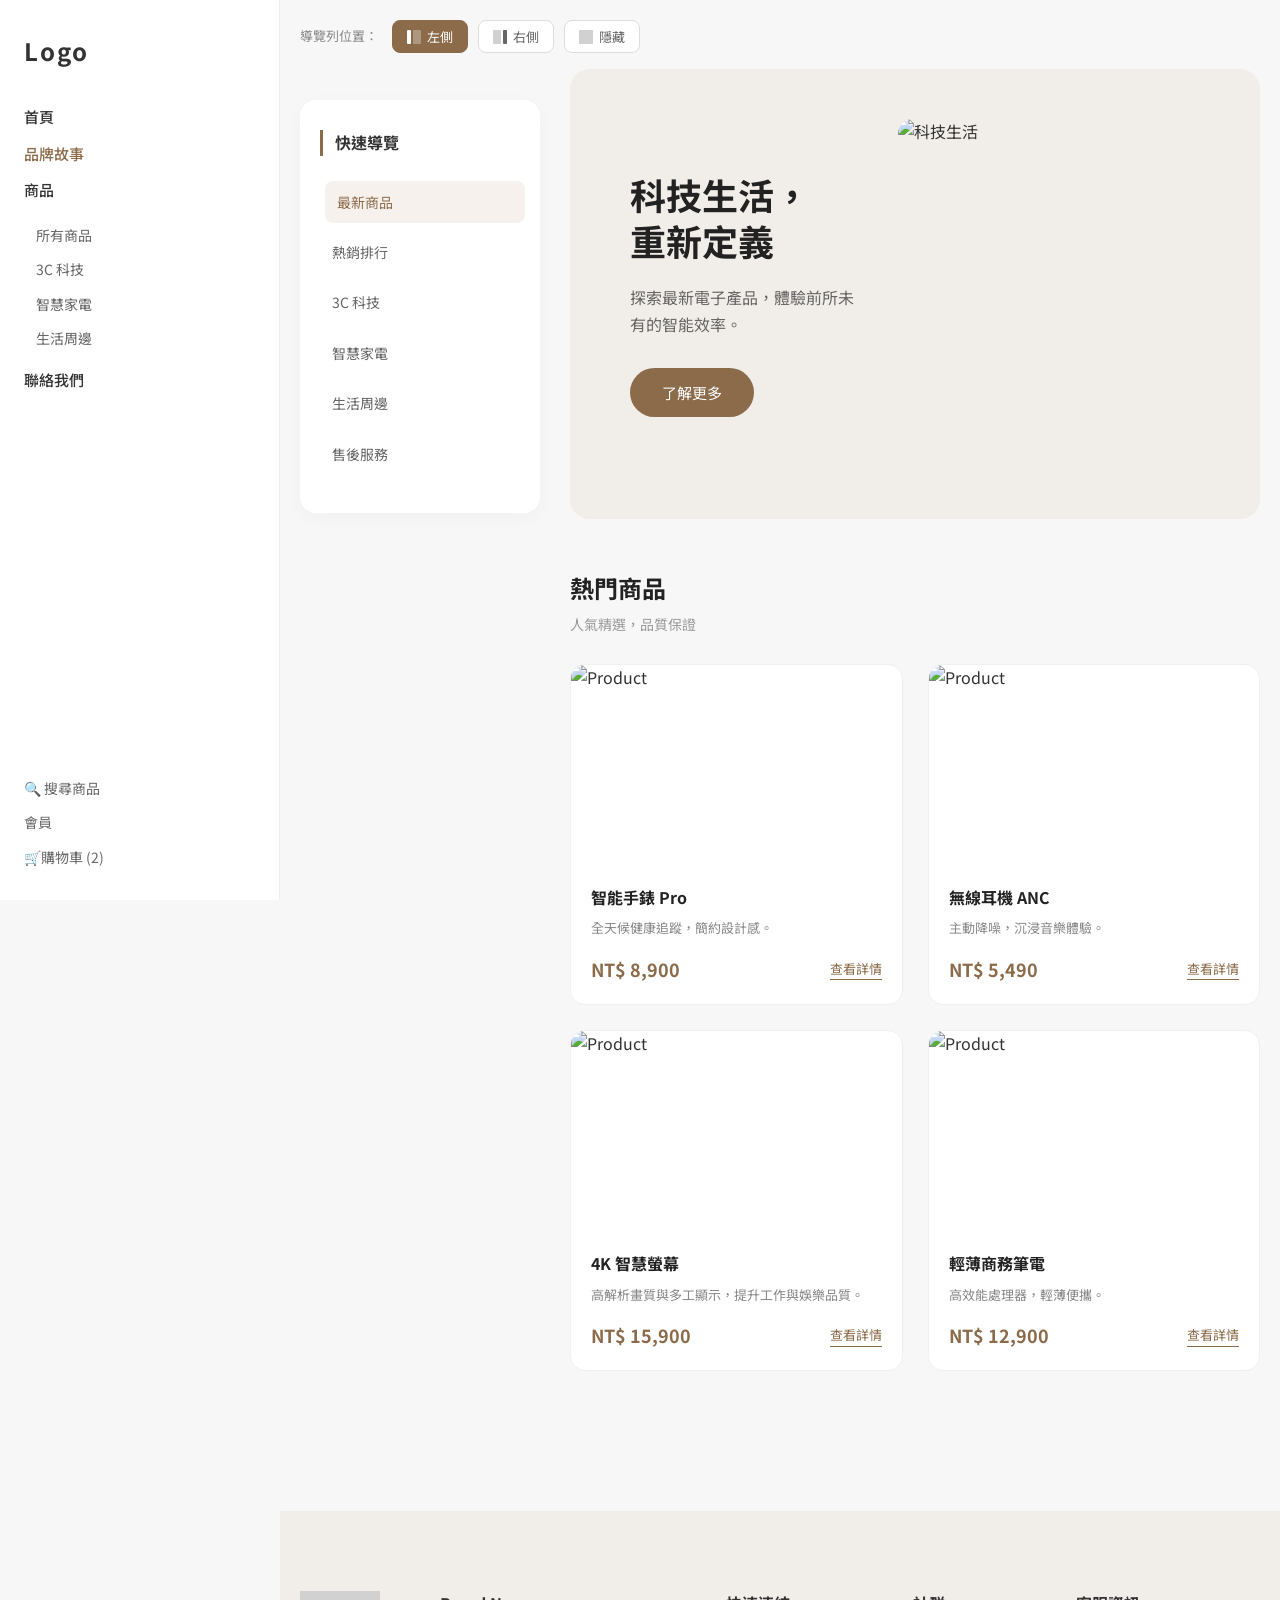
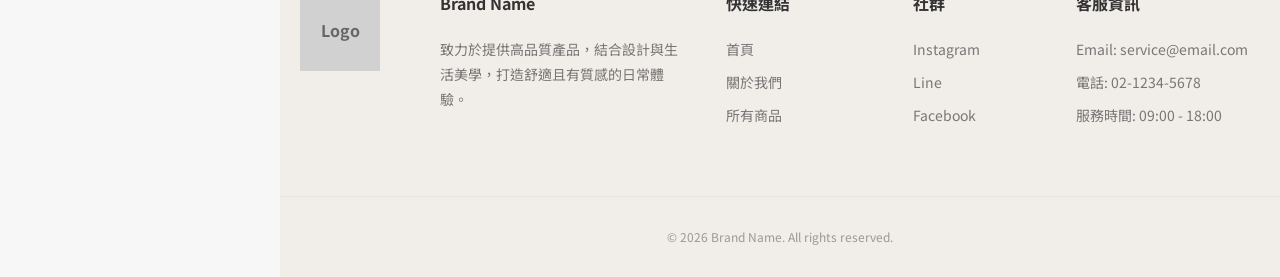
==== index/index.html @ e3b5614e "add full project" ====
<!DOCTYPE html>
<html lang="zh-Hant">
<head>
    <meta charset="UTF-8">
    <meta name="viewport" content="width=device-width, initial-scale=1.0">
    <title>首頁 - 品牌名稱</title>
    <link rel="stylesheet" href="../css/base.css">
    <link rel="stylesheet" href="../css/index.css">
    <link href="https://fonts.googleapis.com/css2?family=Noto+Sans+TC:wght@400;500;700&display=swap" rel="stylesheet">
</head>

<body>

    <header class="header">
        <div class="header-container">
            <div class="logo">Logo</div>

            <button class="menu-toggle" id="menuToggle" aria-label="開啟選單" aria-expanded="false">
                <span></span>
                <span></span>
                <span></span>
            </button>

            <nav class="nav-menu">
                <a href="../index/index.html">首頁</a>
                <a href="../about/about.html" class="active">品牌故事</a>

                <div class="nav-dropdown">
                    <a href="../Product/product.html" class="nav-dropdown-trigger">商品</a>
                    <div class="nav-dropdown-menu">
                        <a href="../Product/product.html?category=all" class="drawer-sublink">所有商品</a>
                        <a href="../Product/product.html?category=3c" class="drawer-sublink">3C 科技</a>
                        <a href="../Product/product.html?category=smart-home" class="drawer-sublink">智慧家電</a>
                        <a href="../Product/product.html?category=lifestyle" class="drawer-sublink">生活周邊</a>
                    </div>
                </div>

                <a href="#footer">聯絡我們</a>
            </nav>

            <div class="nav-icons">
                <a href="#">🔍 搜尋商品</a>
                <a href="#">會員</a>
                <a href="#">🛒購物車 (2)</a>
            </div>
        </div>

        <div class="mobile-drawer" id="mobileDrawer">
            <div class="mobile-drawer-inner">
                <a href="../index/index.html" class="drawer-link">首頁</a>
                <a href="../about/about.html" class="drawer-link active">品牌故事</a>

                <div class="drawer-dropdown">
                    <button class="drawer-dropdown-toggle" id="drawerDropdownToggle" type="button">
                        商品分類
                        <span class="drawer-arrow">⌄</span>
                    </button>

                    <div class="drawer-submenu active" id="drawerSubmenu">
                        <a href="../Product/product.html?category=all" class="drawer-sublink">所有商品</a>
                        <a href="../Product/product.html?category=3c" class="drawer-sublink">3C 科技</a>
                        <a href="../Product/product.html?category=smart-home" class="drawer-sublink">智慧家電</a>
                        <a href="../Product/product.html?category=lifestyle" class="drawer-sublink">生活周邊</a>
                    </div>
                </div>

                <a href="#footer" class="drawer-link">聯絡我們</a>

                <div class="mobile-drawer-icons">
                    <a href="#">🔍 搜尋商品</a>
                    <a href="#">會員</a>
                    <a href="#">🛒購物車 (2)</a>
                </div>
            </div>
        </div>
    </header>

    <!-- 側邊欄位置切換控制列 -->
    <div class="layout-controls">
        <span class="layout-controls-label">導覽列位置：</span>
        <button class="layout-btn active" id="btnSidebarLeft" onclick="setSidebar('left')">
            <svg width="14" height="14" viewBox="0 0 14 14" fill="none">
                <rect x="0" y="0" width="4" height="14" rx="1" fill="currentColor"/>
                <rect x="6" y="0" width="8" height="14" rx="1" fill="currentColor" opacity="0.3"/>
            </svg>
            左側
        </button>
        <button class="layout-btn" id="btnSidebarRight" onclick="setSidebar('right')">
            <svg width="14" height="14" viewBox="0 0 14 14" fill="none">
                <rect x="10" y="0" width="4" height="14" rx="1" fill="currentColor"/>
                <rect x="0" y="0" width="8" height="14" rx="1" fill="currentColor" opacity="0.3"/>
            </svg>
            右側
        </button>
        <button class="layout-btn" id="btnSidebarHide" onclick="setSidebar('hide')">
            <svg width="14" height="14" viewBox="0 0 14 14" fill="none">
                <rect x="0" y="0" width="14" height="14" rx="1" fill="currentColor" opacity="0.3"/>
            </svg>
            隱藏
        </button>
    </div>

    <main class="index-layout index-layout--sidebar-left" id="indexLayout">

        <aside class="index-sidebar" id="indexSidebar">
            <h3 class="sidebar-title">快速導覽</h3>
            <ul class="sidebar-list">
                <li><a href="../Product/product.html?category=all" class="active">最新商品</a></li>
                <li><a href="../Product/product.html?category=all">熱銷排行</a></li>
                <li><a href="../Product/product.html?category=3c">3C 科技</a></li>
                <li><a href="../Product/product.html?category=smart-home">智慧家電</a></li>
                <li><a href="../Product/product.html?category=lifestyle">生活周邊</a></li>
                <li><a href="#footer">售後服務</a></li>
            </ul>
        </aside>

        <div class="index-main">
            
            <section class="hero-section">
                <div class="hero-slider" id="heroSlider">

                    <div class="hero-slide">
                        <div class="hero-container">
                            <div class="hero-content">
                                <h1>科技生活，<br>重新定義</h1>
                                <p>探索最新電子產品，體驗前所未有的智能效率。</p>
                                <button class="hero-btn" onclick="location.href='../Product/product.html'">了解更多</button>
                            </div>
                            <div class="hero-image">
                                <img src="https://images.unsplash.com/photo-1498049794561-7780e7231661?auto=format&fit=crop&q=80" alt="科技生活">
                            </div>
                        </div>
                    </div>

                    <div class="hero-slide">
                        <div class="hero-container">
                            <div class="hero-content">
                                <h1>熱門裝置，<br>一次到位</h1>
                                <p>從耳機、螢幕到筆電，快速找到最適合你的科技選品。</p>
                                <button class="hero-btn" onclick="location.href='../Product/product.html'">立即選購</button>
                            </div>
                            <div class="hero-image">
                                <img src="https://images.unsplash.com/photo-1518770660439-4636190af475?auto=format&fit=crop&q=80" alt="熱門裝置">
                            </div>
                        </div>
                    </div>

                    <div class="hero-slide">
                        <div class="hero-container">
                            <div class="hero-content">
                                <h1>智慧效率，<br>全面升級</h1>
                                <p>以更清楚的分類與更直覺的選購流程，打造理想科技生活。</p>
                                <button class="hero-btn" onclick="location.href='../Product/product.html'">查看商品</button>
                            </div>
                            <div class="hero-image">
                                <img src="https://images.unsplash.com/photo-1519389950473-47ba0277781c?auto=format&fit=crop&q=80" alt="智慧效率">
                            </div>
                        </div>
                    </div>

                </div>
            </section>

            <section class="section-title">
                <h2>熱門商品</h2>
                <p>人氣精選，品質保證</p>
            </section>
            
            <div class="featured-grid">
                <a href="../product-detail/product-detail.html" class="product-card">
                    
                        <div class="card-img-wrapper"><img src="https://images.unsplash.com/photo-1523275335684-37898b6baf30?auto=format&fit=crop&q=80" alt="Product"></div>
                        <div class="card-body">
                            <h3>智能手錶 Pro</h3>
                            <p>全天候健康追蹤，簡約設計感。</p>
                            <div class="card-footer">
                                <span class="price">NT$ 8,900</span>
                                <span class="view-link">查看詳情</span>
                            </div>
                        </div>
                    
                </a>
                <a href="../product-detail/product-detail.html" class="product-card">
                    
                        <div class="card-img-wrapper"><img src="https://images.unsplash.com/photo-1585771724684-38269d6639fd?auto=format&fit=crop&q=80" alt="Product"></div>
                        <div class="card-body">
                            <h3>無線耳機 ANC</h3>
                            <p>主動降噪，沉浸音樂體驗。</p>
                            <div class="card-footer">
                                <span class="price">NT$ 5,490</span>
                                <span class="view-link">查看詳情</span>
                            </div>
                        </div>
                    
                    
                </a>
                <a href="../product-detail/product-detail.html" class="product-card">   
                        <div class="card-img-wrapper"><img src="https://3c.yipee.cc/wp-content/uploads/2025/04/1-ASUS-ProArt-Display-OLED-PA32UCDM.jpg" alt="Product"></div>
                        <div class="card-body">
                            <h3>4K 智慧螢幕</h3>
                            <p>高解析畫質與多工顯示，提升工作與娛樂品質。</p>
                            <div class="card-footer">
                                <span class="price">NT$ 15,900</span>
                                <span class="view-link">查看詳情</span>
                            </div>
                        </div>
                    
                </a>
                <a href="../product-detail/product-detail.html" class="product-card">
                        <div class="card-img-wrapper"><img src="https://laptop-bidianzhi.com/wp-content/uploads/2025/04/%E8%8F%AF%E7%A2%A9%E5%95%86%E7%94%A8%E7%AD%86%E9%9B%BB%E9%81%B8%E8%B3%BC%E6%8C%87%E5%8D%97_%E9%AB%98%E6%95%88%E8%83%BD_%E8%BB%8D%E8%A6%8F%E8%80%90%E7%94%A8_%E8%B3%87%E5%AE%89%E5%8D%87%E7%B4%9A_%E6%BB%BF%E8%B6%B3%E4%BD%A03%E5%A4%A7%E5%95%86%E5%8B%99%E9%9C%80%E6%B1%82_cleaned.png" alt="Product"></div>
                        <div class="card-body">
                            <h3>輕薄商務筆電</h3>
                            <p>高效能處理器，輕薄便攜。</p>
                            <div class="card-footer">
                                <span class="price">NT$ 12,900</span>
                                <span class="view-link">查看詳情</span>
                            </div>
                        </div>
                </a>
            </div>
        </div>
    </main>

    <footer id="footer" class="footer-main">
        <div class="footer-top-container">
            <div class="footer-logo-box">
                <div class="footer-logo-square">Logo</div>
            </div>

            <div class="footer-links-grid">
                <div class="footer-column">
                    <h4>Brand Name</h4>
                    <p>致力於提供高品質產品，結合設計與生活美學，打造舒適且有質感的日常體驗。</p>
                </div>
                <div class="footer-column">
                    <h4>快速連結</h4>
                    <ul>
                        <li><a href="../index/index.html">首頁</a></li>
                        <li><a href="../about/about.html">關於我們</a></li>
                        <li><a href="../Product/product.html">所有商品</a></li>
                    </ul>
                </div>
                <div class="footer-column">
                    <h4>社群</h4>
                    <ul>
                        <li><a href="#">Instagram</a></li>
                        <li><a href="#">Line</a></li>
                        <li><a href="#">Facebook</a></li>
                    </ul>
                </div>
                <div class="footer-column">
                    <h4>客服資訊</h4>
                    <p>Email: service@email.com</p>
                    <p>電話: 02-1234-5678</p>
                    <p>服務時間: 09:00 - 18:00</p>
                </div>
            </div>
        </div>
        <div class="footer-bottom">
            © 2026 Brand Name. All rights reserved.
        </div>
    </footer>
    


    <script>
        // ── 漢堡選單 ──
        const menuToggle = document.getElementById('menuToggle');
        const mobileDrawer = document.getElementById('mobileDrawer');
        menuToggle.addEventListener('click', () => {
            menuToggle.classList.toggle('active');
            mobileDrawer.classList.toggle('active');
        });

        // ── 抽屜子選單 ──
        const drawerDropdownToggle = document.getElementById('drawerDropdownToggle');
        const drawerSubmenu = document.getElementById('drawerSubmenu');
        if (drawerDropdownToggle) {
            drawerDropdownToggle.addEventListener('click', () => {
                drawerDropdownToggle.classList.toggle('active');
                drawerSubmenu.classList.toggle('active');
            });
        }

        // ── Sidebar 左/右/隱藏 切換 ──
        function setSidebar(position) {
            const layout = document.getElementById('indexLayout');
            const sidebar = document.getElementById('indexSidebar');
            const btnLeft = document.getElementById('btnSidebarLeft');
            const btnRight = document.getElementById('btnSidebarRight');
            const btnHide = document.getElementById('btnSidebarHide');

            layout.classList.remove('index-layout--sidebar-left', 'index-layout--sidebar-right');
            btnLeft.classList.remove('active');
            btnRight.classList.remove('active');
            btnHide.classList.remove('active');

            if (position === 'left') {
                layout.classList.add('index-layout--sidebar-left');
                sidebar.style.display = '';
                btnLeft.classList.add('active');
            } else if (position === 'right') {
                layout.classList.add('index-layout--sidebar-right');
                sidebar.style.display = '';
                btnRight.classList.add('active');
            } else {
                sidebar.style.display = 'none';
                btnHide.classList.add('active');
            }

            try { localStorage.setItem('sidebarPosition', position); } catch(e) {}
        }

        // 讀取上次設定
        try {
            const saved = localStorage.getItem('sidebarPosition') || 'left';
            setSidebar(saved);
        } catch(e) {
            setSidebar('left');
        }
    </script>

    <script>
    const heroSlider = document.getElementById('heroSlider');
    const heroSlides = document.querySelectorAll('.hero-slide');
    let heroIndex = 0;
    const heroTotal = heroSlides.length;

    function updateHeroSlider() {
        heroSlider.style.transform = `translateX(-${heroIndex * 100}%)`;
    }

    function nextHeroSlide() {
        heroIndex = (heroIndex + 1) % heroTotal;
        updateHeroSlider();
    }

    setInterval(nextHeroSlide, 4000);
</script>
</body>
</html>
---- css/base.css ----
/* ==========================================================================
   Base / Reset
   ========================================================================== */
* {
    box-sizing: border-box;
    margin: 0;
    padding: 0;
}

html {
    scroll-behavior: smooth;
}

body {
    font-family: 'Noto Sans TC', sans-serif;
    background-color: #f7f7f7;
    color: #333;
    line-height: 1.6;
}

a {
    text-decoration: none;
    color: inherit;
    transition: opacity 0.2s, color 0.3s;
}

a:hover {
    opacity: 0.75;
}

img {
    display: block;
    max-width: 100%;
}

/* ==========================================================================
   Navbar
   ========================================================================== */
.header {
    background-color: #fff;
    border-bottom: 1px solid #eee;
    padding: 20px 0;
    position: sticky;
    top: 0;
    z-index: 1000;
    width: 100%;
}

.header-container {
    max-width: 1200px;
    margin: 0 auto;
    display: flex;
    justify-content: space-between;
    align-items: center;
    padding: 0 20px;
    position: relative;
}

.logo {
    font-size: 24px;
    font-weight: 700;
    letter-spacing: 2px;
}

.nav-menu {
    display: flex;
    align-items: center;
    gap: 0;
}

.nav-menu > a,
.nav-dropdown-trigger {
    color: #333;
    margin: 0 20px;
    font-size: 15px;
    font-weight: 500;
    transition: color 0.3s;
}

.nav-menu > a:hover,
.nav-menu > a.active,
.nav-dropdown-trigger:hover,
.nav-dropdown-trigger.active {
    color: #8B6B4A;
}

.nav-dropdown {
    position: relative;
    display: flex;
    align-items: center;
}

.nav-dropdown-menu {
    position: absolute;
    top: calc(100% + 18px);
    left: 0;
    min-width: 180px;
    padding: 10px 0;
    background-color: #fff;
    border: 1px solid #eee;
    border-radius: 14px;
    box-shadow: 0 16px 34px rgba(0, 0, 0, 0.08);
    opacity: 0;
    visibility: hidden;
    transform: translateY(10px);
    transition: all 0.25s ease;
    z-index: 1200;
}

.nav-dropdown:hover .nav-dropdown-menu {
    opacity: 1;
    visibility: visible;
    transform: translateY(0);
}

.nav-dropdown-menu a {
    display: block;
    padding: 10px 18px;
    font-size: 14px;
    color: #666;
    transition: background-color 0.25s ease, color 0.25s ease;
}

.nav-dropdown-menu a:hover {
    background-color: #f6f1ec;
    color: #8B6B4A;
    opacity: 1;
}

.nav-icons {
    display: flex;
    gap: 20px;
    font-size: 14px;
}

.nav-icons a {
    color: #666;
}

.menu-toggle {
    display: none;
    width: 42px;
    height: 42px;
    border: none;
    background: transparent;
    cursor: pointer;
    padding: 0;
    flex-direction: column;
    justify-content: center;
    gap: 6px;
}

.menu-toggle span {
    display: block;
    width: 22px;
    height: 2px;
    background-color: #333;
    margin: 0 auto;
    transition: all 0.3s ease;
}

.menu-toggle.active span:nth-child(1) {
    transform: translateY(8px) rotate(45deg);
}

.menu-toggle.active span:nth-child(2) {
    opacity: 0;
}

.menu-toggle.active span:nth-child(3) {
    transform: translateY(-8px) rotate(-45deg);
}

.mobile-drawer {
    display: none;
}

/* ==========================================================================
   Footer
   ========================================================================== */



.footer-main {
    background-color: #f1ede8;
    padding: 80px 0 30px;
    margin-top: 100px;
}

.footer-top-container {
    max-width: 1200px;
    margin: 0 auto;
    display: flex;
    gap: 60px;
    padding: 0 20px;
}

.footer-logo-box {
    flex-shrink: 0;
}

.footer-logo-square {
    width: 80px;
    height: 80px;
    background-color: #d1d1d1;
    display: flex;
    align-items: center;
    justify-content: center;
    font-weight: bold;
    color: #666;
}

.footer-links-grid {
    flex: 1;
    display: grid;
    grid-template-columns: 2fr 1.2fr 1fr 1.5fr;
    gap: 40px;
}

.footer-column h4 {
    font-size: 16px;
    margin-bottom: 20px;
    color: #333;
}

.footer-column p,
.footer-column li {
    font-size: 14px;
    color: #777;
    line-height: 1.8;
    list-style: none;
    margin-bottom: 8px;
}

.footer-column ul {
    list-style: none;
    padding: 0;
}

.footer-column a {
    color: #777;
    transition: color 0.3s;
}

.footer-column a:hover {
    color: #8B6B4A;
}

.footer-bottom {
    max-width: 1200px;
    margin: 60px auto 0;
    padding-top: 30px;
    border-top: 1px solid #e5e5e5;
    text-align: center;
    font-size: 12px;
    color: #999;
}

/* ==========================================================================
   Tablet
   ========================================================================== */
@media (min-width: 769px) and (max-width: 1024px) {
    .header {
        padding: 16px 0;
    }

    .header-container {
        padding: 0 16px;
        gap: 20px;
        justify-content: space-between;
    }

    .logo {
        font-size: 22px;
    }

    .menu-toggle {
        display: flex;
        flex: 0 0 auto;
    }

    .nav-menu,
    .nav-icons {
        display: none;
    }

    .mobile-drawer {
        display: block;
        position: absolute;
        top: 100%;
        left: 0;
        width: 100%;
        background-color: #fff;
        border-top: 1px solid #eee;
        border-bottom: 1px solid #eee;
        box-shadow: 0 18px 30px rgba(0, 0, 0, 0.06);
        opacity: 0;
        visibility: hidden;
        transform: translateY(-8px);
        transition: all 0.28s ease;
        z-index: 999;
    }

    .mobile-drawer.active {
        opacity: 1;
        visibility: visible;
        transform: translateY(0);
    }

    .mobile-drawer-inner {
        padding: 14px 16px 18px;
    }

    .drawer-link,
    .drawer-dropdown-toggle {
        display: flex;
        align-items: center;
        justify-content: space-between;
        width: 100%;
        padding: 14px 0;
        font-size: 15px;
        color: #333;
        border: none;
        background: none;
        text-align: left;
        border-bottom: 1px solid #f1f1f1;
    }

    .drawer-link.active,
    .drawer-dropdown-toggle.active {
        color: #8B6B4A;
    }

    .drawer-arrow {
        font-size: 14px;
        transition: transform 0.25s ease;
    }

    .drawer-dropdown-toggle.active .drawer-arrow {
        transform: rotate(180deg);
    }

    .drawer-submenu {
        display: none;
        padding: 6px 0 6px 10px;
    }

    .drawer-submenu.active {
        display: block;
    }

    .drawer-sublink {
        display: block;
        padding: 10px 0;
        font-size: 14px;
        color: #666;
    }

    .drawer-sublink.active,
    .drawer-sublink:hover {
        color: #8B6B4A;
        opacity: 1;
    }

    .mobile-drawer-icons {
        display: flex;
        flex-direction: column;
        gap: 10px;
        padding-top: 16px;
    }

    .mobile-drawer-icons a {
        font-size: 14px;
        color: #666;
    }

    .footer-main {
        padding: 56px 0 24px;
        margin-top: 80px;
    }

    .footer-top-container {
        padding: 0 16px;
        gap: 28px;
    }

    .footer-logo-square {
        width: 72px;
        height: 72px;
        font-size: 18px;
    }

    .footer-links-grid {
        grid-template-columns: 1.4fr 1fr 1fr 1.4fr;
        gap: 18px;
    }

    .footer-column h4 {
        font-size: 14px;
        margin-bottom: 10px;
    }

    .footer-column p,
    .footer-column li {
        font-size: 12px;
        line-height: 1.7;
    }

    .footer-bottom {
        margin: 40px 16px 0;
        padding-top: 20px;
    }
}

/* ==========================================================================
   Mobile
   ========================================================================== */
@media (max-width: 768px) {
    .header {
        padding: 12px 0;
    }

    .header-container {
        padding: 0 16px;
        display: flex;
        flex-wrap: wrap;
        align-items: center;
        justify-content: space-between;
        gap: 12px;
        position: relative;
    }

    .logo {
        flex: 0 0 auto;
        font-size: 24px;
        line-height: 1.2;
    }

    .menu-toggle {
        display: flex;
        flex: 0 0 auto;
        order: 2;
    }

    .nav-menu,
    .nav-icons {
        display: none;
    }

    .mobile-drawer {
        display: block;
        position: absolute;
        top: 100%;
        left: 0;
        width: 100%;
        background-color: #fff;
        border-top: 1px solid #eee;
        border-bottom: 1px solid #eee;
        box-shadow: 0 18px 30px rgba(0, 0, 0, 0.06);
        opacity: 0;
        visibility: hidden;
        transform: translateY(-8px);
        transition: all 0.28s ease;
        z-index: 999;
    }

    .mobile-drawer.active {
        opacity: 1;
        visibility: visible;
        transform: translateY(0);
    }

    .mobile-drawer-inner {
        padding: 14px 16px 18px;
    }

    .drawer-link,
    .drawer-dropdown-toggle {
        display: flex;
        align-items: center;
        justify-content: space-between;
        width: 100%;
        padding: 14px 0;
        font-size: 15px;
        color: #333;
        border: none;
        background: none;
        text-align: left;
        border-bottom: 1px solid #f1f1f1;
    }

    .drawer-link.active,
    .drawer-dropdown-toggle.active {
        color: #8B6B4A;
    }

    .drawer-arrow {
        font-size: 14px;
        transition: transform 0.25s ease;
    }

    .drawer-dropdown-toggle.active .drawer-arrow {
        transform: rotate(180deg);
    }

    .drawer-submenu {
        display: none;
        padding: 6px 0 6px 10px;
    }

    .drawer-submenu.active {
        display: block;
    }

    .drawer-sublink {
        display: block;
        padding: 10px 0;
        font-size: 14px;
        color: #666;
    }

    .drawer-sublink.active,
    .drawer-sublink:hover {
        color: #8B6B4A;
        opacity: 1;
    }

    .mobile-drawer-icons {
        display: flex;
        flex-direction: column;
        gap: 10px;
        padding-top: 16px;
    }

    .mobile-drawer-icons a {
        font-size: 14px;
        color: #666;
    }

    .footer-main {
        margin-top: 72px;
        padding: 56px 0 24px;
    }

    .footer-top-container {
        flex-direction: column;
        gap: 28px;
        padding: 0 20px;
        align-items: center;
        text-align: center;
    }

    .footer-logo-box {
        display: flex;
        justify-content: center;
        width: 100%;
    }

    .footer-logo-square {
        width: 84px;
        height: 84px;
        font-size: 20px;
    }

    .footer-links-grid {
        width: 100%;
        grid-template-columns: 1fr;
        gap: 24px;
    }

    .footer-column h4 {
        margin-bottom: 12px;
        font-size: 15px;
    }

    .footer-column p,
    .footer-column li {
        font-size: 13px;
        margin-bottom: 6px;
        line-height: 1.7;
    }

    .footer-bottom {
        margin: 36px 16px 0;
        padding-top: 20px;
        font-size: 12px;
        line-height: 1.6;
    }
}

@media (max-width: 480px) {
    .header-container {
        padding: 0 12px;
    }

    .logo {
        font-size: 22px;
    }

    .footer-top-container {
        padding: 0 16px;
        gap: 24px;
    }

    .footer-links-grid {
        gap: 20px;
    }

    .footer-column h4 {
        font-size: 14px;
    }

    .footer-column p,
    .footer-column li {
        font-size: 12px;
    }
}
/* ==========================================================================
   Desktop Sidebar Navbar
   ========================================================================== */
@media (min-width: 1025px) {
    body {
        padding-left: 280px;
    }

    .header {
        position: fixed;
        top: 0;
        left: 0;
        width: 280px;
        height: 100vh;
        padding: 32px 24px;
        border-right: 1px solid #eee;
        border-bottom: none;
        background-color: #fff;
        z-index: 1100;
        display: flex;
        flex-direction: column;
    }

    .header-container {
        max-width: none;
        width: 100%;
        height: 100%;
        margin: 0;
        padding: 0;
        display: flex;
        flex-direction: column;
        align-items: flex-start;
        justify-content: flex-start;
    }

    .logo {
        font-size: 24px;
        font-weight: 700;
        letter-spacing: 2px;
        margin-bottom: 36px;
    }

    .menu-toggle {
        display: none !important;
    }

    .nav-menu {
        display: flex;
        flex-direction: column;
        align-items: flex-start;
        gap: 14px;
        width: 100%;
    }

    .nav-menu > a,
    .nav-dropdown-trigger {
        margin: 0;
        font-size: 15px;
        line-height: 1.5;
    }

    .nav-dropdown {
        width: 100%;
        display: flex;
        flex-direction: column;
        align-items: flex-start;
    }

    .nav-dropdown-menu {
        position: static;
        opacity: 1;
        visibility: visible;
        transform: none;
        min-width: 100%;
        margin-top: 8px;
        padding: 8px 0 0 12px;
        border: none;
        border-radius: 0;
        box-shadow: none;
        background: transparent;
    }

    .nav-dropdown-menu a {
        padding: 6px 0;
        font-size: 14px;
        color: #666;
    }

    .nav-dropdown-menu a:hover {
        background: transparent;
        color: #8B6B4A;
    }

    .nav-icons {
        display: flex;
        flex-direction: column;
        align-items: flex-start;
        gap: 12px;
        margin-top: auto;
        padding-top: 28px;
        width: 100%;
        font-size: 14px;
    }

    .nav-icons a {
        color: #666;
    }

    .mobile-drawer {
        display: none !important;
    }

    .footer-main {
        margin-top: 100px;
    }
}
---- css/index.css ----
/* ==========================================================================
   佈局架構控制
   ========================================================================== */
.index-layout {
    display: flex;
    max-width: 1400px;
    margin: 0 auto 40px;
    gap: 30px;
    padding: 0 20px 40px;
    transition: all 0.3s ease;
}

/* 側邊欄左右切換邏輯 */
.index-layout--sidebar-left { flex-direction: row; }
.index-layout--sidebar-right { flex-direction: row-reverse; }

/* ==========================================================================
   Sidebar 位置切換控制列
   ========================================================================== */
.layout-controls {
    max-width: 1400px;
    margin: 20px auto 16px;
    padding: 0 20px;
    display: flex;
    align-items: center;
    gap: 10px;
}

.layout-controls-label {
    font-size: 13px;
    color: #888;
    margin-right: 4px;
    flex-shrink: 0;
}

.layout-btn {
    display: inline-flex;
    align-items: center;
    gap: 6px;
    padding: 6px 14px;
    font-size: 13px;
    font-family: 'Noto Sans TC', sans-serif;
    color: #666;
    background: #fff;
    border: 1px solid #ddd;
    border-radius: 8px;
    cursor: pointer;
    transition: all 0.2s ease;
}

.layout-btn:hover {
    border-color: #8B6B4A;
    color: #8B6B4A;
}

.layout-btn.active {
    background: #8B6B4A;
    border-color: #8B6B4A;
    color: #fff;
}

/* ==========================================================================
   側邊導覽樣式
   ========================================================================== */
.index-sidebar {
    width: 240px;
    flex-shrink: 0;
    background: #fff;
    border-radius: 16px;
    padding: 30px 20px;
    height: fit-content;
    position: sticky;
    top: 100px;
    box-shadow: 0 4px 20px rgba(0, 0, 0, 0.03);
}

.sidebar-title {
    font-size: 16px;
    font-weight: 700;
    margin-bottom: 25px;
    color: #333;
    border-left: 3px solid #8B6B4A;
    padding-left: 12px;
}

.sidebar-list {
    list-style: none;
    padding: 0;
}

.sidebar-list li {
    margin-bottom: 8px;
}

.sidebar-list a {
    color: #666;
    font-size: 14px;
    display: block;
    padding: 10px 12px;
    border-radius: 8px;
    transition: all 0.2s ease;
}

.sidebar-list a:hover,
.sidebar-list a.active {
    background-color: #f6f1ec;
    color: #8B6B4A;
    transform: translateX(5px);
    opacity: 1;
}

/* ==========================================================================
   內容區域
   ========================================================================== */
.index-main {
    flex: 1;
    min-width: 0;
}

/* ==========================================================================
   Hero
   ========================================================================== */
.hero-section {
    width: 100%;
    background: #f1ede8;
    border-radius: 20px;
    overflow: hidden;
    margin-bottom: 50px;
}

.hero-slider {
    display: flex;
    transition: transform 0.8s ease;
}

.hero-slide {
    flex: 0 0 100%;
    width: 100%;
}

.hero-container {
    display: flex;
    align-items: center;
    justify-content: space-between;
    padding: 50px 60px;
    height: 450px;
    gap: 40px;
}

.hero-content {
    flex: 0 0 40%;
}

.hero-content h1 {
    font-size: 36px;
    margin-bottom: 20px;
    line-height: 1.3;
    color: #222;
}

.hero-content p {
    font-size: 16px;
    color: #666;
    margin-bottom: 30px;
    line-height: 1.7;
}

.hero-btn {
    display: inline-block;
    padding: 14px 32px;
    background: #8B6B4A;
    color: #fff;
    border: none;
    border-radius: 30px;
    font-size: 15px;
    font-family: 'Noto Sans TC', sans-serif;
    cursor: pointer;
    transition: background 0.25s, transform 0.2s;
}

.hero-btn:hover {
    background: #7a5c3d;
    transform: translateY(-2px);
}

.hero-image {
    flex: 0 0 60%;
    height: 100%;
}

.hero-image img {
    width: 100%;
    height: 100%;
    border-radius: 15px;
    object-fit: cover;
    display: block;
}

/* Hero 視覺差異 */
.hero-slide:nth-child(1) {
    background: #f1ede8;
}

.hero-slide:nth-child(2) {
    background: linear-gradient(135deg, #eef2f6 0%, #e3e8ed 100%);
}

.hero-slide:nth-child(3) {
    background: linear-gradient(135deg, #f5f2ed 0%, #ece7df 100%);
}

/* Hero 2：桌機特殊排版 */
.hero-slide:nth-child(2) .hero-container {
    flex-direction: row-reverse;
}

.hero-slide:nth-child(2) .hero-content {
    text-align: left;
    padding-left: 20px;
}

.hero-slide:nth-child(2) .hero-content h1 {
    margin-bottom: 16px;
    color: #2f3a4a;
}

.hero-slide:nth-child(2) .hero-content p {
    max-width: 420px;
}

.hero-slide:nth-child(2) .hero-btn {
    background: #2f3a4a;
}

.hero-slide:nth-child(2) .hero-btn:hover {
    background: #24303f;
}

/* Hero 3：桌機特殊排版 */
.hero-slide:nth-child(3) .hero-content {
    flex: 0 0 35%;
}

.hero-slide:nth-child(3) .hero-image {
    flex: 0 0 65%;
}

.hero-slide:nth-child(3) .hero-content h1 {
    color: #3c3c3c;
}

.hero-slide:nth-child(3) .hero-btn {
    background: #a17b52;
}

.hero-slide:nth-child(3) .hero-btn:hover {
    background: #8d6944;
}

/* ==========================================================================
   區塊標題
   ========================================================================== */
.section-title {
    margin-bottom: 28px;
}

.section-title h2 {
    font-size: 24px;
    font-weight: 700;
    color: #222;
    margin-bottom: 6px;
}

.section-title p {
    font-size: 14px;
    color: #999;
}

/* ==========================================================================
   商品卡片
   ========================================================================== */
.featured-grid {
    display: grid;
    grid-template-columns: repeat(2, 1fr);
    gap: 25px;
}

.product-card {
    background: #fff;
    border-radius: 15px;
    overflow: hidden;
    transition: 0.3s;
    border: 1px solid #f0f0f0;
}

.product-card:hover {
    transform: translateY(-8px);
    box-shadow: 0 12px 30px rgba(0, 0, 0, 0.08);
}

.card-img-wrapper {
    overflow: hidden;
    height: 200px;
}

.card-img-wrapper img {
    width: 100%;
    height: 100%;
    object-fit: cover;
    transition: transform 0.4s ease;
}

.product-card:hover .card-img-wrapper img {
    transform: scale(1.05);
}

.card-body {
    padding: 20px;
}

.card-body h3 {
    font-size: 16px;
    font-weight: 700;
    margin-bottom: 8px;
    color: #222;
}

.card-body p {
    font-size: 13px;
    color: #888;
    margin-bottom: 16px;
    line-height: 1.6;
}

.card-footer {
    display: flex;
    justify-content: space-between;
    align-items: center;
}

.price {
    font-size: 18px;
    font-weight: 700;
    color: #8B6B4A;
}

.view-link {
    font-size: 13px;
    color: #8B6B4A;
    cursor: pointer;
    border-bottom: 1px solid #8B6B4A;
    transition: opacity 0.2s;
}

.view-link:hover {
    opacity: 0.7;
}

/* ==========================================================================
   Tablet (769px ~ 1024px)
   ========================================================================== */
@media (min-width: 769px) and (max-width: 1024px) {
    .index-layout {
        flex-direction: column;
        margin: 0 auto 20px;
        padding: 0 16px 20px;
    }

    .index-sidebar {
        width: 100%;
        position: static;
        box-shadow: none;
        border: 1px solid #eee;
        padding: 20px;
    }

    .sidebar-list {
        display: flex;
        overflow-x: auto;
        gap: 10px;
        padding-bottom: 5px;
    }

    .sidebar-list li {
        margin-bottom: 0;
        flex-shrink: 0;
    }

    .sidebar-list a {
        white-space: nowrap;
    }

    .sidebar-list a:hover,
    .sidebar-list a.active {
        transform: none;
    }

    .layout-controls {
        padding: 0 16px;
        margin: 16px auto 12px;
    }

    .hero-container {
        flex-direction: column;
        height: auto;
        text-align: center;
        padding: 40px 20px;
        gap: 24px;
    }

    .hero-content {
        flex: 0 0 auto;
        width: 100%;
        text-align: center;
    }

    .hero-image {
        flex: 0 0 auto;
        width: 100%;
        height: auto;
    }

    .hero-image img {
        height: auto;
        max-height: 260px;
    }

    /* Hero 2 平板版改成跟 H1、H3 一樣 */
    .hero-slide:nth-child(2) .hero-container {
        flex-direction: column;
    }

    .hero-slide:nth-child(2) .hero-content {
        flex: 0 0 auto;
        width: 100%;
        text-align: center;
        padding-left: 0;
    }

    .hero-slide:nth-child(2) .hero-content p {
        max-width: none;
    }

    .hero-slide:nth-child(2) .hero-image {
        flex: 0 0 auto;
        width: 100%;
    }

    /* Hero 3 平板版也收回統一 */
    .hero-slide:nth-child(3) .hero-content,
    .hero-slide:nth-child(3) .hero-image {
        flex: 0 0 auto;
        width: 100%;
    }

    .featured-grid {
        grid-template-columns: repeat(2, 1fr);
        gap: 16px;
    }
}

/* ==========================================================================
   Mobile (max 768px)
   ========================================================================== */
@media (max-width: 768px) {
    .index-layout {
        flex-direction: column;
        margin: 0 auto 20px;
        padding: 0 16px 20px;
        gap: 20px;
    }

    .index-sidebar {
        width: 100%;
        position: static;
        box-shadow: none;
        border: 1px solid #eee;
        padding: 16px;
    }

    .sidebar-title {
        font-size: 14px;
        margin-bottom: 14px;
    }

    .sidebar-list {
        display: flex;
        overflow-x: auto;
        gap: 8px;
        padding-bottom: 4px;
    }

    .sidebar-list li {
        margin-bottom: 0;
        flex-shrink: 0;
    }

    .sidebar-list a {
        white-space: nowrap;
        padding: 8px 12px;
        font-size: 13px;
    }

    .sidebar-list a:hover,
    .sidebar-list a.active {
        transform: none;
    }

    .layout-controls {
        padding: 0 16px;
        margin: 12px auto 8px;
        flex-wrap: wrap;
        gap: 8px;
    }

    .hero-container {
        flex-direction: column;
        height: auto;
        padding: 30px 20px;
        text-align: center;
        gap: 20px;
    }

    .hero-content {
        flex: 0 0 auto;
        width: 100%;
        text-align: center;
    }

    .hero-content h1 {
        font-size: 26px;
    }

    .hero-image {
        flex: 0 0 auto;
        width: 100%;
        height: auto;
    }

    .hero-image img {
        height: auto;
        max-height: 220px;
    }

    /* Hero 2 手機版改成跟 H1、H3 一樣 */
    .hero-slide:nth-child(2) .hero-container {
        flex-direction: column;
    }

    .hero-slide:nth-child(2) .hero-content {
        flex: 0 0 auto;
        width: 100%;
        text-align: center;
        padding-left: 0;
    }

    .hero-slide:nth-child(2) .hero-content p {
        max-width: none;
    }

    .hero-slide:nth-child(2) .hero-image {
        flex: 0 0 auto;
        width: 100%;
    }

    /* Hero 3 手機版也收回統一 */
    .hero-slide:nth-child(3) .hero-content,
    .hero-slide:nth-child(3) .hero-image {
        flex: 0 0 auto;
        width: 100%;
    }

    .featured-grid {
        grid-template-columns: 1fr;
        gap: 16px;
    }

    .card-img-wrapper {
        height: 180px;
    }
}

@media (max-width: 480px) {
    .layout-controls {
        padding: 0 12px;
    }

    .layout-btn {
        font-size: 12px;
        padding: 5px 10px;
    }

    .hero-content h1 {
        font-size: 22px;
    }
}
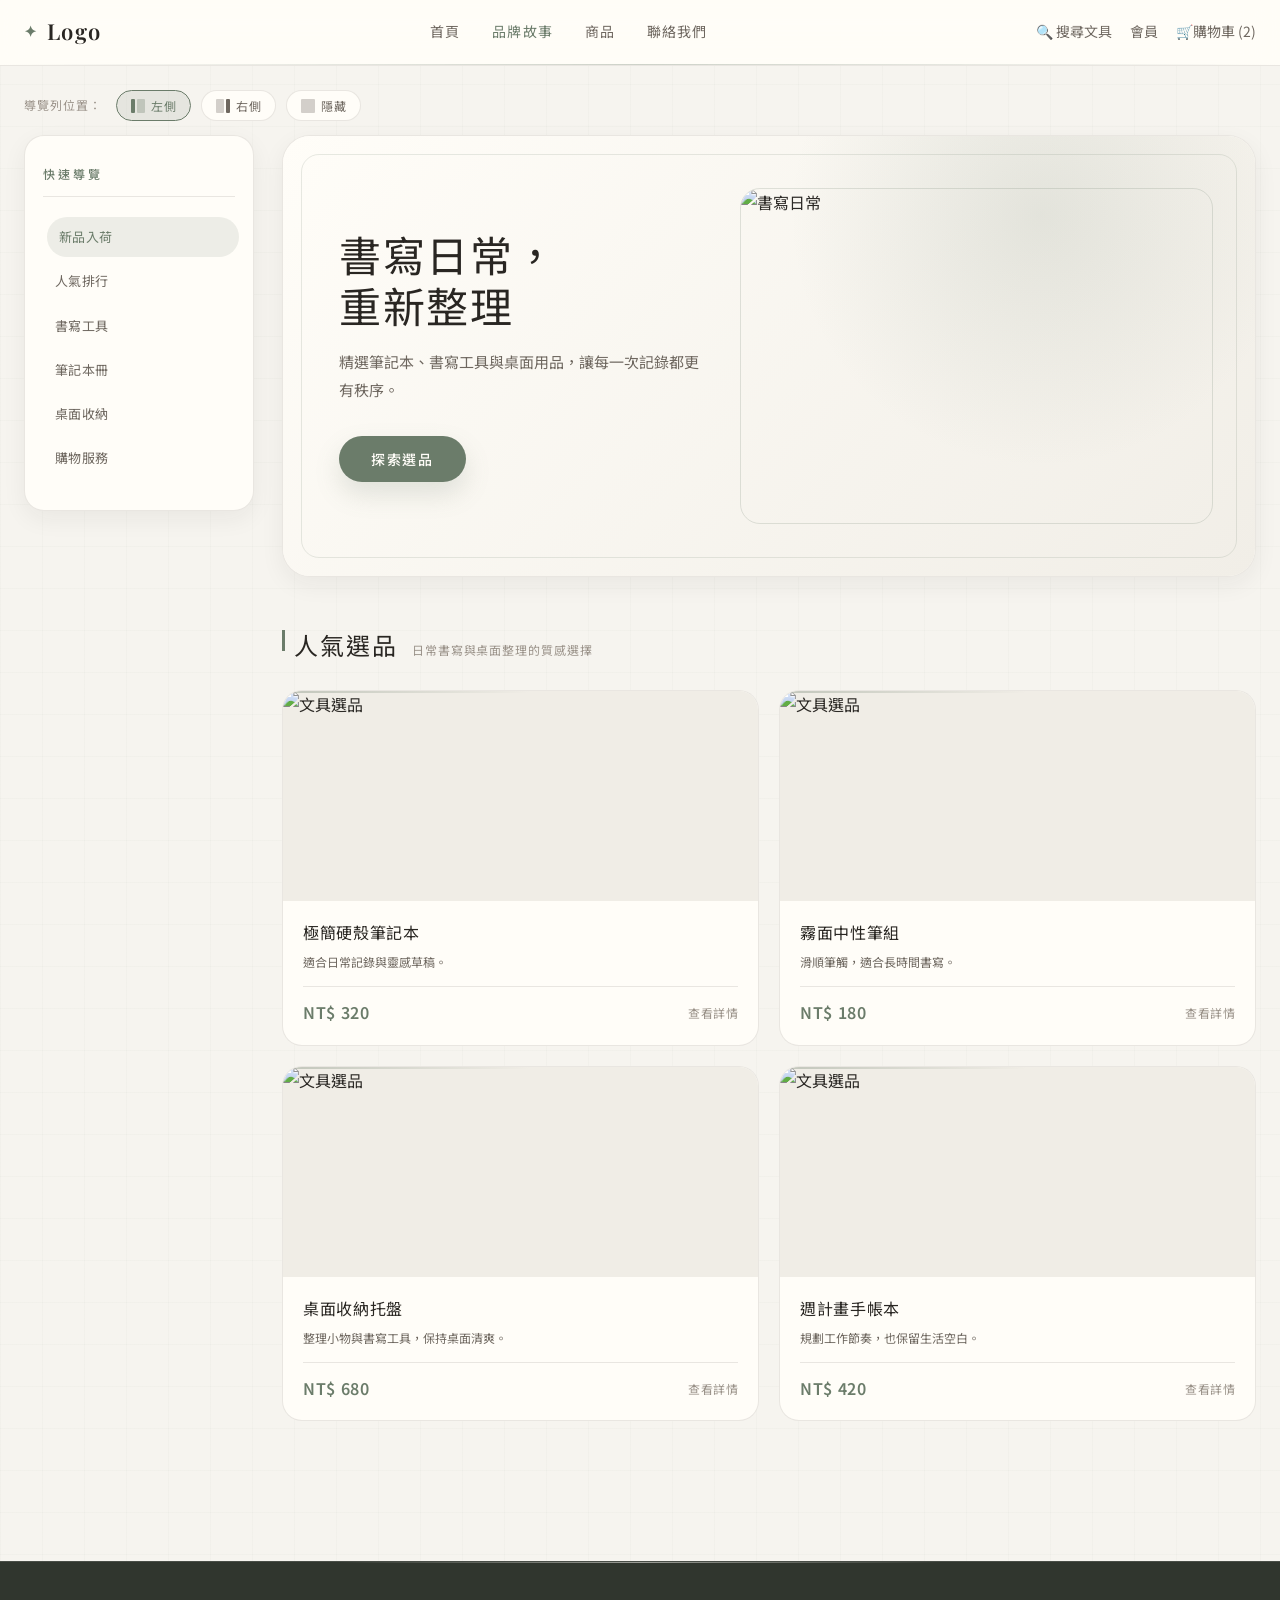
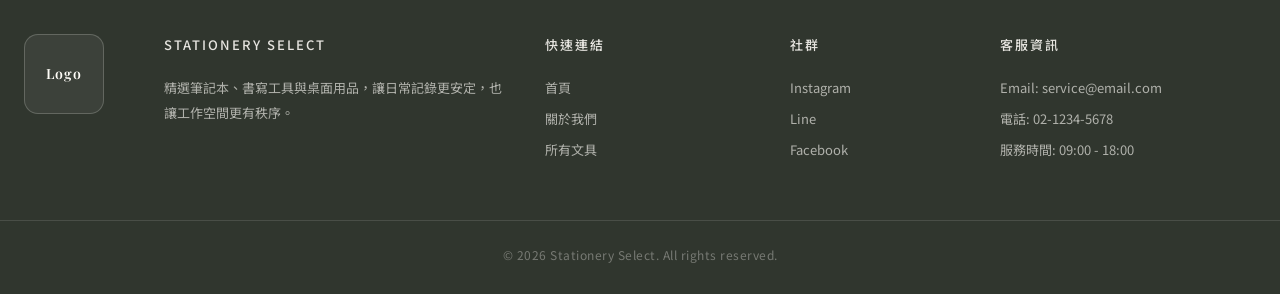
==== commit a08c0be8: "stationery version update" ====
--- a/index/index.html
+++ b/index/index.html
@@ -3,7 +3,7 @@
 <head>
     <meta charset="UTF-8">
     <meta name="viewport" content="width=device-width, initial-scale=1.0">
-    <title>首頁 - 品牌名稱</title>
+    <title>首頁 - Stationery Select</title>
     <link rel="stylesheet" href="../css/base.css">
     <link rel="stylesheet" href="../css/index.css">
     <link href="https://fonts.googleapis.com/css2?family=Noto+Sans+TC:wght@400;500;700&display=swap" rel="stylesheet">
@@ -28,10 +28,10 @@
                 <div class="nav-dropdown">
                     <a href="../Product/product.html" class="nav-dropdown-trigger">商品</a>
                     <div class="nav-dropdown-menu">
-                        <a href="../Product/product.html?category=all" class="drawer-sublink">所有商品</a>
-                        <a href="../Product/product.html?category=3c" class="drawer-sublink">3C 科技</a>
-                        <a href="../Product/product.html?category=smart-home" class="drawer-sublink">智慧家電</a>
-                        <a href="../Product/product.html?category=lifestyle" class="drawer-sublink">生活周邊</a>
+                        <a href="../Product/product.html?category=all" class="drawer-sublink">所有文具</a>
+                        <a href="../Product/product.html?category=3c" class="drawer-sublink">書寫工具</a>
+                        <a href="../Product/product.html?category=smart-home" class="drawer-sublink">筆記本冊</a>
+                        <a href="../Product/product.html?category=lifestyle" class="drawer-sublink">桌面收納</a>
                     </div>
                 </div>
 
@@ -39,7 +39,7 @@
             </nav>
 
             <div class="nav-icons">
-                <a href="#">🔍 搜尋商品</a>
+                <a href="#">🔍 搜尋文具</a>
                 <a href="#">會員</a>
                 <a href="#">🛒購物車 (2)</a>
             </div>
@@ -57,17 +57,17 @@
                     </button>
 
                     <div class="drawer-submenu active" id="drawerSubmenu">
-                        <a href="../Product/product.html?category=all" class="drawer-sublink">所有商品</a>
-                        <a href="../Product/product.html?category=3c" class="drawer-sublink">3C 科技</a>
-                        <a href="../Product/product.html?category=smart-home" class="drawer-sublink">智慧家電</a>
-                        <a href="../Product/product.html?category=lifestyle" class="drawer-sublink">生活周邊</a>
+                        <a href="../Product/product.html?category=all" class="drawer-sublink">所有文具</a>
+                        <a href="../Product/product.html?category=3c" class="drawer-sublink">書寫工具</a>
+                        <a href="../Product/product.html?category=smart-home" class="drawer-sublink">筆記本冊</a>
+                        <a href="../Product/product.html?category=lifestyle" class="drawer-sublink">桌面收納</a>
                     </div>
                 </div>
 
                 <a href="#footer" class="drawer-link">聯絡我們</a>
 
                 <div class="mobile-drawer-icons">
-                    <a href="#">🔍 搜尋商品</a>
+                    <a href="#">🔍 搜尋文具</a>
                     <a href="#">會員</a>
                     <a href="#">🛒購物車 (2)</a>
                 </div>
@@ -105,12 +105,12 @@
         <aside class="index-sidebar" id="indexSidebar">
             <h3 class="sidebar-title">快速導覽</h3>
             <ul class="sidebar-list">
-                <li><a href="../Product/product.html?category=all" class="active">最新商品</a></li>
-                <li><a href="../Product/product.html?category=all">熱銷排行</a></li>
-                <li><a href="../Product/product.html?category=3c">3C 科技</a></li>
-                <li><a href="../Product/product.html?category=smart-home">智慧家電</a></li>
-                <li><a href="../Product/product.html?category=lifestyle">生活周邊</a></li>
-                <li><a href="#footer">售後服務</a></li>
+                <li><a href="../Product/product.html?category=all" class="active">新品入荷</a></li>
+                <li><a href="../Product/product.html?category=all">人氣排行</a></li>
+                <li><a href="../Product/product.html?category=3c">書寫工具</a></li>
+                <li><a href="../Product/product.html?category=smart-home">筆記本冊</a></li>
+                <li><a href="../Product/product.html?category=lifestyle">桌面收納</a></li>
+                <li><a href="#footer">購物服務</a></li>
             </ul>
         </aside>
 
@@ -122,12 +122,12 @@
                     <div class="hero-slide">
                         <div class="hero-container">
                             <div class="hero-content">
-                                <h1>科技生活，<br>重新定義</h1>
-                                <p>探索最新電子產品，體驗前所未有的智能效率。</p>
-                                <button class="hero-btn" onclick="location.href='../Product/product.html'">了解更多</button>
+                                <h1>書寫日常，<br>重新整理</h1>
+                                <p>精選筆記本、書寫工具與桌面用品，讓每一次記錄都更有秩序。</p>
+                                <button class="hero-btn" onclick="location.href='../Product/product.html?category=3c'">探索選品</button>
                             </div>
                             <div class="hero-image">
-                                <img src="https://images.unsplash.com/photo-1498049794561-7780e7231661?auto=format&fit=crop&q=80" alt="科技生活">
+                                <img src="https://images.unsplash.com/photo-1517842645767-c639042777db?auto=format&fit=crop&q=80" alt="書寫日常">
                             </div>
                         </div>
                     </div>
@@ -135,12 +135,12 @@
                     <div class="hero-slide">
                         <div class="hero-container">
                             <div class="hero-content">
-                                <h1>熱門裝置，<br>一次到位</h1>
-                                <p>從耳機、螢幕到筆電，快速找到最適合你的科技選品。</p>
-                                <button class="hero-btn" onclick="location.href='../Product/product.html'">立即選購</button>
+                                <h1>質感文具，<br>從容入手</h1>
+                                <p>從書寫到收納，挑選適合工作、學習與生活的日常工具。</p>
+                                <button class="hero-btn" onclick="location.href='../Product/product.html'">開始選購</button>
                             </div>
                             <div class="hero-image">
-                                <img src="https://images.unsplash.com/photo-1518770660439-4636190af475?auto=format&fit=crop&q=80" alt="熱門裝置">
+                                <img src="https://images.unsplash.com/photo-1455390582262-044cdead277a?auto=format&fit=crop&q=80" alt="質感文具">
                             </div>
                         </div>
                     </div>
@@ -148,12 +148,12 @@
                     <div class="hero-slide">
                         <div class="hero-container">
                             <div class="hero-content">
-                                <h1>智慧效率，<br>全面升級</h1>
-                                <p>以更清楚的分類與更直覺的選購流程，打造理想科技生活。</p>
-                                <button class="hero-btn" onclick="location.href='../Product/product.html'">查看商品</button>
+                                <h1>桌面秩序，<br>由細節開始</h1>
+                                <p>以清楚分類與穩定品質，讓選購文具變得簡單而有品味。</p>
+                                <button class="hero-btn" onclick="location.href='../Product/product.html?category=lifestyle'">查看系列</button>
                             </div>
                             <div class="hero-image">
-                                <img src="https://images.unsplash.com/photo-1519389950473-47ba0277781c?auto=format&fit=crop&q=80" alt="智慧效率">
+                                <img src="https://images.unsplash.com/photo-1516321318423-f06f85e504b3?auto=format&fit=crop&q=80" alt="桌面秩序">
                             </div>
                         </div>
                     </div>
@@ -162,19 +162,19 @@
             </section>
 
             <section class="section-title">
-                <h2>熱門商品</h2>
-                <p>人氣精選，品質保證</p>
+                <h2>人氣選品</h2>
+                <p>日常書寫與桌面整理的質感選擇</p>
             </section>
             
             <div class="featured-grid">
                 <a href="../product-detail/product-detail.html" class="product-card">
                     
-                        <div class="card-img-wrapper"><img src="https://images.unsplash.com/photo-1523275335684-37898b6baf30?auto=format&fit=crop&q=80" alt="Product"></div>
+                        <div class="card-img-wrapper"><img src="https://images.unsplash.com/photo-1531346878377-a5be20888e57?auto=format&fit=crop&q=80" alt="文具選品"></div>
                         <div class="card-body">
-                            <h3>智能手錶 Pro</h3>
-                            <p>全天候健康追蹤，簡約設計感。</p>
+                            <h3>極簡硬殼筆記本</h3>
+                            <p>適合日常記錄與靈感草稿。</p>
                             <div class="card-footer">
-                                <span class="price">NT$ 8,900</span>
+                                <span class="price">NT$ 320</span>
                                 <span class="view-link">查看詳情</span>
                             </div>
                         </div>
@@ -182,12 +182,12 @@
                 </a>
                 <a href="../product-detail/product-detail.html" class="product-card">
                     
-                        <div class="card-img-wrapper"><img src="https://images.unsplash.com/photo-1585771724684-38269d6639fd?auto=format&fit=crop&q=80" alt="Product"></div>
+                        <div class="card-img-wrapper"><img src="https://images.unsplash.com/photo-1456735190827-d1262f71b8a3?auto=format&fit=crop&q=80" alt="文具選品"></div>
                         <div class="card-body">
-                            <h3>無線耳機 ANC</h3>
-                            <p>主動降噪，沉浸音樂體驗。</p>
+                            <h3>霧面中性筆組</h3>
+                            <p>滑順筆觸，適合長時間書寫。</p>
                             <div class="card-footer">
-                                <span class="price">NT$ 5,490</span>
+                                <span class="price">NT$ 180</span>
                                 <span class="view-link">查看詳情</span>
                             </div>
                         </div>
@@ -195,24 +195,24 @@
                     
                 </a>
                 <a href="../product-detail/product-detail.html" class="product-card">   
-                        <div class="card-img-wrapper"><img src="https://3c.yipee.cc/wp-content/uploads/2025/04/1-ASUS-ProArt-Display-OLED-PA32UCDM.jpg" alt="Product"></div>
+                        <div class="card-img-wrapper"><img src="https://images.unsplash.com/photo-1518455027359-f3f8164ba6bd?auto=format&fit=crop&q=80" alt="文具選品"></div>
                         <div class="card-body">
-                            <h3>4K 智慧螢幕</h3>
-                            <p>高解析畫質與多工顯示，提升工作與娛樂品質。</p>
+                            <h3>桌面收納托盤</h3>
+                            <p>整理小物與書寫工具，保持桌面清爽。</p>
                             <div class="card-footer">
-                                <span class="price">NT$ 15,900</span>
+                                <span class="price">NT$ 680</span>
                                 <span class="view-link">查看詳情</span>
                             </div>
                         </div>
                     
                 </a>
                 <a href="../product-detail/product-detail.html" class="product-card">
-                        <div class="card-img-wrapper"><img src="https://laptop-bidianzhi.com/wp-content/uploads/2025/04/%E8%8F%AF%E7%A2%A9%E5%95%86%E7%94%A8%E7%AD%86%E9%9B%BB%E9%81%B8%E8%B3%BC%E6%8C%87%E5%8D%97_%E9%AB%98%E6%95%88%E8%83%BD_%E8%BB%8D%E8%A6%8F%E8%80%90%E7%94%A8_%E8%B3%87%E5%AE%89%E5%8D%87%E7%B4%9A_%E6%BB%BF%E8%B6%B3%E4%BD%A03%E5%A4%A7%E5%95%86%E5%8B%99%E9%9C%80%E6%B1%82_cleaned.png" alt="Product"></div>
+                        <div class="card-img-wrapper"><img src="https://images.unsplash.com/photo-1484480974693-6ca0a78fb36b?auto=format&fit=crop&q=80" alt="文具選品"></div>
                         <div class="card-body">
-                            <h3>輕薄商務筆電</h3>
-                            <p>高效能處理器，輕薄便攜。</p>
+                            <h3>週計畫手帳本</h3>
+                            <p>規劃工作節奏，也保留生活空白。</p>
                             <div class="card-footer">
-                                <span class="price">NT$ 12,900</span>
+                                <span class="price">NT$ 420</span>
                                 <span class="view-link">查看詳情</span>
                             </div>
                         </div>
@@ -229,15 +229,15 @@
 
             <div class="footer-links-grid">
                 <div class="footer-column">
-                    <h4>Brand Name</h4>
-                    <p>致力於提供高品質產品，結合設計與生活美學，打造舒適且有質感的日常體驗。</p>
+                    <h4>Stationery Select</h4>
+                    <p>精選筆記本、書寫工具與桌面用品，讓日常記錄更安定，也讓工作空間更有秩序。</p>
                 </div>
                 <div class="footer-column">
                     <h4>快速連結</h4>
                     <ul>
                         <li><a href="../index/index.html">首頁</a></li>
                         <li><a href="../about/about.html">關於我們</a></li>
-                        <li><a href="../Product/product.html">所有商品</a></li>
+                        <li><a href="../Product/product.html">所有文具</a></li>
                     </ul>
                 </div>
                 <div class="footer-column">
@@ -257,7 +257,7 @@
             </div>
         </div>
         <div class="footer-bottom">
-            © 2026 Brand Name. All rights reserved.
+            © 2026 Stationery Select. All rights reserved.
         </div>
     </footer>
     
--- a/css/base.css
+++ b/css/base.css
@@ -1,141 +1,154 @@
-/* ==========================================================================
-   Base / Reset
-   ========================================================================== */
-* {
-    box-sizing: border-box;
-    margin: 0;
-    padding: 0;
-}
-
-html {
-    scroll-behavior: smooth;
-}
+/* ========================================================================
+   Stationery Select — Base / Reset
+   Based on proven 3C responsive structure, restyled as premium stationery.
+   ======================================================================== */
+
+@import url('https://fonts.googleapis.com/css2?family=Playfair+Display:wght@400;600&family=Noto+Sans+TC:wght@300;400;500;700&display=swap');
+
+:root {
+    --bg-deep:       #f6f4ef;
+    --bg-panel:      #fffdf8;
+    --bg-card:       #fffdf8;
+    --bg-card-hover: #f1eee7;
+    --bg-input:      #f0ede6;
+
+    --border:        rgba(76, 68, 58, 0.12);
+    --border-light:  rgba(76, 68, 58, 0.18);
+    --border-blue:   rgba(107, 124, 106, 0.28);
+
+    --blue:          #6b7c6a; /* sage */
+    --blue-dim:      rgba(107, 124, 106, 0.12);
+    --blue-glow:     0 14px 34px rgba(72, 82, 68, 0.12);
+    --coral:         #b08a62; /* wood brown */
+    --coral-dim:     rgba(176, 138, 98, 0.12);
+    --green:         #7e8b78;
+
+    --text-primary:  #292622;
+    --text-secondary:#6e675f;
+    --text-muted:    #9a9289;
+    --text-accent:   #6b7c6a;
+
+    --warm:          #b08a62;
+
+    --r-sm:   8px;
+    --r-md:   14px;
+    --r-lg:   20px;
+    --r-xl:   28px;
+
+    --shadow-card:   0 8px 24px rgba(41, 38, 34, 0.06);
+    --shadow-glow:   0 14px 36px rgba(41, 38, 34, 0.08);
+}
+
+*, *::before, *::after { box-sizing: border-box; margin: 0; padding: 0; }
+html { scroll-behavior: smooth; }
 
 body {
     font-family: 'Noto Sans TC', sans-serif;
-    background-color: #f7f7f7;
-    color: #333;
-    line-height: 1.6;
-}
-
-a {
-    text-decoration: none;
-    color: inherit;
-    transition: opacity 0.2s, color 0.3s;
-}
-
-a:hover {
-    opacity: 0.75;
-}
-
-img {
-    display: block;
-    max-width: 100%;
-}
-
-/* ==========================================================================
+    background-color: var(--bg-deep);
+    color: var(--text-primary);
+    line-height: 1.7;
+    -webkit-font-smoothing: antialiased;
+    background-image:
+        linear-gradient(rgba(107, 124, 106, 0.026) 1px, transparent 1px),
+        linear-gradient(90deg, rgba(107, 124, 106, 0.026) 1px, transparent 1px);
+    background-size: 42px 42px;
+}
+
+a { text-decoration: none; color: inherit; transition: opacity 0.2s, color 0.3s; }
+a:hover { opacity: 0.86; }
+img { display: block; max-width: 100%; filter: saturate(0.9) contrast(0.97) brightness(1.02); }
+ul { list-style: none; }
+button { font-family: inherit; }
+
+/* ========================================================================
    Navbar
-   ========================================================================== */
+   ======================================================================== */
 .header {
-    background-color: #fff;
-    border-bottom: 1px solid #eee;
-    padding: 20px 0;
+    background-color: rgba(255, 253, 248, 0.94);
+    backdrop-filter: blur(18px);
+    -webkit-backdrop-filter: blur(18px);
+    border-bottom: 1px solid var(--border);
+    padding: 0;
     position: sticky;
     top: 0;
     z-index: 1000;
     width: 100%;
 }
-
+.header::after {
+    content: '';
+    display: block;
+    height: 1px;
+    background: linear-gradient(90deg, transparent, rgba(107,124,106,0.42), transparent);
+    opacity: 0.8;
+}
 .header-container {
-    max-width: 1200px;
+    max-width: 1280px;
     margin: 0 auto;
     display: flex;
     justify-content: space-between;
     align-items: center;
-    padding: 0 20px;
+    padding: 0 24px;
+    height: 64px;
     position: relative;
 }
-
 .logo {
-    font-size: 24px;
-    font-weight: 700;
-    letter-spacing: 2px;
-}
-
-.nav-menu {
+    font-family: 'Playfair Display', 'Noto Sans TC', serif;
+    font-size: 22px;
+    font-weight: 600;
+    letter-spacing: 1.5px;
+    color: var(--text-primary);
     display: flex;
     align-items: center;
-    gap: 0;
-}
-
+    gap: 8px;
+    white-space: nowrap;
+}
+.logo::before { content: '✦'; color: var(--blue); font-size: 15px; }
+
+.nav-menu { display: flex; align-items: center; gap: 0; }
 .nav-menu > a,
 .nav-dropdown-trigger {
-    color: #333;
-    margin: 0 20px;
-    font-size: 15px;
-    font-weight: 500;
-    transition: color 0.3s;
-}
-
+    color: var(--text-secondary);
+    margin: 0 16px;
+    font-size: 14px;
+    font-weight: 400;
+    letter-spacing: 0.08em;
+    transition: color 0.25s;
+}
 .nav-menu > a:hover,
 .nav-menu > a.active,
 .nav-dropdown-trigger:hover,
-.nav-dropdown-trigger.active {
-    color: #8B6B4A;
-}
-
-.nav-dropdown {
-    position: relative;
-    display: flex;
-    align-items: center;
-}
-
+.nav-dropdown-trigger.active { color: var(--blue); opacity: 1; }
+
+.nav-dropdown { position: relative; display: flex; align-items: center; }
 .nav-dropdown-menu {
     position: absolute;
-    top: calc(100% + 18px);
+    top: calc(100% + 12px);
     left: 0;
-    min-width: 180px;
-    padding: 10px 0;
-    background-color: #fff;
-    border: 1px solid #eee;
-    border-radius: 14px;
-    box-shadow: 0 16px 34px rgba(0, 0, 0, 0.08);
+    min-width: 200px;
+    padding: 8px 0;
+    background: var(--bg-panel);
+    border: 1px solid var(--border-blue);
+    border-radius: var(--r-md);
+    box-shadow: var(--shadow-card), var(--blue-glow);
     opacity: 0;
     visibility: hidden;
-    transform: translateY(10px);
-    transition: all 0.25s ease;
+    transform: translateY(8px);
+    transition: all 0.22s ease;
     z-index: 1200;
 }
-
-.nav-dropdown:hover .nav-dropdown-menu {
-    opacity: 1;
-    visibility: visible;
-    transform: translateY(0);
-}
-
+.nav-dropdown:hover .nav-dropdown-menu { opacity: 1; visibility: visible; transform: translateY(0); }
 .nav-dropdown-menu a {
     display: block;
     padding: 10px 18px;
-    font-size: 14px;
-    color: #666;
-    transition: background-color 0.25s ease, color 0.25s ease;
-}
-
-.nav-dropdown-menu a:hover {
-    background-color: #f6f1ec;
-    color: #8B6B4A;
-    opacity: 1;
-}
-
-.nav-icons {
-    display: flex;
-    gap: 20px;
-    font-size: 14px;
-}
-
-.nav-icons a {
-    color: #666;
-}
+    font-size: 13px;
+    color: var(--text-secondary);
+    transition: background 0.2s, color 0.2s;
+}
+.nav-dropdown-menu a:hover { background: var(--blue-dim); color: var(--blue); opacity: 1; }
+
+.nav-icons { display: flex; gap: 18px; align-items: center; font-size: 14px; }
+.nav-icons a { color: var(--text-secondary); transition: color 0.25s; display: flex; align-items: center; }
+.nav-icons a:hover { color: var(--blue); opacity: 1; }
 
 .menu-toggle {
     display: none;
@@ -147,589 +160,172 @@
     padding: 0;
     flex-direction: column;
     justify-content: center;
-    gap: 6px;
-}
-
+    gap: 5px;
+}
 .menu-toggle span {
     display: block;
     width: 22px;
     height: 2px;
-    background-color: #333;
+    background-color: var(--text-primary);
     margin: 0 auto;
     transition: all 0.3s ease;
 }
-
-.menu-toggle.active span:nth-child(1) {
-    transform: translateY(8px) rotate(45deg);
-}
-
-.menu-toggle.active span:nth-child(2) {
-    opacity: 0;
-}
-
-.menu-toggle.active span:nth-child(3) {
-    transform: translateY(-8px) rotate(-45deg);
-}
-
-.mobile-drawer {
-    display: none;
-}
-
-/* ==========================================================================
+.menu-toggle.active span:nth-child(1) { transform: translateY(7px) rotate(45deg); }
+.menu-toggle.active span:nth-child(2) { opacity: 0; }
+.menu-toggle.active span:nth-child(3) { transform: translateY(-7px) rotate(-45deg); }
+.mobile-drawer { display: none; }
+
+/* ========================================================================
    Footer
-   ========================================================================== */
-
-
-
+   ======================================================================== */
 .footer-main {
-    background-color: #f1ede8;
-    padding: 80px 0 30px;
+    background: #30362e;
+    border-top: 1px solid rgba(255,253,248,0.12);
+    padding: 72px 0 28px;
     margin-top: 100px;
-}
-
-.footer-top-container {
-    max-width: 1200px;
-    margin: 0 auto;
-    display: flex;
-    gap: 60px;
-    padding: 0 20px;
-}
-
-.footer-logo-box {
-    flex-shrink: 0;
-}
-
+    position: relative;
+    overflow: hidden;
+    color: #f6f4ef;
+}
+.footer-main::before {
+    content: '';
+    position: absolute;
+    top: 0; left: 50%; transform: translateX(-50%);
+    width: 600px; height: 1px;
+    background: linear-gradient(90deg, transparent, rgba(255,253,248,0.52), transparent);
+}
+.footer-top-container { max-width: 1280px; margin: 0 auto; display: flex; gap: 60px; padding: 0 24px; }
+.footer-logo-box { flex-shrink: 0; }
 .footer-logo-square {
-    width: 80px;
-    height: 80px;
-    background-color: #d1d1d1;
-    display: flex;
-    align-items: center;
-    justify-content: center;
-    font-weight: bold;
-    color: #666;
-}
-
-.footer-links-grid {
-    flex: 1;
-    display: grid;
-    grid-template-columns: 2fr 1.2fr 1fr 1.5fr;
-    gap: 40px;
-}
-
-.footer-column h4 {
-    font-size: 16px;
-    margin-bottom: 20px;
-    color: #333;
-}
-
+    width: 80px; height: 80px;
+    background: rgba(255,253,248,0.06);
+    border: 1px solid rgba(255,253,248,0.2);
+    border-radius: var(--r-md);
+    display: flex; align-items: center; justify-content: center;
+    font-family: 'Playfair Display', serif;
+    font-weight: 600; font-size: 14px; letter-spacing: 1px; color: #fffdf8;
+}
+.footer-links-grid { flex: 1; display: grid; grid-template-columns: 2fr 1.2fr 1fr 1.5fr; gap: 40px; }
+.footer-column h4 { font-size: 13px; font-weight: 500; letter-spacing: 2px; text-transform: uppercase; margin-bottom: 20px; color: rgba(255,253,248,0.88); }
 .footer-column p,
-.footer-column li {
-    font-size: 14px;
-    color: #777;
-    line-height: 1.8;
-    list-style: none;
-    margin-bottom: 8px;
-}
-
-.footer-column ul {
-    list-style: none;
-    padding: 0;
-}
-
-.footer-column a {
-    color: #777;
-    transition: color 0.3s;
-}
-
-.footer-column a:hover {
-    color: #8B6B4A;
-}
-
-.footer-bottom {
-    max-width: 1200px;
-    margin: 60px auto 0;
-    padding-top: 30px;
-    border-top: 1px solid #e5e5e5;
-    text-align: center;
-    font-size: 12px;
-    color: #999;
-}
-
-/* ==========================================================================
+.footer-column li { font-size: 13px; color: rgba(255,253,248,0.62); line-height: 1.9; list-style: none; margin-bottom: 6px; }
+.footer-column ul { list-style: none; padding: 0; }
+.footer-column a { color: rgba(255,253,248,0.62); transition: color 0.25s; }
+.footer-column a:hover { color: #fffdf8; opacity: 1; }
+.footer-bottom { max-width: 1280px; margin: 52px auto 0; padding: 24px 24px 0; border-top: 1px solid rgba(255,253,248,0.12); text-align: center; font-size: 12px; color: rgba(255,253,248,0.34); letter-spacing: 0.5px; }
+
+/* ========================================================================
+   Shared Product Card
+   ======================================================================== */
+.product-card {
+    background: var(--bg-card);
+    border: 1px solid var(--border);
+    border-radius: var(--r-lg);
+    overflow: hidden;
+    transition: all 0.3s ease;
+    position: relative;
+    color: var(--text-primary);
+}
+.product-card:hover { transform: translateY(-5px); border-color: var(--border-blue); box-shadow: var(--shadow-card), var(--blue-glow); }
+.card-img-wrapper { overflow: hidden; height: 200px; background: var(--bg-input); position: relative; }
+.card-img-wrapper img,
+.product-card > img { width: 100%; height: 100%; object-fit: cover; transition: transform 0.45s ease; }
+.product-card:hover .card-img-wrapper img,
+.product-card:hover > img { transform: scale(1.04); }
+.card-body, .card-info { padding: 18px 20px; position: relative; z-index: 1; }
+.card-body h3, .card-info h3 { font-family: 'Playfair Display','Noto Sans TC',serif; font-size: 16px; font-weight: 400; margin-bottom: 6px; color: var(--text-primary); letter-spacing: 0.04em; }
+.card-body p, .card-subtitle { font-size: 12px; color: var(--text-secondary); margin-bottom: 14px; line-height: 1.7; }
+.card-footer { display: flex; justify-content: space-between; align-items: center; border-top: 1px solid var(--border); padding-top: 12px; gap: 10px; }
+.price, .card-price { font-size: 16px; font-weight: 600; color: var(--blue); letter-spacing: 0.04em; }
+.view-link, .view-product { font-size: 12px; color: var(--text-muted); cursor: pointer; letter-spacing: 0.04em; transition: color 0.2s; white-space: nowrap; }
+.view-link:hover, .view-product:hover { color: var(--blue); opacity: 1; }
+
+/* ========================================================================
    Tablet
-   ========================================================================== */
+   ======================================================================== */
 @media (min-width: 769px) and (max-width: 1024px) {
-    .header {
-        padding: 16px 0;
-    }
-
-    .header-container {
-        padding: 0 16px;
-        gap: 20px;
-        justify-content: space-between;
-    }
-
-    .logo {
-        font-size: 22px;
-    }
-
-    .menu-toggle {
-        display: flex;
-        flex: 0 0 auto;
-    }
-
-    .nav-menu,
-    .nav-icons {
-        display: none;
-    }
-
+    .header-container { padding: 0 16px; height: 58px; }
+    .menu-toggle { display: flex; }
+    .nav-menu, .nav-icons { display: none; }
     .mobile-drawer {
         display: block;
         position: absolute;
-        top: 100%;
-        left: 0;
-        width: 100%;
-        background-color: #fff;
-        border-top: 1px solid #eee;
-        border-bottom: 1px solid #eee;
-        box-shadow: 0 18px 30px rgba(0, 0, 0, 0.06);
-        opacity: 0;
-        visibility: hidden;
-        transform: translateY(-8px);
-        transition: all 0.28s ease;
+        top: 100%; left: 0; width: 100%;
+        background: rgba(255,253,248,0.98);
+        border-top: 1px solid var(--border);
+        border-bottom: 1px solid var(--border);
+        box-shadow: 0 20px 40px rgba(41,38,34,0.12);
+        opacity: 0; visibility: hidden; transform: translateY(-6px);
+        transition: all 0.26s ease;
         z-index: 999;
     }
-
-    .mobile-drawer.active {
-        opacity: 1;
-        visibility: visible;
-        transform: translateY(0);
-    }
-
-    .mobile-drawer-inner {
-        padding: 14px 16px 18px;
-    }
-
-    .drawer-link,
-    .drawer-dropdown-toggle {
-        display: flex;
-        align-items: center;
-        justify-content: space-between;
-        width: 100%;
-        padding: 14px 0;
-        font-size: 15px;
-        color: #333;
-        border: none;
-        background: none;
-        text-align: left;
-        border-bottom: 1px solid #f1f1f1;
-    }
-
-    .drawer-link.active,
-    .drawer-dropdown-toggle.active {
-        color: #8B6B4A;
-    }
-
-    .drawer-arrow {
-        font-size: 14px;
-        transition: transform 0.25s ease;
-    }
-
-    .drawer-dropdown-toggle.active .drawer-arrow {
-        transform: rotate(180deg);
-    }
-
-    .drawer-submenu {
-        display: none;
-        padding: 6px 0 6px 10px;
-    }
-
-    .drawer-submenu.active {
-        display: block;
-    }
-
-    .drawer-sublink {
-        display: block;
-        padding: 10px 0;
-        font-size: 14px;
-        color: #666;
-    }
-
-    .drawer-sublink.active,
-    .drawer-sublink:hover {
-        color: #8B6B4A;
-        opacity: 1;
-    }
-
-    .mobile-drawer-icons {
-        display: flex;
-        flex-direction: column;
-        gap: 10px;
-        padding-top: 16px;
-    }
-
-    .mobile-drawer-icons a {
-        font-size: 14px;
-        color: #666;
-    }
-
-    .footer-main {
-        padding: 56px 0 24px;
-        margin-top: 80px;
-    }
-
-    .footer-top-container {
-        padding: 0 16px;
-        gap: 28px;
-    }
-
-    .footer-logo-square {
-        width: 72px;
-        height: 72px;
-        font-size: 18px;
-    }
-
-    .footer-links-grid {
-        grid-template-columns: 1.4fr 1fr 1fr 1.4fr;
-        gap: 18px;
-    }
-
-    .footer-column h4 {
-        font-size: 14px;
-        margin-bottom: 10px;
-    }
-
-    .footer-column p,
-    .footer-column li {
-        font-size: 12px;
-        line-height: 1.7;
-    }
-
-    .footer-bottom {
-        margin: 40px 16px 0;
-        padding-top: 20px;
-    }
-}
-
-/* ==========================================================================
+    .mobile-drawer.active { opacity: 1; visibility: visible; transform: translateY(0); }
+    .mobile-drawer-inner { padding: 12px 16px 16px; }
+    .drawer-link, .drawer-dropdown-toggle { display: flex; align-items: center; justify-content: space-between; width: 100%; padding: 14px 0; font-size: 14px; color: var(--text-secondary); border: none; background: none; text-align: left; border-bottom: 1px solid var(--border); }
+    .drawer-link.active, .drawer-dropdown-toggle.active { color: var(--blue); }
+    .drawer-arrow { font-size: 12px; transition: transform 0.25s; }
+    .drawer-dropdown-toggle.active .drawer-arrow { transform: rotate(180deg); }
+    .drawer-submenu { display: none; padding: 4px 0 4px 12px; }
+    .drawer-submenu.active { display: block; }
+    .drawer-sublink { display: block; padding: 10px 0; font-size: 13px; color: var(--text-muted); }
+    .drawer-sublink:hover { color: var(--blue); opacity: 1; }
+    .mobile-drawer-icons { display: flex; flex-direction: column; gap: 10px; padding-top: 14px; }
+    .mobile-drawer-icons a { font-size: 13px; color: var(--text-muted); }
+    .footer-main { padding: 52px 0 22px; margin-top: 72px; }
+    .footer-top-container { padding: 0 16px; gap: 24px; }
+    .footer-logo-square { width: 64px; height: 64px; font-size: 12px; }
+    .footer-links-grid { grid-template-columns: 1.4fr 1fr 1fr 1.4fr; gap: 16px; }
+    .footer-column h4 { font-size: 12px; margin-bottom: 10px; }
+    .footer-column p, .footer-column li { font-size: 12px; }
+    .footer-bottom { margin: 36px 16px 0; padding-top: 18px; }
+}
+
+/* ========================================================================
    Mobile
-   ========================================================================== */
+   ======================================================================== */
 @media (max-width: 768px) {
-    .header {
-        padding: 12px 0;
-    }
-
-    .header-container {
-        padding: 0 16px;
-        display: flex;
-        flex-wrap: wrap;
-        align-items: center;
-        justify-content: space-between;
-        gap: 12px;
-        position: relative;
-    }
-
-    .logo {
-        flex: 0 0 auto;
-        font-size: 24px;
-        line-height: 1.2;
-    }
-
-    .menu-toggle {
-        display: flex;
-        flex: 0 0 auto;
-        order: 2;
-    }
-
-    .nav-menu,
-    .nav-icons {
-        display: none;
-    }
-
+    .header-container { padding: 0 16px; height: 56px; }
+    .menu-toggle { display: flex; }
+    .nav-menu, .nav-icons { display: none; }
     .mobile-drawer {
         display: block;
         position: absolute;
-        top: 100%;
-        left: 0;
-        width: 100%;
-        background-color: #fff;
-        border-top: 1px solid #eee;
-        border-bottom: 1px solid #eee;
-        box-shadow: 0 18px 30px rgba(0, 0, 0, 0.06);
-        opacity: 0;
-        visibility: hidden;
-        transform: translateY(-8px);
-        transition: all 0.28s ease;
+        top: 100%; left: 0; width: 100%;
+        background: rgba(255,253,248,0.98);
+        border-top: 1px solid var(--border);
+        border-bottom: 1px solid var(--border);
+        box-shadow: 0 20px 40px rgba(41,38,34,0.12);
+        opacity: 0; visibility: hidden; transform: translateY(-6px);
+        transition: all 0.26s ease;
         z-index: 999;
     }
-
-    .mobile-drawer.active {
-        opacity: 1;
-        visibility: visible;
-        transform: translateY(0);
-    }
-
-    .mobile-drawer-inner {
-        padding: 14px 16px 18px;
-    }
-
-    .drawer-link,
-    .drawer-dropdown-toggle {
-        display: flex;
-        align-items: center;
-        justify-content: space-between;
-        width: 100%;
-        padding: 14px 0;
-        font-size: 15px;
-        color: #333;
-        border: none;
-        background: none;
-        text-align: left;
-        border-bottom: 1px solid #f1f1f1;
-    }
-
-    .drawer-link.active,
-    .drawer-dropdown-toggle.active {
-        color: #8B6B4A;
-    }
-
-    .drawer-arrow {
-        font-size: 14px;
-        transition: transform 0.25s ease;
-    }
-
-    .drawer-dropdown-toggle.active .drawer-arrow {
-        transform: rotate(180deg);
-    }
-
-    .drawer-submenu {
-        display: none;
-        padding: 6px 0 6px 10px;
-    }
-
-    .drawer-submenu.active {
-        display: block;
-    }
-
-    .drawer-sublink {
-        display: block;
-        padding: 10px 0;
-        font-size: 14px;
-        color: #666;
-    }
-
-    .drawer-sublink.active,
-    .drawer-sublink:hover {
-        color: #8B6B4A;
-        opacity: 1;
-    }
-
-    .mobile-drawer-icons {
-        display: flex;
-        flex-direction: column;
-        gap: 10px;
-        padding-top: 16px;
-    }
-
-    .mobile-drawer-icons a {
-        font-size: 14px;
-        color: #666;
-    }
-
-    .footer-main {
-        margin-top: 72px;
-        padding: 56px 0 24px;
-    }
-
-    .footer-top-container {
-        flex-direction: column;
-        gap: 28px;
-        padding: 0 20px;
-        align-items: center;
-        text-align: center;
-    }
-
-    .footer-logo-box {
-        display: flex;
-        justify-content: center;
-        width: 100%;
-    }
-
-    .footer-logo-square {
-        width: 84px;
-        height: 84px;
-        font-size: 20px;
-    }
-
-    .footer-links-grid {
-        width: 100%;
-        grid-template-columns: 1fr;
-        gap: 24px;
-    }
-
-    .footer-column h4 {
-        margin-bottom: 12px;
-        font-size: 15px;
-    }
-
-    .footer-column p,
-    .footer-column li {
-        font-size: 13px;
-        margin-bottom: 6px;
-        line-height: 1.7;
-    }
-
-    .footer-bottom {
-        margin: 36px 16px 0;
-        padding-top: 20px;
-        font-size: 12px;
-        line-height: 1.6;
-    }
+    .mobile-drawer.active { opacity: 1; visibility: visible; transform: translateY(0); }
+    .mobile-drawer-inner { padding: 12px 16px 16px; }
+    .drawer-link, .drawer-dropdown-toggle { display: flex; align-items: center; justify-content: space-between; width: 100%; padding: 13px 0; font-size: 14px; color: var(--text-secondary); border: none; background: none; text-align: left; border-bottom: 1px solid var(--border); }
+    .drawer-link.active, .drawer-dropdown-toggle.active { color: var(--blue); }
+    .drawer-arrow { font-size: 12px; transition: transform 0.25s; }
+    .drawer-dropdown-toggle.active .drawer-arrow { transform: rotate(180deg); }
+    .drawer-submenu { display: none; padding: 4px 0 4px 12px; }
+    .drawer-submenu.active { display: block; }
+    .drawer-sublink { display: block; padding: 9px 0; font-size: 13px; color: var(--text-muted); }
+    .drawer-sublink:hover { color: var(--blue); opacity: 1; }
+    .mobile-drawer-icons { display: flex; flex-direction: column; gap: 10px; padding-top: 14px; }
+    .mobile-drawer-icons a { font-size: 13px; color: var(--text-muted); }
+    .footer-main { margin-top: 64px; padding: 48px 0 20px; }
+    .footer-top-container { flex-direction: column; gap: 24px; padding: 0 20px; align-items: center; text-align: center; }
+    .footer-logo-box { display: flex; justify-content: center; width: 100%; }
+    .footer-logo-square { width: 72px; height: 72px; }
+    .footer-links-grid { width: 100%; grid-template-columns: 1fr; gap: 20px; }
+    .footer-column h4 { font-size: 13px; margin-bottom: 10px; }
+    .footer-column p, .footer-column li { font-size: 12px; }
+    .footer-bottom { margin: 32px 16px 0; padding-top: 18px; }
 }
 
 @media (max-width: 480px) {
-    .header-container {
-        padding: 0 12px;
-    }
-
-    .logo {
-        font-size: 22px;
-    }
-
-    .footer-top-container {
-        padding: 0 16px;
-        gap: 24px;
-    }
-
-    .footer-links-grid {
-        gap: 20px;
-    }
-
-    .footer-column h4 {
-        font-size: 14px;
-    }
-
-    .footer-column p,
-    .footer-column li {
-        font-size: 12px;
-    }
-}
-/* ==========================================================================
-   Desktop Sidebar Navbar
-   ========================================================================== */
-@media (min-width: 1025px) {
-    body {
-        padding-left: 280px;
-    }
-
-    .header {
-        position: fixed;
-        top: 0;
-        left: 0;
-        width: 280px;
-        height: 100vh;
-        padding: 32px 24px;
-        border-right: 1px solid #eee;
-        border-bottom: none;
-        background-color: #fff;
-        z-index: 1100;
-        display: flex;
-        flex-direction: column;
-    }
-
-    .header-container {
-        max-width: none;
-        width: 100%;
-        height: 100%;
-        margin: 0;
-        padding: 0;
-        display: flex;
-        flex-direction: column;
-        align-items: flex-start;
-        justify-content: flex-start;
-    }
-
-    .logo {
-        font-size: 24px;
-        font-weight: 700;
-        letter-spacing: 2px;
-        margin-bottom: 36px;
-    }
-
-    .menu-toggle {
-        display: none !important;
-    }
-
-    .nav-menu {
-        display: flex;
-        flex-direction: column;
-        align-items: flex-start;
-        gap: 14px;
-        width: 100%;
-    }
-
-    .nav-menu > a,
-    .nav-dropdown-trigger {
-        margin: 0;
-        font-size: 15px;
-        line-height: 1.5;
-    }
-
-    .nav-dropdown {
-        width: 100%;
-        display: flex;
-        flex-direction: column;
-        align-items: flex-start;
-    }
-
-    .nav-dropdown-menu {
-        position: static;
-        opacity: 1;
-        visibility: visible;
-        transform: none;
-        min-width: 100%;
-        margin-top: 8px;
-        padding: 8px 0 0 12px;
-        border: none;
-        border-radius: 0;
-        box-shadow: none;
-        background: transparent;
-    }
-
-    .nav-dropdown-menu a {
-        padding: 6px 0;
-        font-size: 14px;
-        color: #666;
-    }
-
-    .nav-dropdown-menu a:hover {
-        background: transparent;
-        color: #8B6B4A;
-    }
-
-    .nav-icons {
-        display: flex;
-        flex-direction: column;
-        align-items: flex-start;
-        gap: 12px;
-        margin-top: auto;
-        padding-top: 28px;
-        width: 100%;
-        font-size: 14px;
-    }
-
-    .nav-icons a {
-        color: #666;
-    }
-
-    .mobile-drawer {
-        display: none !important;
-    }
-
-    .footer-main {
-        margin-top: 100px;
-    }
-}
-
-
+    .header-container { padding: 0 12px; }
+    .logo { font-size: 18px; }
+    .footer-top-container { padding: 0 14px; }
+    .footer-links-grid { gap: 18px; }
+    .footer-column h4 { font-size: 12px; }
+    .footer-column p, .footer-column li { font-size: 11px; }
+}
--- a/css/index.css
+++ b/css/index.css
@@ -1,597 +1,228 @@
-/* ==========================================================================
-   佈局架構控制
-   ========================================================================== */
+/* ========================================================================
+   Stationery Select — Index Page
+   RWD structure adapted from the 3C version, visual language restyled.
+   ======================================================================== */
+
 .index-layout {
     display: flex;
-    max-width: 1400px;
+    max-width: 1440px;
     margin: 0 auto 40px;
-    gap: 30px;
-    padding: 0 20px 40px;
+    gap: 28px;
+    padding: 0 24px 40px;
     transition: all 0.3s ease;
 }
-
-/* 側邊欄左右切換邏輯 */
-.index-layout--sidebar-left { flex-direction: row; }
+.index-layout--sidebar-left  { flex-direction: row; }
 .index-layout--sidebar-right { flex-direction: row-reverse; }
-
-/* ==========================================================================
-   Sidebar 位置切換控制列
-   ========================================================================== */
+.index-main { flex: 1; min-width: 0; }
+
 .layout-controls {
-    max-width: 1400px;
-    margin: 20px auto 16px;
-    padding: 0 20px;
+    max-width: 1440px;
+    margin: 24px auto 14px;
+    padding: 0 24px;
     display: flex;
     align-items: center;
     gap: 10px;
 }
-
-.layout-controls-label {
-    font-size: 13px;
-    color: #888;
-    margin-right: 4px;
-    flex-shrink: 0;
-}
-
+.layout-controls-label { font-size: 12px; color: var(--text-muted); letter-spacing: 1px; margin-right: 4px; flex-shrink: 0; }
 .layout-btn {
-    display: inline-flex;
-    align-items: center;
-    gap: 6px;
+    display: inline-flex; align-items: center; gap: 6px;
     padding: 6px 14px;
-    font-size: 13px;
-    font-family: 'Noto Sans TC', sans-serif;
-    color: #666;
-    background: #fff;
-    border: 1px solid #ddd;
-    border-radius: 8px;
+    font-size: 12px;
+    color: var(--text-secondary);
+    background: var(--bg-card);
+    border: 1px solid var(--border);
+    border-radius: 999px;
     cursor: pointer;
     transition: all 0.2s ease;
-}
-
-.layout-btn:hover {
-    border-color: #8B6B4A;
-    color: #8B6B4A;
-}
-
-.layout-btn.active {
-    background: #8B6B4A;
-    border-color: #8B6B4A;
-    color: #fff;
-}
-
-/* ==========================================================================
-   側邊導覽樣式
-   ========================================================================== */
+    letter-spacing: 0.5px;
+}
+.layout-btn:hover { border-color: var(--blue); color: var(--blue); }
+.layout-btn.active { background: var(--blue-dim); border-color: var(--blue); color: var(--blue); }
+
 .index-sidebar {
-    width: 240px;
+    width: 230px;
     flex-shrink: 0;
-    background: #fff;
-    border-radius: 16px;
-    padding: 30px 20px;
+    background: var(--bg-card);
+    border: 1px solid var(--border);
+    border-radius: var(--r-lg);
+    padding: 28px 18px;
     height: fit-content;
     position: sticky;
-    top: 100px;
-    box-shadow: 0 4px 20px rgba(0, 0, 0, 0.03);
-}
-
+    top: 88px;
+    box-shadow: var(--shadow-card);
+}
 .sidebar-title {
-    font-size: 16px;
-    font-weight: 700;
-    margin-bottom: 25px;
-    color: #333;
-    border-left: 3px solid #8B6B4A;
-    padding-left: 12px;
-}
-
-.sidebar-list {
-    list-style: none;
-    padding: 0;
-}
-
-.sidebar-list li {
-    margin-bottom: 8px;
-}
-
+    font-size: 12px;
+    font-weight: 500;
+    letter-spacing: 3px;
+    text-transform: uppercase;
+    color: var(--blue);
+    margin-bottom: 20px;
+    padding-bottom: 12px;
+    border-bottom: 1px solid var(--border);
+}
+.sidebar-list { list-style: none; padding: 0; }
+.sidebar-list li { margin-bottom: 4px; }
 .sidebar-list a {
-    color: #666;
-    font-size: 14px;
+    color: var(--text-secondary);
+    font-size: 13px;
     display: block;
-    padding: 10px 12px;
-    border-radius: 8px;
+    padding: 9px 12px;
+    border-radius: 999px;
     transition: all 0.2s ease;
-}
-
+    letter-spacing: 0.3px;
+}
 .sidebar-list a:hover,
-.sidebar-list a.active {
-    background-color: #f6f1ec;
-    color: #8B6B4A;
-    transform: translateX(5px);
-    opacity: 1;
-}
-
-/* ==========================================================================
-   內容區域
-   ========================================================================== */
-.index-main {
-    flex: 1;
-    min-width: 0;
-}
-
-/* ==========================================================================
-   Hero
-   ========================================================================== */
+.sidebar-list a.active { background: var(--blue-dim); color: var(--blue); transform: translateX(4px); opacity: 1; }
+
 .hero-section {
     width: 100%;
-    background: #f1ede8;
-    border-radius: 20px;
+    border-radius: var(--r-xl);
     overflow: hidden;
-    margin-bottom: 50px;
-}
-
-.hero-slider {
-    display: flex;
-    transition: transform 0.8s ease;
-}
-
-.hero-slide {
-    flex: 0 0 100%;
-    width: 100%;
-}
-
+    margin-bottom: 48px;
+    border: 1px solid var(--border);
+    position: relative;
+    background: var(--bg-card);
+    box-shadow: var(--shadow-card);
+}
+.hero-slider { display: flex; transition: transform 0.7s cubic-bezier(0.25, 0.46, 0.45, 0.94); }
+.hero-slide { flex: 0 0 100%; width: 100%; }
 .hero-container {
     display: flex;
     align-items: center;
     justify-content: space-between;
-    padding: 50px 60px;
-    height: 450px;
+    padding: 52px 56px;
+    height: 440px;
     gap: 40px;
-}
-
-.hero-content {
-    flex: 0 0 40%;
-}
-
+    position: relative;
+}
+.hero-slide:nth-child(1),
+.hero-slide:nth-child(2),
+.hero-slide:nth-child(3) {
+    background:
+        radial-gradient(circle at 78% 18%, rgba(107,124,106,0.14), transparent 30%),
+        linear-gradient(135deg, #fffdf8 0%, #f1eee7 100%);
+}
+.hero-slide:nth-child(2) .hero-container { flex-direction: row-reverse; }
+.hero-slide:nth-child(2) .hero-content { text-align: left; padding-left: 20px; }
+
+.hero-container::after {
+    content: '';
+    position: absolute;
+    inset: 18px;
+    border: 1px solid rgba(107,124,106,0.16);
+    border-radius: 18px;
+    pointer-events: none;
+}
+.hero-content { flex: 0 0 42%; z-index: 1; }
 .hero-content h1 {
-    font-size: 36px;
-    margin-bottom: 20px;
-    line-height: 1.3;
-    color: #222;
-}
-
-.hero-content p {
-    font-size: 16px;
-    color: #666;
-    margin-bottom: 30px;
-    line-height: 1.7;
-}
-
+    font-family: 'Playfair Display','Noto Sans TC',serif;
+    font-size: 42px;
+    font-weight: 400;
+    margin-bottom: 16px;
+    line-height: 1.22;
+    color: var(--text-primary);
+    letter-spacing: 0.04em;
+}
+.hero-content p { font-size: 15px; color: var(--text-secondary); margin-bottom: 32px; line-height: 1.85; max-width: 520px; }
 .hero-btn {
-    display: inline-block;
-    padding: 14px 32px;
-    background: #8B6B4A;
-    color: #fff;
+    display: inline-flex;
+    align-items: center;
+    gap: 8px;
+    padding: 13px 32px;
+    background: var(--blue);
+    color: #fffdf8;
     border: none;
-    border-radius: 30px;
-    font-size: 15px;
-    font-family: 'Noto Sans TC', sans-serif;
+    border-radius: 999px;
+    font-size: 14px;
+    font-weight: 500;
+    letter-spacing: 0.12em;
     cursor: pointer;
-    transition: background 0.25s, transform 0.2s;
-}
-
-.hero-btn:hover {
-    background: #7a5c3d;
-    transform: translateY(-2px);
-}
-
-.hero-image {
-    flex: 0 0 60%;
-    height: 100%;
-}
-
+    transition: all 0.25s ease;
+    box-shadow: 0 12px 26px rgba(107,124,106,0.18);
+}
+.hero-btn:hover { background: #4d5d4a; transform: translateY(-2px); box-shadow: 0 18px 34px rgba(107,124,106,0.22); }
+.hero-image { flex: 0 0 55%; height: 100%; position: relative; }
 .hero-image img {
-    width: 100%;
-    height: 100%;
-    border-radius: 15px;
-    object-fit: cover;
-    display: block;
-}
-
-/* Hero 視覺差異 */
-.hero-slide:nth-child(1) {
-    background: #f1ede8;
-}
-
-.hero-slide:nth-child(2) {
-    background: linear-gradient(135deg, #eef2f6 0%, #e3e8ed 100%);
-}
-
-.hero-slide:nth-child(3) {
-    background: linear-gradient(135deg, #f5f2ed 0%, #ece7df 100%);
-}
-
-/* Hero 2：桌機特殊排版 */
-.hero-slide:nth-child(2) .hero-container {
-    flex-direction: row-reverse;
-}
-
-.hero-slide:nth-child(2) .hero-content {
-    text-align: left;
-    padding-left: 20px;
-}
-
-.hero-slide:nth-child(2) .hero-content h1 {
-    margin-bottom: 16px;
-    color: #2f3a4a;
-}
-
-.hero-slide:nth-child(2) .hero-content p {
-    max-width: 420px;
-}
-
-.hero-slide:nth-child(2) .hero-btn {
-    background: #2f3a4a;
-}
-
-.hero-slide:nth-child(2) .hero-btn:hover {
-    background: #24303f;
-}
-
-/* Hero 3：桌機特殊排版 */
-.hero-slide:nth-child(3) .hero-content {
-    flex: 0 0 35%;
-}
-
-.hero-slide:nth-child(3) .hero-image {
-    flex: 0 0 65%;
-}
-
-.hero-slide:nth-child(3) .hero-content h1 {
-    color: #3c3c3c;
-}
-
-.hero-slide:nth-child(3) .hero-btn {
-    background: #a17b52;
-}
-
-.hero-slide:nth-child(3) .hero-btn:hover {
-    background: #8d6944;
-}
-
-/* ==========================================================================
-   區塊標題
-   ========================================================================== */
-.section-title {
-    margin-bottom: 28px;
-}
-
+    width: 100%; height: 100%; border-radius: var(--r-lg); object-fit: cover; display: block;
+    border: 1px solid rgba(107,124,106,0.20);
+}
+
+.section-title { margin-bottom: 24px; display: flex; align-items: baseline; gap: 14px; }
 .section-title h2 {
+    font-family: 'Playfair Display','Noto Sans TC',serif;
     font-size: 24px;
-    font-weight: 700;
-    color: #222;
-    margin-bottom: 6px;
-}
-
-.section-title p {
-    font-size: 14px;
-    color: #999;
-}
-
-/* ==========================================================================
-   商品卡片
-   ========================================================================== */
-.featured-grid {
-    display: grid;
-    grid-template-columns: repeat(2, 1fr);
-    gap: 25px;
-}
-
-.product-card {
-    background: #fff;
-    border-radius: 15px;
-    overflow: hidden;
-    transition: 0.3s;
-    border: 1px solid #f0f0f0;
-}
-
-.product-card:hover {
-    transform: translateY(-8px);
-    box-shadow: 0 12px 30px rgba(0, 0, 0, 0.08);
-}
-
-.card-img-wrapper {
-    overflow: hidden;
-    height: 200px;
-}
-
-.card-img-wrapper img {
-    width: 100%;
-    height: 100%;
-    object-fit: cover;
-    transition: transform 0.4s ease;
-}
-
-.product-card:hover .card-img-wrapper img {
-    transform: scale(1.05);
-}
-
-.card-body {
-    padding: 20px;
-}
-
-.card-body h3 {
-    font-size: 16px;
-    font-weight: 700;
-    margin-bottom: 8px;
-    color: #222;
-}
-
-.card-body p {
-    font-size: 13px;
-    color: #888;
-    margin-bottom: 16px;
-    line-height: 1.6;
-}
-
-.card-footer {
-    display: flex;
-    justify-content: space-between;
-    align-items: center;
-}
-
-.price {
-    font-size: 18px;
-    font-weight: 700;
-    color: #8B6B4A;
-}
-
-.view-link {
-    font-size: 13px;
-    color: #8B6B4A;
-    cursor: pointer;
-    border-bottom: 1px solid #8B6B4A;
-    transition: opacity 0.2s;
-}
-
-.view-link:hover {
-    opacity: 0.7;
-}
-
-/* ==========================================================================
-   Tablet (769px ~ 1024px)
-   ========================================================================== */
+    font-weight: 400;
+    color: var(--text-primary);
+    letter-spacing: 0.08em;
+    position: relative;
+    padding-left: 12px;
+}
+.section-title h2::before { content: ''; position: absolute; left: 0; top: 0.2em; width: 3px; height: 0.9em; background: var(--blue); }
+.section-title p { font-size: 12px; color: var(--text-muted); letter-spacing: 0.08em; }
+
+.featured-grid { display: grid; grid-template-columns: repeat(2, 1fr); gap: 20px; }
+.product-card::before {
+    content: '';
+    position: absolute;
+    left: 0; right: 0; top: 0;
+    height: 2px;
+    background: linear-gradient(90deg, var(--blue), transparent 52%);
+    opacity: 0.35;
+    pointer-events: none;
+    z-index: 1;
+}
+.card-img-wrapper { height: 210px; background: var(--bg-input); }
+.card-footer { border-top-color: var(--border); }
+
 @media (min-width: 769px) and (max-width: 1024px) {
-    .index-layout {
-        flex-direction: column;
-        margin: 0 auto 20px;
-        padding: 0 16px 20px;
-    }
-
-    .index-sidebar {
-        width: 100%;
-        position: static;
-        box-shadow: none;
-        border: 1px solid #eee;
-        padding: 20px;
-    }
-
-    .sidebar-list {
-        display: flex;
-        overflow-x: auto;
-        gap: 10px;
-        padding-bottom: 5px;
-    }
-
-    .sidebar-list li {
-        margin-bottom: 0;
-        flex-shrink: 0;
-    }
-
-    .sidebar-list a {
-        white-space: nowrap;
-    }
-
-    .sidebar-list a:hover,
-    .sidebar-list a.active {
-        transform: none;
-    }
-
-    .layout-controls {
-        padding: 0 16px;
-        margin: 16px auto 12px;
-    }
-
-    .hero-container {
-        flex-direction: column;
-        height: auto;
-        text-align: center;
-        padding: 40px 20px;
-        gap: 24px;
-    }
-
-    .hero-content {
-        flex: 0 0 auto;
-        width: 100%;
-        text-align: center;
-    }
-
-    .hero-image {
-        flex: 0 0 auto;
-        width: 100%;
-        height: auto;
-    }
-
-    .hero-image img {
-        height: auto;
-        max-height: 260px;
-    }
-
-    /* Hero 2 平板版改成跟 H1、H3 一樣 */
-    .hero-slide:nth-child(2) .hero-container {
-        flex-direction: column;
-    }
-
-    .hero-slide:nth-child(2) .hero-content {
-        flex: 0 0 auto;
-        width: 100%;
-        text-align: center;
-        padding-left: 0;
-    }
-
-    .hero-slide:nth-child(2) .hero-content p {
-        max-width: none;
-    }
-
-    .hero-slide:nth-child(2) .hero-image {
-        flex: 0 0 auto;
-        width: 100%;
-    }
-
-    /* Hero 3 平板版也收回統一 */
-    .hero-slide:nth-child(3) .hero-content,
-    .hero-slide:nth-child(3) .hero-image {
-        flex: 0 0 auto;
-        width: 100%;
-    }
-
-    .featured-grid {
-        grid-template-columns: repeat(2, 1fr);
-        gap: 16px;
-    }
-}
-
-/* ==========================================================================
-   Mobile (max 768px)
-   ========================================================================== */
+    .index-layout { flex-direction: column; margin: 0 auto 20px; padding: 0 16px 20px; }
+    .index-sidebar { width: 100%; position: static; padding: 18px; border-radius: var(--r-md); }
+    .sidebar-list { display: flex; overflow-x: auto; gap: 8px; padding-bottom: 4px; }
+    .sidebar-list li { margin-bottom: 0; flex-shrink: 0; }
+    .sidebar-list a { white-space: nowrap; }
+    .sidebar-list a:hover, .sidebar-list a.active { transform: none; }
+    .layout-controls { padding: 0 16px; margin: 16px auto 10px; flex-wrap: wrap; }
+    .hero-container { flex-direction: column; height: auto; text-align: center; padding: 40px 24px; gap: 24px; }
+    .hero-content { flex: none; width: 100%; text-align: center; padding: 0 !important; }
+    .hero-image { flex: none; width: 100%; height: auto; }
+    .hero-image img { max-height: 260px; height: auto; }
+    .hero-slide:nth-child(2) .hero-container { flex-direction: column; }
+    .hero-slide:nth-child(2) .hero-content { text-align: center; }
+    .featured-grid { grid-template-columns: repeat(2, 1fr); gap: 14px; }
+}
+
 @media (max-width: 768px) {
-    .index-layout {
-        flex-direction: column;
-        margin: 0 auto 20px;
-        padding: 0 16px 20px;
-        gap: 20px;
-    }
-
-    .index-sidebar {
-        width: 100%;
-        position: static;
-        box-shadow: none;
-        border: 1px solid #eee;
-        padding: 16px;
-    }
-
-    .sidebar-title {
-        font-size: 14px;
-        margin-bottom: 14px;
-    }
-
-    .sidebar-list {
-        display: flex;
-        overflow-x: auto;
-        gap: 8px;
-        padding-bottom: 4px;
-    }
-
-    .sidebar-list li {
-        margin-bottom: 0;
-        flex-shrink: 0;
-    }
-
-    .sidebar-list a {
-        white-space: nowrap;
-        padding: 8px 12px;
-        font-size: 13px;
-    }
-
-    .sidebar-list a:hover,
-    .sidebar-list a.active {
-        transform: none;
-    }
-
-    .layout-controls {
-        padding: 0 16px;
-        margin: 12px auto 8px;
-        flex-wrap: wrap;
-        gap: 8px;
-    }
-
-    .hero-container {
-        flex-direction: column;
-        height: auto;
-        padding: 30px 20px;
-        text-align: center;
-        gap: 20px;
-    }
-
-    .hero-content {
-        flex: 0 0 auto;
-        width: 100%;
-        text-align: center;
-    }
-
-    .hero-content h1 {
-        font-size: 26px;
-    }
-
-    .hero-image {
-        flex: 0 0 auto;
-        width: 100%;
-        height: auto;
-    }
-
-    .hero-image img {
-        height: auto;
-        max-height: 220px;
-    }
-
-    /* Hero 2 手機版改成跟 H1、H3 一樣 */
-    .hero-slide:nth-child(2) .hero-container {
-        flex-direction: column;
-    }
-
-    .hero-slide:nth-child(2) .hero-content {
-        flex: 0 0 auto;
-        width: 100%;
-        text-align: center;
-        padding-left: 0;
-    }
-
-    .hero-slide:nth-child(2) .hero-content p {
-        max-width: none;
-    }
-
-    .hero-slide:nth-child(2) .hero-image {
-        flex: 0 0 auto;
-        width: 100%;
-    }
-
-    /* Hero 3 手機版也收回統一 */
-    .hero-slide:nth-child(3) .hero-content,
-    .hero-slide:nth-child(3) .hero-image {
-        flex: 0 0 auto;
-        width: 100%;
-    }
-
-    .featured-grid {
-        grid-template-columns: 1fr;
-        gap: 16px;
-    }
-
-    .card-img-wrapper {
-        height: 180px;
-    }
+    .index-layout { flex-direction: column; padding: 0 14px 20px; gap: 16px; }
+    .index-sidebar { width: 100%; position: static; padding: 14px; border-radius: var(--r-md); }
+    .sidebar-title { font-size: 11px; margin-bottom: 12px; }
+    .sidebar-list { display: flex; overflow-x: auto; gap: 6px; padding-bottom: 4px; }
+    .sidebar-list li { margin-bottom: 0; flex-shrink: 0; }
+    .sidebar-list a { white-space: nowrap; padding: 7px 10px; font-size: 12px; }
+    .sidebar-list a:hover, .sidebar-list a.active { transform: none; }
+    .layout-controls { padding: 0 14px; margin: 10px auto 6px; flex-wrap: wrap; gap: 6px; }
+    .layout-controls-label { width: 100%; }
+    .hero-section { border-radius: var(--r-lg); margin-bottom: 32px; }
+    .hero-container::after { display: none; }
+    .hero-container { flex-direction: column; height: auto; padding: 32px 20px; text-align: center; gap: 20px; }
+    .hero-content { flex: none; width: 100%; text-align: center; padding: 0 !important; }
+    .hero-content h1 { font-size: 28px; }
+    .hero-content p { margin-bottom: 24px; }
+    .hero-image { flex: none; width: 100%; height: auto; }
+    .hero-image img { max-height: 210px; height: auto; }
+    .hero-slide:nth-child(2) .hero-container { flex-direction: column; }
+    .featured-grid { grid-template-columns: repeat(2, minmax(0, 1fr)); gap: 12px; }
+    .card-img-wrapper { height: 140px; }
+    .card-body { padding: 14px 12px; }
+    .card-body h3 { font-size: 13px; }
+    .card-body p { font-size: 10px; }
+    .price { font-size: 15px; }
+    .view-link { font-size: 10px; }
 }
 
 @media (max-width: 480px) {
-    .layout-controls {
-        padding: 0 12px;
-    }
-
-    .layout-btn {
-        font-size: 12px;
-        padding: 5px 10px;
-    }
-
-    .hero-content h1 {
-        font-size: 22px;
-    }
-}
-
+    .layout-controls { padding: 0 10px; }
+    .layout-btn { font-size: 11px; padding: 5px 10px; }
+    .hero-content h1 { font-size: 22px; }
+    .card-img-wrapper { height: 124px; }
+}
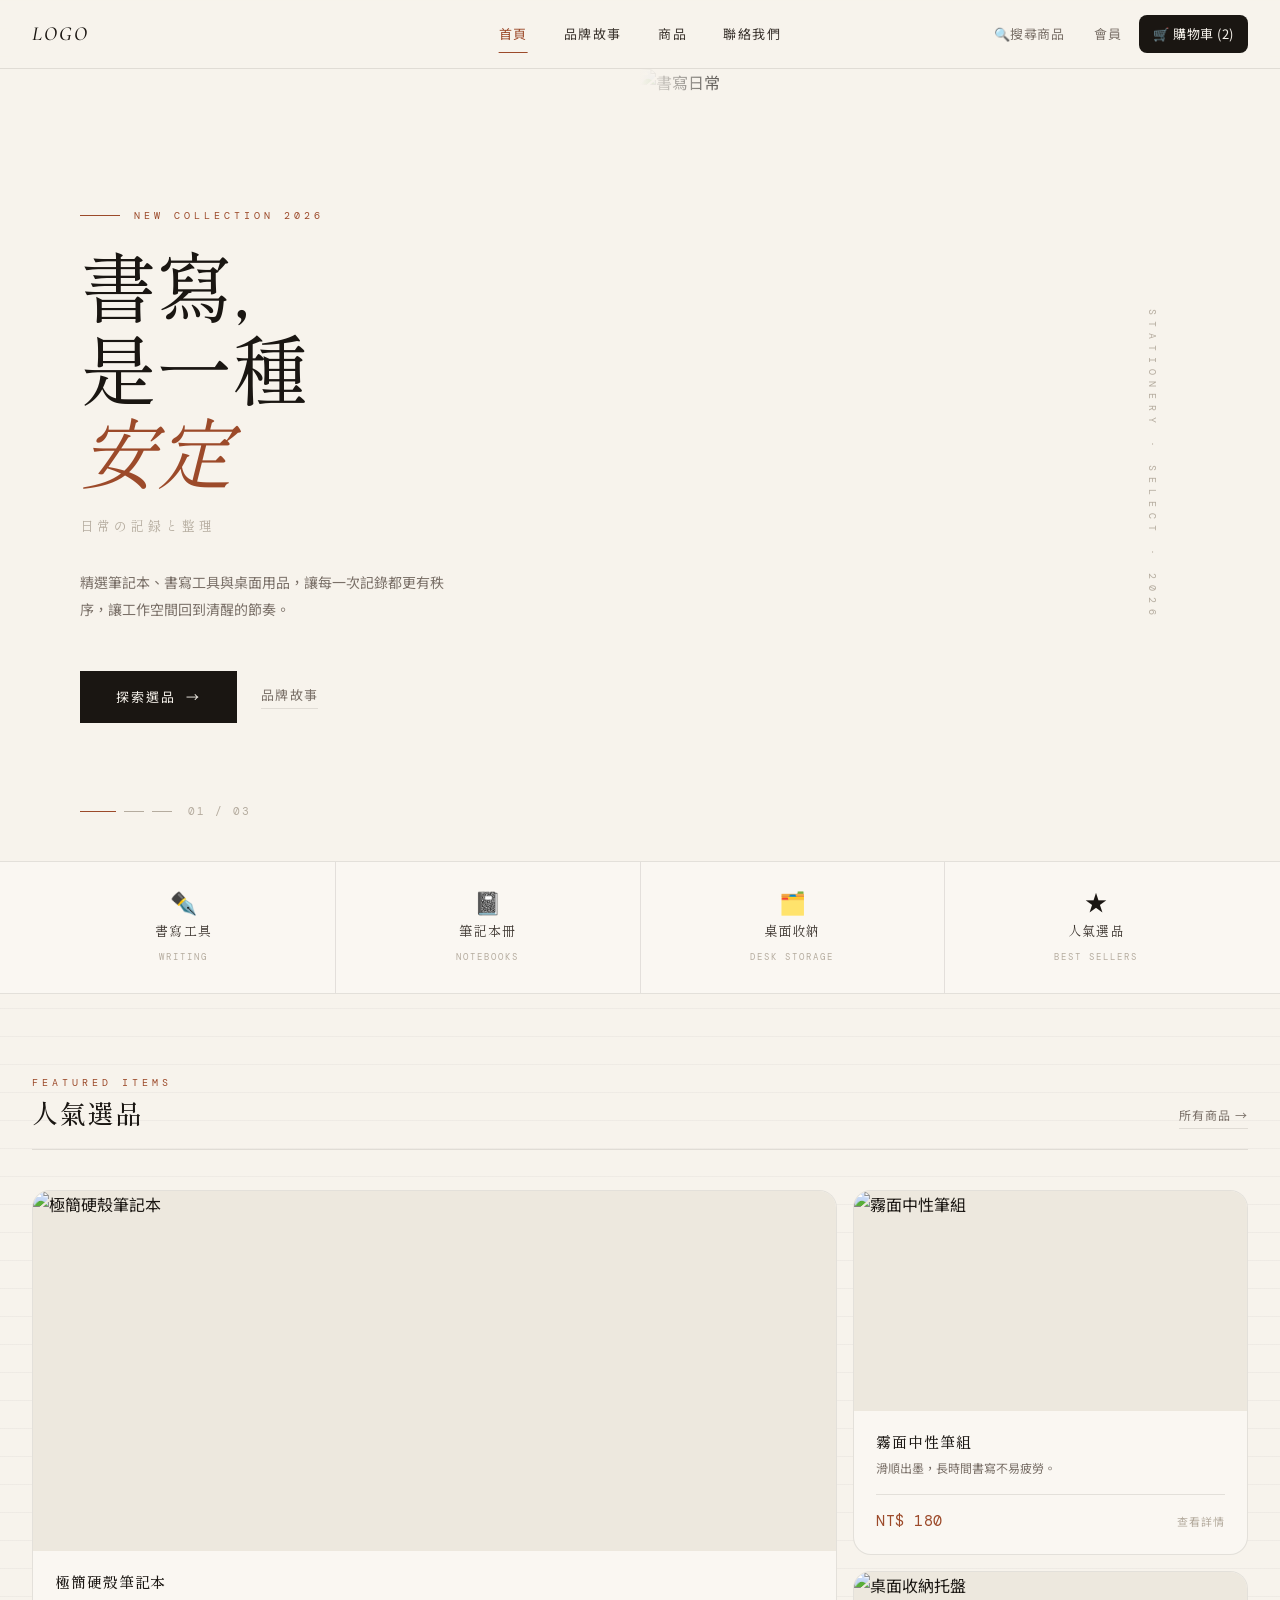
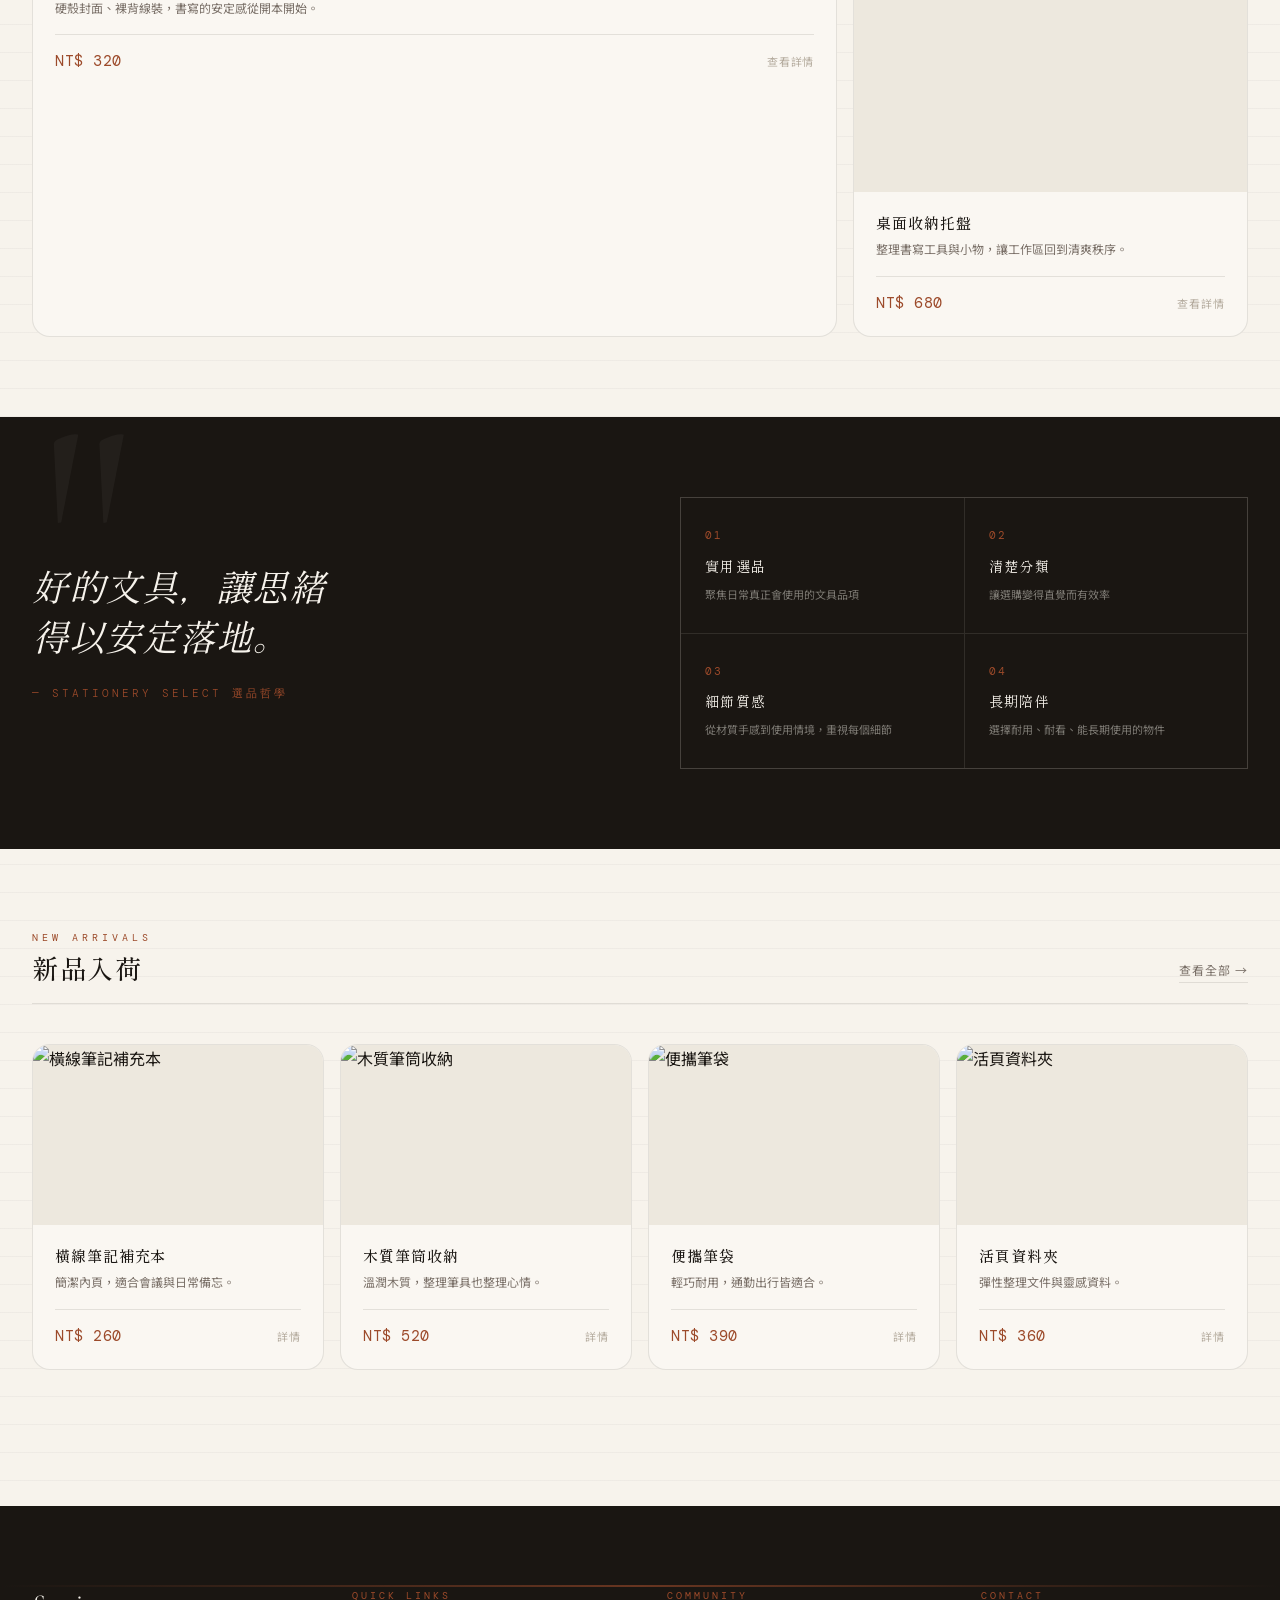
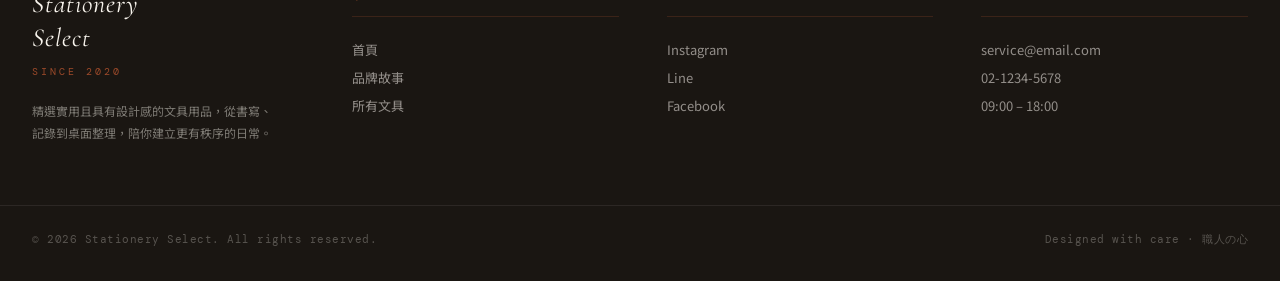
==== commit f844ec4c: "Update stationery layout style" ====
--- a/index/index.html
+++ b/index/index.html
@@ -3,245 +3,301 @@
 <head>
     <meta charset="UTF-8">
     <meta name="viewport" content="width=device-width, initial-scale=1.0">
-    <title>首頁 - Stationery Select</title>
+    <title>LOGO — 職人文具選品</title>
     <link rel="stylesheet" href="../css/base.css">
     <link rel="stylesheet" href="../css/index.css">
-    <link href="https://fonts.googleapis.com/css2?family=Noto+Sans+TC:wght@400;500;700&display=swap" rel="stylesheet">
 </head>
-
 <body>
 
+    <!-- ═══════════════════════ HEADER ═══════════════════════ -->
     <header class="header">
         <div class="header-container">
-            <div class="logo">Logo</div>
+            <div class="logo">
+                LOGO
+            </div>
 
             <button class="menu-toggle" id="menuToggle" aria-label="開啟選單" aria-expanded="false">
-                <span></span>
-                <span></span>
-                <span></span>
+                <span></span><span></span><span></span>
             </button>
 
             <nav class="nav-menu">
-                <a href="../index/index.html">首頁</a>
-                <a href="../about/about.html" class="active">品牌故事</a>
-
+                <a href="index.html" class="active">首頁</a>
+                <a href="../about/about.html">品牌故事</a>
                 <div class="nav-dropdown">
-                    <a href="../Product/product.html" class="nav-dropdown-trigger">商品</a>
+                    <a href="../product/product.html" class="nav-dropdown-trigger">商品</a>
                     <div class="nav-dropdown-menu">
-                        <a href="../Product/product.html?category=all" class="drawer-sublink">所有文具</a>
-                        <a href="../Product/product.html?category=3c" class="drawer-sublink">書寫工具</a>
-                        <a href="../Product/product.html?category=smart-home" class="drawer-sublink">筆記本冊</a>
-                        <a href="../Product/product.html?category=lifestyle" class="drawer-sublink">桌面收納</a>
-                    </div>
-                </div>
-
+                        <a href="../product/product.html?category=all">所有文具</a>
+                        <a href="../product/product.html?category=3c">書寫工具</a>
+                        <a href="../product/product.html?category=smart-home">筆記本冊</a>
+                        <a href="../product/product.html?category=lifestyle">桌面收納</a>
+                    </div>
+                </div>
                 <a href="#footer">聯絡我們</a>
             </nav>
 
             <div class="nav-icons">
-                <a href="#">🔍 搜尋文具</a>
+                <a href="#">🔍搜尋商品</a>
                 <a href="#">會員</a>
-                <a href="#">🛒購物車 (2)</a>
+                <a href="#" class="nav-icon-cart">🛒 購物車 (2)</a>
             </div>
         </div>
 
         <div class="mobile-drawer" id="mobileDrawer">
             <div class="mobile-drawer-inner">
-                <a href="../index/index.html" class="drawer-link">首頁</a>
-                <a href="../about/about.html" class="drawer-link active">品牌故事</a>
-
+                <a href="index.html" class="drawer-link active">首頁</a>
+                <a href="../about/about.html" class="drawer-link">品牌故事</a>
                 <div class="drawer-dropdown">
                     <button class="drawer-dropdown-toggle" id="drawerDropdownToggle" type="button">
-                        商品分類
-                        <span class="drawer-arrow">⌄</span>
+                        商品分類 <span class="drawer-arrow">⌄</span>
                     </button>
-
-                    <div class="drawer-submenu active" id="drawerSubmenu">
-                        <a href="../Product/product.html?category=all" class="drawer-sublink">所有文具</a>
-                        <a href="../Product/product.html?category=3c" class="drawer-sublink">書寫工具</a>
-                        <a href="../Product/product.html?category=smart-home" class="drawer-sublink">筆記本冊</a>
-                        <a href="../Product/product.html?category=lifestyle" class="drawer-sublink">桌面收納</a>
-                    </div>
-                </div>
-
+                    <div class="drawer-submenu" id="drawerSubmenu">
+                        <a href="../product/product.html?category=all" class="drawer-sublink">所有文具</a>
+                        <a href="../product/product.html?category=3c" class="drawer-sublink">書寫工具</a>
+                        <a href="../product/product.html?category=smart-home" class="drawer-sublink">筆記本冊</a>
+                        <a href="../product/product.html?category=lifestyle" class="drawer-sublink">桌面收納</a>
+                    </div>
+                </div>
                 <a href="#footer" class="drawer-link">聯絡我們</a>
-
                 <div class="mobile-drawer-icons">
-                    <a href="#">🔍 搜尋文具</a>
+                    <a href="#">🔍 搜尋</a>
                     <a href="#">會員</a>
-                    <a href="#">🛒購物車 (2)</a>
+                    <a href="#">🛒 購物車 (2)</a>
                 </div>
             </div>
         </div>
     </header>
 
-    <!-- 側邊欄位置切換控制列 -->
-    <div class="layout-controls">
-        <span class="layout-controls-label">導覽列位置：</span>
-        <button class="layout-btn active" id="btnSidebarLeft" onclick="setSidebar('left')">
-            <svg width="14" height="14" viewBox="0 0 14 14" fill="none">
-                <rect x="0" y="0" width="4" height="14" rx="1" fill="currentColor"/>
-                <rect x="6" y="0" width="8" height="14" rx="1" fill="currentColor" opacity="0.3"/>
-            </svg>
-            左側
-        </button>
-        <button class="layout-btn" id="btnSidebarRight" onclick="setSidebar('right')">
-            <svg width="14" height="14" viewBox="0 0 14 14" fill="none">
-                <rect x="10" y="0" width="4" height="14" rx="1" fill="currentColor"/>
-                <rect x="0" y="0" width="8" height="14" rx="1" fill="currentColor" opacity="0.3"/>
-            </svg>
-            右側
-        </button>
-        <button class="layout-btn" id="btnSidebarHide" onclick="setSidebar('hide')">
-            <svg width="14" height="14" viewBox="0 0 14 14" fill="none">
-                <rect x="0" y="0" width="14" height="14" rx="1" fill="currentColor" opacity="0.3"/>
-            </svg>
-            隱藏
-        </button>
+    <!-- ═══════════════════════ HERO ═══════════════════════ -->
+    <section class="index-hero" id="heroSection">
+        <div class="hero-text-panel">
+            <div class="hero-overline">
+                <div class="hero-overline-line"></div>
+                <span class="hero-overline-text">New Collection 2026</span>
+            </div>
+            <h1 class="hero-title" id="heroTitle">
+                書寫，<br>是一種<br><em>安定</em>
+            </h1>
+            <span class="hero-title-jp" id="heroJp">日常の記録と整理</span>
+            <p class="hero-subtitle" id="heroSubtitle">精選筆記本、書寫工具與桌面用品，讓每一次記錄都更有秩序，讓工作空間回到清醒的節奏。</p>
+            <div class="hero-actions">
+                <a href="../product/product.html" class="btn-primary">探索選品</a>
+                <a href="../about/about.html" class="btn-text">品牌故事</a>
+            </div>
+        </div>
+
+        <div class="hero-image-panel" id="heroImagePanel">
+            <img src="https://images.unsplash.com/photo-1517842645767-c639042777db?auto=format&fit=crop&q=80&w=1200" alt="書寫日常" id="heroImg">
+        </div>
+
+        <div class="hero-slide-counter">
+            <div class="slide-dots">
+                <button class="slide-dot active" data-index="0"></button>
+                <button class="slide-dot" data-index="1"></button>
+                <button class="slide-dot" data-index="2"></button>
+            </div>
+            <span class="slide-num" id="slideNum">01 / 03</span>
+        </div>
+
+        <div class="hero-vertical-text">Stationery · Select · 2026</div>
+    </section>
+
+    <!-- ═══════════════════════ CATEGORY RIBBON ═══════════════════════ -->
+    <nav class="category-ribbon">
+        <div class="ribbon-inner">
+            <a href="../product/product.html?category=all" class="ribbon-item">
+                <span class="ribbon-icon">✒️</span>
+                <span class="ribbon-label">書寫工具</span>
+                <span class="ribbon-sub">Writing</span>
+            </a>
+            <a href="../product/product.html?category=smart-home" class="ribbon-item">
+                <span class="ribbon-icon">📓</span>
+                <span class="ribbon-label">筆記本冊</span>
+                <span class="ribbon-sub">Notebooks</span>
+            </a>
+            <a href="../product/product.html?category=lifestyle" class="ribbon-item">
+                <span class="ribbon-icon">🗂️</span>
+                <span class="ribbon-label">桌面收納</span>
+                <span class="ribbon-sub">Desk Storage</span>
+            </a>
+            <a href="../product/product.html?category=hot" class="ribbon-item">
+                <span class="ribbon-icon">★</span>
+                <span class="ribbon-label">人氣選品</span>
+                <span class="ribbon-sub">Best Sellers</span>
+            </a>
+        </div>
+    </nav>
+
+    <!-- ═══════════════════════ FEATURED ═══════════════════════ -->
+    <section class="section-block">
+        <div class="section-header">
+            <div class="section-tag">
+                <span class="section-tag-en">Featured Items</span>
+                <span class="section-tag-jp">人氣選品</span>
+            </div>
+            <a href="../product/product.html" class="section-link">所有商品 →</a>
+        </div>
+
+        <div class="featured-grid">
+            <a href="../product-detail/product-detail.html" class="product-card">
+                <div class="card-img-wrapper">
+                    <img src="https://images.unsplash.com/photo-1531346878377-a5be20888e57?auto=format&fit=crop&q=80" alt="極簡硬殼筆記本">
+                </div>
+                <div class="card-body">
+                    <h3>極簡硬殼筆記本</h3>
+                    <p>硬殼封面、裸背線裝，書寫的安定感從開本開始。</p>
+                    <div class="card-footer">
+                        <span class="price">NT$ 320</span>
+                        <span class="view-link">查看詳情</span>
+                    </div>
+                </div>
+            </a>
+            <a href="../product-detail/product-detail.html" class="product-card">
+                <div class="card-img-wrapper">
+                    <img src="https://images.unsplash.com/photo-1456735190827-d1262f71b8a3?auto=format&fit=crop&q=80" alt="霧面中性筆組">
+                </div>
+                <div class="card-body">
+                    <h3>霧面中性筆組</h3>
+                    <p>滑順出墨，長時間書寫不易疲勞。</p>
+                    <div class="card-footer">
+                        <span class="price">NT$ 180</span>
+                        <span class="view-link">查看詳情</span>
+                    </div>
+                </div>
+            </a>
+            <a href="../product-detail/product-detail.html" class="product-card">
+                <div class="card-img-wrapper">
+                    <img src="https://images.unsplash.com/photo-1518455027359-f3f8164ba6bd?auto=format&fit=crop&q=80" alt="桌面收納托盤">
+                </div>
+                <div class="card-body">
+                    <h3>桌面收納托盤</h3>
+                    <p>整理書寫工具與小物，讓工作區回到清爽秩序。</p>
+                    <div class="card-footer">
+                        <span class="price">NT$ 680</span>
+                        <span class="view-link">查看詳情</span>
+                    </div>
+                </div>
+            </a>
+            
+        </div>
+    </section>
+
+    <!-- ═══════════════════════ BRAND STRIP ═══════════════════════ -->
+    <div class="brand-strip">
+        <div class="brand-strip-inner">
+            <div class="brand-quote">
+                好的文具，讓思緒<br>
+                得以安定落地。
+                <span>— Stationery Select 選品哲學</span>
+            </div>
+            <div class="brand-pillars">
+                <div class="brand-pillar">
+                    <div class="brand-pillar-num">01</div>
+                    <div class="brand-pillar-title">實用選品</div>
+                    <div class="brand-pillar-desc">聚焦日常真正會使用的文具品項</div>
+                </div>
+                <div class="brand-pillar">
+                    <div class="brand-pillar-num">02</div>
+                    <div class="brand-pillar-title">清楚分類</div>
+                    <div class="brand-pillar-desc">讓選購變得直覺而有效率</div>
+                </div>
+                <div class="brand-pillar">
+                    <div class="brand-pillar-num">03</div>
+                    <div class="brand-pillar-title">細節質感</div>
+                    <div class="brand-pillar-desc">從材質手感到使用情境，重視每個細節</div>
+                </div>
+                <div class="brand-pillar">
+                    <div class="brand-pillar-num">04</div>
+                    <div class="brand-pillar-title">長期陪伴</div>
+                    <div class="brand-pillar-desc">選擇耐用、耐看、能長期使用的物件</div>
+                </div>
+            </div>
+        </div>
     </div>
 
-    <main class="index-layout index-layout--sidebar-left" id="indexLayout">
-
-        <aside class="index-sidebar" id="indexSidebar">
-            <h3 class="sidebar-title">快速導覽</h3>
-            <ul class="sidebar-list">
-                <li><a href="../Product/product.html?category=all" class="active">新品入荷</a></li>
-                <li><a href="../Product/product.html?category=all">人氣排行</a></li>
-                <li><a href="../Product/product.html?category=3c">書寫工具</a></li>
-                <li><a href="../Product/product.html?category=smart-home">筆記本冊</a></li>
-                <li><a href="../Product/product.html?category=lifestyle">桌面收納</a></li>
-                <li><a href="#footer">購物服務</a></li>
-            </ul>
-        </aside>
-
-        <div class="index-main">
-            
-            <section class="hero-section">
-                <div class="hero-slider" id="heroSlider">
-
-                    <div class="hero-slide">
-                        <div class="hero-container">
-                            <div class="hero-content">
-                                <h1>書寫日常，<br>重新整理</h1>
-                                <p>精選筆記本、書寫工具與桌面用品，讓每一次記錄都更有秩序。</p>
-                                <button class="hero-btn" onclick="location.href='../Product/product.html?category=3c'">探索選品</button>
-                            </div>
-                            <div class="hero-image">
-                                <img src="https://images.unsplash.com/photo-1517842645767-c639042777db?auto=format&fit=crop&q=80" alt="書寫日常">
-                            </div>
-                        </div>
-                    </div>
-
-                    <div class="hero-slide">
-                        <div class="hero-container">
-                            <div class="hero-content">
-                                <h1>質感文具，<br>從容入手</h1>
-                                <p>從書寫到收納，挑選適合工作、學習與生活的日常工具。</p>
-                                <button class="hero-btn" onclick="location.href='../Product/product.html'">開始選購</button>
-                            </div>
-                            <div class="hero-image">
-                                <img src="https://images.unsplash.com/photo-1455390582262-044cdead277a?auto=format&fit=crop&q=80" alt="質感文具">
-                            </div>
-                        </div>
-                    </div>
-
-                    <div class="hero-slide">
-                        <div class="hero-container">
-                            <div class="hero-content">
-                                <h1>桌面秩序，<br>由細節開始</h1>
-                                <p>以清楚分類與穩定品質，讓選購文具變得簡單而有品味。</p>
-                                <button class="hero-btn" onclick="location.href='../Product/product.html?category=lifestyle'">查看系列</button>
-                            </div>
-                            <div class="hero-image">
-                                <img src="https://images.unsplash.com/photo-1516321318423-f06f85e504b3?auto=format&fit=crop&q=80" alt="桌面秩序">
-                            </div>
-                        </div>
-                    </div>
-
-                </div>
-            </section>
-
-            <section class="section-title">
-                <h2>人氣選品</h2>
-                <p>日常書寫與桌面整理的質感選擇</p>
-            </section>
-            
-            <div class="featured-grid">
-                <a href="../product-detail/product-detail.html" class="product-card">
-                    
-                        <div class="card-img-wrapper"><img src="https://images.unsplash.com/photo-1531346878377-a5be20888e57?auto=format&fit=crop&q=80" alt="文具選品"></div>
-                        <div class="card-body">
-                            <h3>極簡硬殼筆記本</h3>
-                            <p>適合日常記錄與靈感草稿。</p>
-                            <div class="card-footer">
-                                <span class="price">NT$ 320</span>
-                                <span class="view-link">查看詳情</span>
-                            </div>
-                        </div>
-                    
-                </a>
-                <a href="../product-detail/product-detail.html" class="product-card">
-                    
-                        <div class="card-img-wrapper"><img src="https://images.unsplash.com/photo-1456735190827-d1262f71b8a3?auto=format&fit=crop&q=80" alt="文具選品"></div>
-                        <div class="card-body">
-                            <h3>霧面中性筆組</h3>
-                            <p>滑順筆觸，適合長時間書寫。</p>
-                            <div class="card-footer">
-                                <span class="price">NT$ 180</span>
-                                <span class="view-link">查看詳情</span>
-                            </div>
-                        </div>
-                    
-                    
-                </a>
-                <a href="../product-detail/product-detail.html" class="product-card">   
-                        <div class="card-img-wrapper"><img src="https://images.unsplash.com/photo-1518455027359-f3f8164ba6bd?auto=format&fit=crop&q=80" alt="文具選品"></div>
-                        <div class="card-body">
-                            <h3>桌面收納托盤</h3>
-                            <p>整理小物與書寫工具，保持桌面清爽。</p>
-                            <div class="card-footer">
-                                <span class="price">NT$ 680</span>
-                                <span class="view-link">查看詳情</span>
-                            </div>
-                        </div>
-                    
-                </a>
-                <a href="../product-detail/product-detail.html" class="product-card">
-                        <div class="card-img-wrapper"><img src="https://images.unsplash.com/photo-1484480974693-6ca0a78fb36b?auto=format&fit=crop&q=80" alt="文具選品"></div>
-                        <div class="card-body">
-                            <h3>週計畫手帳本</h3>
-                            <p>規劃工作節奏，也保留生活空白。</p>
-                            <div class="card-footer">
-                                <span class="price">NT$ 420</span>
-                                <span class="view-link">查看詳情</span>
-                            </div>
-                        </div>
-                </a>
-            </div>
-        </div>
-    </main>
-
+    <!-- ═══════════════════════ NEW ARRIVALS ═══════════════════════ -->
+    <section class="arrivals-section section-block">
+        <div class="section-header">
+            <div class="section-tag">
+                <span class="section-tag-en">New Arrivals</span>
+                <span class="section-tag-jp">新品入荷</span>
+            </div>
+            <a href="../product/product.html" class="section-link">查看全部 →</a>
+        </div>
+        <div class="featured-grid" style="grid-template-columns: repeat(4,1fr);">
+            <a href="../product-detail/product-detail.html" class="product-card" style="grid-column: auto; grid-row: auto;">
+                <div class="card-img-wrapper" style="height: 180px;">
+                    <img src="https://images.unsplash.com/photo-1499750310107-5fef28a66643?auto=format&fit=crop&q=80" alt="橫線筆記補充本">
+                </div>
+                <div class="card-body">
+                    <h3>橫線筆記補充本</h3>
+                    <p>簡潔內頁，適合會議與日常備忘。</p>
+                    <div class="card-footer">
+                        <span class="price">NT$ 260</span>
+                        <span class="view-link">詳情</span>
+                    </div>
+                </div>
+            </a>
+            <a href="../product-detail/product-detail.html" class="product-card" style="grid-column: auto; grid-row: auto;">
+                <div class="card-img-wrapper" style="height: 180px;">
+                    <img src="https://images.unsplash.com/photo-1500530855697-b586d89ba3ee?auto=format&fit=crop&q=80" alt="木質筆筒收納">
+                </div>
+                <div class="card-body">
+                    <h3>木質筆筒收納</h3>
+                    <p>溫潤木質，整理筆具也整理心情。</p>
+                    <div class="card-footer">
+                        <span class="price">NT$ 520</span>
+                        <span class="view-link">詳情</span>
+                    </div>
+                </div>
+            </a>
+            <a href="../product-detail/product-detail.html" class="product-card" style="grid-column: auto; grid-row: auto;">
+                <div class="card-img-wrapper" style="height: 180px;">
+                    <img src="https://images.unsplash.com/photo-1510070009289-b5bc34383727?auto=format&fit=crop&q=80" alt="便攜筆袋">
+                </div>
+                <div class="card-body">
+                    <h3>便攜筆袋</h3>
+                    <p>輕巧耐用，通勤出行皆適合。</p>
+                    <div class="card-footer">
+                        <span class="price">NT$ 390</span>
+                        <span class="view-link">詳情</span>
+                    </div>
+                </div>
+            </a>
+            <a href="../product-detail/product-detail.html" class="product-card" style="grid-column: auto; grid-row: auto;">
+                <div class="card-img-wrapper" style="height: 180px;">
+                    <img src="https://images.unsplash.com/photo-1486312338219-ce68d2c6f44d?auto=format&fit=crop&q=80" alt="活頁資料夾">
+                </div>
+                <div class="card-body">
+                    <h3>活頁資料夾</h3>
+                    <p>彈性整理文件與靈感資料。</p>
+                    <div class="card-footer">
+                        <span class="price">NT$ 360</span>
+                        <span class="view-link">詳情</span>
+                    </div>
+                </div>
+            </a>
+        </div>
+    </section>
+
+    <!-- ═══════════════════════ FOOTER ═══════════════════════ -->
     <footer id="footer" class="footer-main">
         <div class="footer-top-container">
             <div class="footer-logo-box">
-                <div class="footer-logo-square">Logo</div>
-            </div>
-
+                <div class="footer-brand-name">Stationery<br>Select</div>
+                <div class="footer-brand-en">Since 2020</div>
+                <p class="footer-logo-desc">精選實用且具有設計感的文具用品，從書寫、記錄到桌面整理，陪你建立更有秩序的日常。</p>
+            </div>
             <div class="footer-links-grid">
                 <div class="footer-column">
-                    <h4>Stationery Select</h4>
-                    <p>精選筆記本、書寫工具與桌面用品，讓日常記錄更安定，也讓工作空間更有秩序。</p>
+                    <h4>Quick Links</h4>
+                    <ul>
+                        <li><a href="index.html">首頁</a></li>
+                        <li><a href="../about/about.html">品牌故事</a></li>
+                        <li><a href="../product/product.html">所有文具</a></li>
+                    </ul>
                 </div>
                 <div class="footer-column">
-                    <h4>快速連結</h4>
-                    <ul>
-                        <li><a href="../index/index.html">首頁</a></li>
-                        <li><a href="../about/about.html">關於我們</a></li>
-                        <li><a href="../Product/product.html">所有文具</a></li>
-                    </ul>
-                </div>
-                <div class="footer-column">
-                    <h4>社群</h4>
+                    <h4>Community</h4>
                     <ul>
                         <li><a href="#">Instagram</a></li>
                         <li><a href="#">Line</a></li>
@@ -249,93 +305,87 @@
                     </ul>
                 </div>
                 <div class="footer-column">
-                    <h4>客服資訊</h4>
-                    <p>Email: service@email.com</p>
-                    <p>電話: 02-1234-5678</p>
-                    <p>服務時間: 09:00 - 18:00</p>
+                    <h4>Contact</h4>
+                    <p>service@email.com</p>
+                    <p>02-1234-5678</p>
+                    <p>09:00 – 18:00</p>
                 </div>
             </div>
         </div>
         <div class="footer-bottom">
-            © 2026 Stationery Select. All rights reserved.
+            <span>© 2026 Stationery Select. All rights reserved.</span>
+            <span>Designed with care · 職人の心</span>
         </div>
     </footer>
-    
-
 
     <script>
-        // ── 漢堡選單 ──
-        const menuToggle = document.getElementById('menuToggle');
-        const mobileDrawer = document.getElementById('mobileDrawer');
-        menuToggle.addEventListener('click', () => {
-            menuToggle.classList.toggle('active');
-            mobileDrawer.classList.toggle('active');
-        });
-
-        // ── 抽屜子選單 ──
-        const drawerDropdownToggle = document.getElementById('drawerDropdownToggle');
-        const drawerSubmenu = document.getElementById('drawerSubmenu');
-        if (drawerDropdownToggle) {
-            drawerDropdownToggle.addEventListener('click', () => {
-                drawerDropdownToggle.classList.toggle('active');
-                drawerSubmenu.classList.toggle('active');
-            });
+    /* ── Mobile Drawer ── */
+    const menuToggle = document.getElementById('menuToggle');
+    const mobileDrawer = document.getElementById('mobileDrawer');
+    const drawerDropdownToggle = document.getElementById('drawerDropdownToggle');
+    const drawerSubmenu = document.getElementById('drawerSubmenu');
+
+    menuToggle.addEventListener('click', () => {
+        menuToggle.classList.toggle('active');
+        mobileDrawer.classList.toggle('active');
+        menuToggle.setAttribute('aria-expanded', menuToggle.classList.contains('active'));
+    });
+    drawerDropdownToggle.addEventListener('click', () => {
+        drawerDropdownToggle.classList.toggle('active');
+        drawerSubmenu.classList.toggle('active');
+    });
+
+    /* ── Hero Slider ── */
+    const slides = [
+        {
+            title: '書寫，<br>是一種<br><em>安定</em>',
+            jp: '日常の記録と整理',
+            subtitle: '精選筆記本、書寫工具與桌面用品，讓每一次記錄都更有秩序。',
+            img: 'https://images.unsplash.com/photo-1517842645767-c639042777db?auto=format&fit=crop&q=80&w=1200'
+        },
+        {
+            title: '質感文具，<br>從容<br><em>入手</em>',
+            jp: '暮らしに寄り添う文具',
+            subtitle: '從書寫到收納，挑選適合工作、學習與生活的日常好物。',
+            img: 'https://images.unsplash.com/photo-1455390582262-044cdead277a?auto=format&fit=crop&q=80&w=1200'
+        },
+        {
+            title: '桌面秩序，<br>由細節<br><em>開始</em>',
+            jp: '丁寧な選品という哲学',
+            subtitle: '以清楚分類與穩定品質，讓選購文具變得簡單而有品味。',
+            img: 'https://images.unsplash.com/photo-1516321318423-f06f85e504b3?auto=format&fit=crop&q=80&w=1200'
         }
-
-        // ── Sidebar 左/右/隱藏 切換 ──
-        function setSidebar(position) {
-            const layout = document.getElementById('indexLayout');
-            const sidebar = document.getElementById('indexSidebar');
-            const btnLeft = document.getElementById('btnSidebarLeft');
-            const btnRight = document.getElementById('btnSidebarRight');
-            const btnHide = document.getElementById('btnSidebarHide');
-
-            layout.classList.remove('index-layout--sidebar-left', 'index-layout--sidebar-right');
-            btnLeft.classList.remove('active');
-            btnRight.classList.remove('active');
-            btnHide.classList.remove('active');
-
-            if (position === 'left') {
-                layout.classList.add('index-layout--sidebar-left');
-                sidebar.style.display = '';
-                btnLeft.classList.add('active');
-            } else if (position === 'right') {
-                layout.classList.add('index-layout--sidebar-right');
-                sidebar.style.display = '';
-                btnRight.classList.add('active');
-            } else {
-                sidebar.style.display = 'none';
-                btnHide.classList.add('active');
-            }
-
-            try { localStorage.setItem('sidebarPosition', position); } catch(e) {}
-        }
-
-        // 讀取上次設定
-        try {
-            const saved = localStorage.getItem('sidebarPosition') || 'left';
-            setSidebar(saved);
-        } catch(e) {
-            setSidebar('left');
-        }
+    ];
+
+    let currentSlide = 0;
+    const heroTitle = document.getElementById('heroTitle');
+    const heroJp = document.getElementById('heroJp');
+    const heroSubtitle = document.getElementById('heroSubtitle');
+    const heroImg = document.getElementById('heroImg');
+    const slideNum = document.getElementById('slideNum');
+    const dots = document.querySelectorAll('.slide-dot');
+
+    function goToSlide(idx) {
+        currentSlide = idx;
+        const s = slides[idx];
+        heroTitle.innerHTML = s.title;
+        heroJp.textContent = s.jp;
+        heroSubtitle.textContent = s.subtitle;
+        heroImg.style.opacity = '0';
+        setTimeout(() => {
+            heroImg.src = s.img;
+            heroImg.style.opacity = '1';
+        }, 200);
+        slideNum.textContent = String(idx+1).padStart(2,'0') + ' / 03';
+        dots.forEach((d,i) => d.classList.toggle('active', i === idx));
+    }
+
+    heroImg.style.transition = 'opacity 0.4s ease';
+    dots.forEach(dot => {
+        dot.addEventListener('click', () => goToSlide(+dot.dataset.index));
+    });
+
+    setInterval(() => goToSlide((currentSlide + 1) % slides.length), 5000);
     </script>
-
-    <script>
-    const heroSlider = document.getElementById('heroSlider');
-    const heroSlides = document.querySelectorAll('.hero-slide');
-    let heroIndex = 0;
-    const heroTotal = heroSlides.length;
-
-    function updateHeroSlider() {
-        heroSlider.style.transform = `translateX(-${heroIndex * 100}%)`;
-    }
-
-    function nextHeroSlide() {
-        heroIndex = (heroIndex + 1) % heroTotal;
-        updateHeroSlider();
-    }
-
-    setInterval(nextHeroSlide, 4000);
-</script>
 </body>
 </html>
--- a/css/base.css
+++ b/css/base.css
@@ -1,287 +1,456 @@
 /* ========================================================================
    Stationery Select — Base / Reset
-   Based on proven 3C responsive structure, restyled as premium stationery.
+   Aesthetic: Japanese Artisan Paper — 職人紙質感
+   Deep ink on warm cream, editorial spacing, deliberate imperfection
    ======================================================================== */
 
-@import url('https://fonts.googleapis.com/css2?family=Playfair+Display:wght@400;600&family=Noto+Sans+TC:wght@300;400;500;700&display=swap');
+@import url('https://fonts.googleapis.com/css2?family=Cormorant+Garamond:ital,wght@0,300;0,400;0,500;0,600;1,300;1,400&family=Shippori+Mincho:wght@400;500;600;700&family=Noto+Sans+TC:wght@300;400;500&family=DM+Mono:wght@300;400&display=swap');
 
 :root {
-    --bg-deep:       #f6f4ef;
-    --bg-panel:      #fffdf8;
-    --bg-card:       #fffdf8;
-    --bg-card-hover: #f1eee7;
-    --bg-input:      #f0ede6;
-
-    --border:        rgba(76, 68, 58, 0.12);
-    --border-light:  rgba(76, 68, 58, 0.18);
-    --border-blue:   rgba(107, 124, 106, 0.28);
-
-    --blue:          #6b7c6a; /* sage */
-    --blue-dim:      rgba(107, 124, 106, 0.12);
-    --blue-glow:     0 14px 34px rgba(72, 82, 68, 0.12);
-    --coral:         #b08a62; /* wood brown */
-    --coral-dim:     rgba(176, 138, 98, 0.12);
-    --green:         #7e8b78;
-
-    --text-primary:  #292622;
-    --text-secondary:#6e675f;
-    --text-muted:    #9a9289;
-    --text-accent:   #6b7c6a;
-
-    --warm:          #b08a62;
-
-    --r-sm:   8px;
-    --r-md:   14px;
-    --r-lg:   20px;
-    --r-xl:   28px;
-
-    --shadow-card:   0 8px 24px rgba(41, 38, 34, 0.06);
-    --shadow-glow:   0 14px 36px rgba(41, 38, 34, 0.08);
+    /* — Palette: warm cream + deep ink + rust accent — */
+    --cream:         #f7f3ec;
+    --cream-deep:    #ede8de;
+    --cream-card:    #faf7f2;
+    --ink:           #1a1612;
+    --ink-mid:       #3d3630;
+    --ink-light:     #7a7068;
+    --ink-ghost:     #b5ac9f;
+    --rust:          #9c4a2a;
+    --rust-dim:      rgba(156, 74, 42, 0.10);
+    --rust-glow:     0 12px 40px rgba(156, 74, 42, 0.15);
+    --gold:          #c49a3c;
+    --gold-dim:      rgba(196, 154, 60, 0.12);
+    --paper-line:    rgba(26, 22, 18, 0.07);
+    --border:        rgba(26, 22, 18, 0.10);
+    --border-strong: rgba(26, 22, 18, 0.22);
+    --border-rust:   rgba(156, 74, 42, 0.25);
+
+    /* — Typography — */
+    --font-display:  'Cormorant Garamond', 'Shippori Mincho', serif;
+    --font-jp:       'Shippori Mincho', 'Noto Sans TC', serif;
+    --font-body:     'Noto Sans TC', sans-serif;
+    --font-mono:     'DM Mono', monospace;
+
+    /* — Radius — */
+    --r-xs:  4px;
+    --r-sm:  8px;
+    --r-md:  12px;
+    --r-lg:  18px;
+    --r-xl:  24px;
+    --r-2xl: 36px;
+
+    /* — Shadows — */
+    --shadow-sm:   0 2px 8px rgba(26, 22, 18, 0.06);
+    --shadow-card: 0 4px 24px rgba(26, 22, 18, 0.07), 0 1px 4px rgba(26, 22, 18, 0.04);
+    --shadow-lift: 0 16px 48px rgba(26, 22, 18, 0.12), 0 4px 12px rgba(26, 22, 18, 0.06);
 }
 
 *, *::before, *::after { box-sizing: border-box; margin: 0; padding: 0; }
 html { scroll-behavior: smooth; }
 
 body {
-    font-family: 'Noto Sans TC', sans-serif;
-    background-color: var(--bg-deep);
-    color: var(--text-primary);
+    font-family: var(--font-body);
+    background-color: var(--cream);
+    color: var(--ink);
     line-height: 1.7;
     -webkit-font-smoothing: antialiased;
+    /* subtle paper texture via repeating lines */
     background-image:
-        linear-gradient(rgba(107, 124, 106, 0.026) 1px, transparent 1px),
-        linear-gradient(90deg, rgba(107, 124, 106, 0.026) 1px, transparent 1px);
-    background-size: 42px 42px;
-}
-
-a { text-decoration: none; color: inherit; transition: opacity 0.2s, color 0.3s; }
-a:hover { opacity: 0.86; }
-img { display: block; max-width: 100%; filter: saturate(0.9) contrast(0.97) brightness(1.02); }
+        repeating-linear-gradient(
+            0deg,
+            transparent,
+            transparent 27px,
+            var(--paper-line) 28px
+        );
+    background-size: 100% 28px;
+}
+
+a { text-decoration: none; color: inherit; transition: color 0.25s, opacity 0.2s; }
+a:hover { opacity: 0.78; }
+img { display: block; max-width: 100%; }
 ul { list-style: none; }
-button { font-family: inherit; }
+button { font-family: inherit; cursor: pointer; }
 
 /* ========================================================================
-   Navbar
+   Navbar — slim editorial bar with ink underline
    ======================================================================== */
 .header {
-    background-color: rgba(255, 253, 248, 0.94);
-    backdrop-filter: blur(18px);
-    -webkit-backdrop-filter: blur(18px);
+    background-color: rgba(247, 243, 236, 0.96);
+    backdrop-filter: blur(20px);
+    -webkit-backdrop-filter: blur(20px);
     border-bottom: 1px solid var(--border);
-    padding: 0;
     position: sticky;
     top: 0;
     z-index: 1000;
     width: 100%;
 }
-.header::after {
-    content: '';
-    display: block;
-    height: 1px;
-    background: linear-gradient(90deg, transparent, rgba(107,124,106,0.42), transparent);
-    opacity: 0.8;
-}
+
 .header-container {
-    max-width: 1280px;
+    max-width: 1320px;
     margin: 0 auto;
     display: flex;
     justify-content: space-between;
     align-items: center;
-    padding: 0 24px;
-    height: 64px;
+    padding: 0 32px;
+    height: 68px;
     position: relative;
 }
+
 .logo {
-    font-family: 'Playfair Display', 'Noto Sans TC', serif;
-    font-size: 22px;
-    font-weight: 600;
-    letter-spacing: 1.5px;
-    color: var(--text-primary);
-    display: flex;
-    align-items: center;
-    gap: 8px;
-    white-space: nowrap;
-}
-.logo::before { content: '✦'; color: var(--blue); font-size: 15px; }
-
-.nav-menu { display: flex; align-items: center; gap: 0; }
+    font-family: var(--font-display);
+    font-size: 20px;
+    font-weight: 500;
+    font-style: italic;
+    letter-spacing: 2px;
+    color: var(--ink);
+    display: flex;
+    align-items: center;
+    gap: 10px;
+}
+.logo-mark {
+    width: 28px;
+    height: 28px;
+    border: 1.5px solid var(--rust);
+    border-radius: 50%;
+    display: flex;
+    align-items: center;
+    justify-content: center;
+    font-size: 11px;
+    font-style: normal;
+    color: var(--rust);
+    font-family: var(--font-mono);
+    letter-spacing: 0;
+}
+
+.nav-menu {
+    display: flex;
+    align-items: center;
+    gap: 0;
+    position: absolute;
+    left: 50%;
+    transform: translateX(-50%);
+}
 .nav-menu > a,
 .nav-dropdown-trigger {
-    color: var(--text-secondary);
-    margin: 0 16px;
-    font-size: 14px;
+    color: var(--ink-mid);
+    padding: 8px 18px;
+    font-size: 13px;
     font-weight: 400;
-    letter-spacing: 0.08em;
+    letter-spacing: 0.12em;
     transition: color 0.25s;
-}
+    position: relative;
+    font-family: var(--font-body);
+}
+.nav-menu > a::after {
+    content: '';
+    position: absolute;
+    bottom: 0;
+    left: 18px;
+    right: 18px;
+    height: 1px;
+    background: var(--rust);
+    transform: scaleX(0);
+    transition: transform 0.3s ease;
+}
+.nav-menu > a:hover::after,
+.nav-menu > a.active::after { transform: scaleX(1); }
 .nav-menu > a:hover,
 .nav-menu > a.active,
 .nav-dropdown-trigger:hover,
-.nav-dropdown-trigger.active { color: var(--blue); opacity: 1; }
+.nav-dropdown-trigger.active { color: var(--rust); opacity: 1; }
 
 .nav-dropdown { position: relative; display: flex; align-items: center; }
 .nav-dropdown-menu {
     position: absolute;
-    top: calc(100% + 12px);
-    left: 0;
-    min-width: 200px;
-    padding: 8px 0;
-    background: var(--bg-panel);
-    border: 1px solid var(--border-blue);
+    top: calc(100% + 16px);
+    left: 50%;
+    transform: translateX(-50%) translateY(6px);
+    min-width: 180px;
+    padding: 6px 0;
+    background: var(--cream-card);
+    border: 1px solid var(--border-strong);
     border-radius: var(--r-md);
-    box-shadow: var(--shadow-card), var(--blue-glow);
+    box-shadow: var(--shadow-lift);
     opacity: 0;
     visibility: hidden;
-    transform: translateY(8px);
     transition: all 0.22s ease;
     z-index: 1200;
 }
-.nav-dropdown:hover .nav-dropdown-menu { opacity: 1; visibility: visible; transform: translateY(0); }
+.nav-dropdown:hover .nav-dropdown-menu {
+    opacity: 1;
+    visibility: visible;
+    transform: translateX(-50%) translateY(0);
+}
 .nav-dropdown-menu a {
     display: block;
-    padding: 10px 18px;
+    padding: 10px 20px;
     font-size: 13px;
-    color: var(--text-secondary);
-    transition: background 0.2s, color 0.2s;
-}
-.nav-dropdown-menu a:hover { background: var(--blue-dim); color: var(--blue); opacity: 1; }
-
-.nav-icons { display: flex; gap: 18px; align-items: center; font-size: 14px; }
-.nav-icons a { color: var(--text-secondary); transition: color 0.25s; display: flex; align-items: center; }
-.nav-icons a:hover { color: var(--blue); opacity: 1; }
-
+    color: var(--ink-mid);
+    letter-spacing: 0.06em;
+    transition: all 0.2s;
+}
+.nav-dropdown-menu a:hover { background: var(--rust-dim); color: var(--rust); padding-left: 26px; opacity: 1; }
+
+.nav-icons {
+    display: flex;
+    gap: 6px;
+    align-items: center;
+    font-size: 13px;
+}
+.nav-icons a {
+    color: var(--ink-light);
+    padding: 8px 12px;
+    border-radius: var(--r-sm);
+    transition: all 0.2s;
+    display: flex;
+    align-items: center;
+    gap: 4px;
+    letter-spacing: 0.04em;
+}
+.nav-icons a:hover { color: var(--ink); background: var(--cream-deep); opacity: 1; }
+.nav-icon-cart {
+    background: var(--ink);
+    color: var(--cream) !important;
+    border-radius: var(--r-sm);
+    padding: 8px 14px !important;
+}
+.nav-icon-cart:hover { background: var(--rust) !important; opacity: 1 !important; }
+
+/* ── Hamburger ── */
 .menu-toggle {
     display: none;
-    width: 42px;
-    height: 42px;
+    width: 40px;
+    height: 40px;
     border: none;
     background: transparent;
-    cursor: pointer;
-    padding: 0;
     flex-direction: column;
     justify-content: center;
-    gap: 5px;
+    gap: 6px;
+    padding: 4px;
 }
 .menu-toggle span {
     display: block;
-    width: 22px;
-    height: 2px;
-    background-color: var(--text-primary);
-    margin: 0 auto;
+    height: 1.5px;
+    background-color: var(--ink);
     transition: all 0.3s ease;
 }
-.menu-toggle.active span:nth-child(1) { transform: translateY(7px) rotate(45deg); }
+.menu-toggle span:nth-child(1) { width: 24px; }
+.menu-toggle span:nth-child(2) { width: 16px; }
+.menu-toggle span:nth-child(3) { width: 20px; }
+.menu-toggle.active span:nth-child(1) { width: 22px; transform: translateY(7.5px) rotate(45deg); }
 .menu-toggle.active span:nth-child(2) { opacity: 0; }
-.menu-toggle.active span:nth-child(3) { transform: translateY(-7px) rotate(-45deg); }
+.menu-toggle.active span:nth-child(3) { width: 22px; transform: translateY(-7.5px) rotate(-45deg); }
+
 .mobile-drawer { display: none; }
 
 /* ========================================================================
-   Footer
+   Footer — dark ink, warm serif
    ======================================================================== */
 .footer-main {
-    background: #30362e;
-    border-top: 1px solid rgba(255,253,248,0.12);
-    padding: 72px 0 28px;
-    margin-top: 100px;
-    position: relative;
-    overflow: hidden;
-    color: #f6f4ef;
+    background: var(--ink);
+    border-top: 1px solid var(--border);
+    padding: 80px 0 32px;
+    margin-top: 120px;
+    color: var(--cream-deep);
 }
 .footer-main::before {
     content: '';
-    position: absolute;
-    top: 0; left: 50%; transform: translateX(-50%);
-    width: 600px; height: 1px;
-    background: linear-gradient(90deg, transparent, rgba(255,253,248,0.52), transparent);
-}
-.footer-top-container { max-width: 1280px; margin: 0 auto; display: flex; gap: 60px; padding: 0 24px; }
-.footer-logo-box { flex-shrink: 0; }
-.footer-logo-square {
-    width: 80px; height: 80px;
-    background: rgba(255,253,248,0.06);
-    border: 1px solid rgba(255,253,248,0.2);
-    border-radius: var(--r-md);
-    display: flex; align-items: center; justify-content: center;
-    font-family: 'Playfair Display', serif;
-    font-weight: 600; font-size: 14px; letter-spacing: 1px; color: #fffdf8;
-}
-.footer-links-grid { flex: 1; display: grid; grid-template-columns: 2fr 1.2fr 1fr 1.5fr; gap: 40px; }
-.footer-column h4 { font-size: 13px; font-weight: 500; letter-spacing: 2px; text-transform: uppercase; margin-bottom: 20px; color: rgba(255,253,248,0.88); }
+    display: block;
+    height: 2px;
+    background: linear-gradient(90deg, transparent 0%, var(--rust) 50%, transparent 100%);
+    margin-bottom: 0;
+    margin-top: -2px;
+    opacity: 0.6;
+}
+.footer-top-container {
+    max-width: 1320px;
+    margin: 0 auto;
+    display: grid;
+    grid-template-columns: 240px 1fr;
+    gap: 80px;
+    padding: 0 32px;
+    align-items: start;
+}
+.footer-logo-box { }
+.footer-brand-name {
+    font-family: var(--font-display);
+    font-size: 26px;
+    font-style: italic;
+    font-weight: 400;
+    letter-spacing: 1px;
+    color: var(--cream);
+    margin-bottom: 8px;
+    line-height: 1.3;
+}
+.footer-brand-en {
+    font-family: var(--font-mono);
+    font-size: 10px;
+    letter-spacing: 3px;
+    color: var(--rust);
+    text-transform: uppercase;
+    margin-bottom: 20px;
+}
+.footer-logo-desc {
+    font-size: 12px;
+    color: rgba(247,243,236,0.45);
+    line-height: 1.9;
+}
+
+.footer-links-grid {
+    display: grid;
+    grid-template-columns: repeat(3, 1fr);
+    gap: 48px;
+}
+.footer-column h4 {
+    font-family: var(--font-mono);
+    font-size: 10px;
+    font-weight: 400;
+    letter-spacing: 3px;
+    text-transform: uppercase;
+    color: var(--rust);
+    margin-bottom: 20px;
+    padding-bottom: 12px;
+    border-bottom: 1px solid rgba(156, 74, 42, 0.25);
+}
 .footer-column p,
-.footer-column li { font-size: 13px; color: rgba(255,253,248,0.62); line-height: 1.9; list-style: none; margin-bottom: 6px; }
-.footer-column ul { list-style: none; padding: 0; }
-.footer-column a { color: rgba(255,253,248,0.62); transition: color 0.25s; }
-.footer-column a:hover { color: #fffdf8; opacity: 1; }
-.footer-bottom { max-width: 1280px; margin: 52px auto 0; padding: 24px 24px 0; border-top: 1px solid rgba(255,253,248,0.12); text-align: center; font-size: 12px; color: rgba(255,253,248,0.34); letter-spacing: 0.5px; }
+.footer-column li {
+    font-size: 13px;
+    color: rgba(247,243,236,0.55);
+    line-height: 2;
+    margin-bottom: 2px;
+}
+.footer-column ul { padding: 0; }
+.footer-column a { color: rgba(247,243,236,0.55); transition: color 0.25s; }
+.footer-column a:hover { color: var(--cream); opacity: 1; }
+
+.footer-bottom {
+    max-width: 1320px;
+    margin: 60px auto 0;
+    padding: 24px 32px 0;
+    border-top: 1px solid rgba(247,243,236,0.08);
+    display: flex;
+    justify-content: space-between;
+    align-items: center;
+    font-family: var(--font-mono);
+    font-size: 11px;
+    color: rgba(247,243,236,0.28);
+    letter-spacing: 0.5px;
+}
 
 /* ========================================================================
-   Shared Product Card
+   Product Card — shared
    ======================================================================== */
 .product-card {
-    background: var(--bg-card);
+    background: var(--cream-card);
     border: 1px solid var(--border);
     border-radius: var(--r-lg);
     overflow: hidden;
-    transition: all 0.3s ease;
+    transition: all 0.35s ease;
     position: relative;
-    color: var(--text-primary);
-}
-.product-card:hover { transform: translateY(-5px); border-color: var(--border-blue); box-shadow: var(--shadow-card), var(--blue-glow); }
-.card-img-wrapper { overflow: hidden; height: 200px; background: var(--bg-input); position: relative; }
-.card-img-wrapper img,
-.product-card > img { width: 100%; height: 100%; object-fit: cover; transition: transform 0.45s ease; }
-.product-card:hover .card-img-wrapper img,
-.product-card:hover > img { transform: scale(1.04); }
-.card-body, .card-info { padding: 18px 20px; position: relative; z-index: 1; }
-.card-body h3, .card-info h3 { font-family: 'Playfair Display','Noto Sans TC',serif; font-size: 16px; font-weight: 400; margin-bottom: 6px; color: var(--text-primary); letter-spacing: 0.04em; }
-.card-body p, .card-subtitle { font-size: 12px; color: var(--text-secondary); margin-bottom: 14px; line-height: 1.7; }
-.card-footer { display: flex; justify-content: space-between; align-items: center; border-top: 1px solid var(--border); padding-top: 12px; gap: 10px; }
-.price, .card-price { font-size: 16px; font-weight: 600; color: var(--blue); letter-spacing: 0.04em; }
-.view-link, .view-product { font-size: 12px; color: var(--text-muted); cursor: pointer; letter-spacing: 0.04em; transition: color 0.2s; white-space: nowrap; }
-.view-link:hover, .view-product:hover { color: var(--blue); opacity: 1; }
+    color: var(--ink);
+    display: block;
+}
+.product-card:hover {
+    transform: translateY(-6px);
+    border-color: var(--border-rust);
+    box-shadow: var(--shadow-lift);
+    opacity: 1;
+}
+.card-img-wrapper {
+    overflow: hidden;
+    height: 220px;
+    background: var(--cream-deep);
+    position: relative;
+}
+.card-img-wrapper img { width: 100%; height: 100%; object-fit: cover; transition: transform 0.5s ease; }
+.product-card:hover .card-img-wrapper img { transform: scale(1.06); }
+.card-body { padding: 20px 22px; }
+.card-body h3 {
+    font-family: var(--font-jp);
+    font-size: 15px;
+    font-weight: 500;
+    margin-bottom: 6px;
+    color: var(--ink);
+    letter-spacing: 0.06em;
+    line-height: 1.4;
+}
+.card-body p { font-size: 12px; color: var(--ink-light); margin-bottom: 16px; line-height: 1.7; }
+.card-footer {
+    display: flex;
+    justify-content: space-between;
+    align-items: center;
+    border-top: 1px solid var(--border);
+    padding-top: 14px;
+    gap: 10px;
+}
+.price, .card-price {
+    font-family: var(--font-mono);
+    font-size: 15px;
+    font-weight: 400;
+    color: var(--rust);
+    letter-spacing: 0.5px;
+}
+.view-link, .view-product {
+    font-size: 11px;
+    color: var(--ink-ghost);
+    letter-spacing: 0.08em;
+    transition: color 0.2s;
+    white-space: nowrap;
+}
+.view-link:hover, .view-product:hover { color: var(--rust); }
 
 /* ========================================================================
-   Tablet
+   Tablet — 769–1024px
    ======================================================================== */
 @media (min-width: 769px) and (max-width: 1024px) {
-    .header-container { padding: 0 16px; height: 58px; }
+    .header-container { padding: 0 20px; height: 60px; }
     .menu-toggle { display: flex; }
     .nav-menu, .nav-icons { display: none; }
     .mobile-drawer {
         display: block;
         position: absolute;
         top: 100%; left: 0; width: 100%;
-        background: rgba(255,253,248,0.98);
-        border-top: 1px solid var(--border);
+        background: var(--cream-card);
         border-bottom: 1px solid var(--border);
-        box-shadow: 0 20px 40px rgba(41,38,34,0.12);
-        opacity: 0; visibility: hidden; transform: translateY(-6px);
+        box-shadow: 0 20px 40px rgba(26,22,18,0.10);
+        opacity: 0; visibility: hidden; transform: translateY(-8px);
         transition: all 0.26s ease;
         z-index: 999;
     }
     .mobile-drawer.active { opacity: 1; visibility: visible; transform: translateY(0); }
-    .mobile-drawer-inner { padding: 12px 16px 16px; }
-    .drawer-link, .drawer-dropdown-toggle { display: flex; align-items: center; justify-content: space-between; width: 100%; padding: 14px 0; font-size: 14px; color: var(--text-secondary); border: none; background: none; text-align: left; border-bottom: 1px solid var(--border); }
-    .drawer-link.active, .drawer-dropdown-toggle.active { color: var(--blue); }
+    .mobile-drawer-inner { padding: 16px 20px 20px; }
+    .drawer-link, .drawer-dropdown-toggle {
+        display: flex; align-items: center; justify-content: space-between;
+        width: 100%; padding: 15px 0;
+        font-size: 14px; letter-spacing: 0.08em;
+        color: var(--ink-mid); border: none; background: none;
+        text-align: left; border-bottom: 1px solid var(--border);
+        font-family: var(--font-body);
+    }
+    .drawer-link.active, .drawer-dropdown-toggle.active { color: var(--rust); }
     .drawer-arrow { font-size: 12px; transition: transform 0.25s; }
     .drawer-dropdown-toggle.active .drawer-arrow { transform: rotate(180deg); }
-    .drawer-submenu { display: none; padding: 4px 0 4px 12px; }
+    .drawer-submenu { display: none; padding: 6px 0 6px 14px; }
     .drawer-submenu.active { display: block; }
-    .drawer-sublink { display: block; padding: 10px 0; font-size: 13px; color: var(--text-muted); }
-    .drawer-sublink:hover { color: var(--blue); opacity: 1; }
-    .mobile-drawer-icons { display: flex; flex-direction: column; gap: 10px; padding-top: 14px; }
-    .mobile-drawer-icons a { font-size: 13px; color: var(--text-muted); }
-    .footer-main { padding: 52px 0 22px; margin-top: 72px; }
-    .footer-top-container { padding: 0 16px; gap: 24px; }
-    .footer-logo-square { width: 64px; height: 64px; font-size: 12px; }
-    .footer-links-grid { grid-template-columns: 1.4fr 1fr 1fr 1.4fr; gap: 16px; }
-    .footer-column h4 { font-size: 12px; margin-bottom: 10px; }
-    .footer-column p, .footer-column li { font-size: 12px; }
-    .footer-bottom { margin: 36px 16px 0; padding-top: 18px; }
+    .drawer-sublink {
+        display: block; padding: 10px 0;
+        font-size: 13px; color: var(--ink-ghost); letter-spacing: 0.06em;
+    }
+    .drawer-sublink:hover { color: var(--rust); opacity: 1; }
+    .mobile-drawer-icons {
+        display: flex; flex-direction: column; gap: 12px; padding-top: 16px;
+        font-size: 13px;
+    }
+    .mobile-drawer-icons a { color: var(--ink-light); }
+
+    .footer-main { padding: 56px 0 24px; margin-top: 80px; }
+    .footer-top-container { grid-template-columns: 1fr; gap: 40px; padding: 0 20px; }
+    .footer-links-grid { grid-template-columns: repeat(3, 1fr); gap: 28px; }
+    .footer-bottom { padding: 20px 20px 0; flex-direction: column; gap: 8px; text-align: center; }
 }
 
 /* ========================================================================
-   Mobile
+   Mobile — ≤768px
    ======================================================================== */
 @media (max-width: 768px) {
     .header-container { padding: 0 16px; height: 56px; }
@@ -291,41 +460,43 @@
         display: block;
         position: absolute;
         top: 100%; left: 0; width: 100%;
-        background: rgba(255,253,248,0.98);
-        border-top: 1px solid var(--border);
+        background: var(--cream-card);
         border-bottom: 1px solid var(--border);
-        box-shadow: 0 20px 40px rgba(41,38,34,0.12);
-        opacity: 0; visibility: hidden; transform: translateY(-6px);
+        box-shadow: 0 20px 40px rgba(26,22,18,0.10);
+        opacity: 0; visibility: hidden; transform: translateY(-8px);
         transition: all 0.26s ease;
         z-index: 999;
     }
     .mobile-drawer.active { opacity: 1; visibility: visible; transform: translateY(0); }
-    .mobile-drawer-inner { padding: 12px 16px 16px; }
-    .drawer-link, .drawer-dropdown-toggle { display: flex; align-items: center; justify-content: space-between; width: 100%; padding: 13px 0; font-size: 14px; color: var(--text-secondary); border: none; background: none; text-align: left; border-bottom: 1px solid var(--border); }
-    .drawer-link.active, .drawer-dropdown-toggle.active { color: var(--blue); }
+    .mobile-drawer-inner { padding: 12px 16px 18px; }
+    .drawer-link, .drawer-dropdown-toggle {
+        display: flex; align-items: center; justify-content: space-between;
+        width: 100%; padding: 13px 0;
+        font-size: 14px; letter-spacing: 0.08em;
+        color: var(--ink-mid); border: none; background: none;
+        text-align: left; border-bottom: 1px solid var(--border);
+        font-family: var(--font-body);
+    }
+    .drawer-link.active, .drawer-dropdown-toggle.active { color: var(--rust); }
     .drawer-arrow { font-size: 12px; transition: transform 0.25s; }
     .drawer-dropdown-toggle.active .drawer-arrow { transform: rotate(180deg); }
     .drawer-submenu { display: none; padding: 4px 0 4px 12px; }
     .drawer-submenu.active { display: block; }
-    .drawer-sublink { display: block; padding: 9px 0; font-size: 13px; color: var(--text-muted); }
-    .drawer-sublink:hover { color: var(--blue); opacity: 1; }
+    .drawer-sublink { display: block; padding: 9px 0; font-size: 13px; color: var(--ink-ghost); }
+    .drawer-sublink:hover { color: var(--rust); opacity: 1; }
     .mobile-drawer-icons { display: flex; flex-direction: column; gap: 10px; padding-top: 14px; }
-    .mobile-drawer-icons a { font-size: 13px; color: var(--text-muted); }
-    .footer-main { margin-top: 64px; padding: 48px 0 20px; }
-    .footer-top-container { flex-direction: column; gap: 24px; padding: 0 20px; align-items: center; text-align: center; }
-    .footer-logo-box { display: flex; justify-content: center; width: 100%; }
-    .footer-logo-square { width: 72px; height: 72px; }
-    .footer-links-grid { width: 100%; grid-template-columns: 1fr; gap: 20px; }
-    .footer-column h4 { font-size: 13px; margin-bottom: 10px; }
-    .footer-column p, .footer-column li { font-size: 12px; }
-    .footer-bottom { margin: 32px 16px 0; padding-top: 18px; }
+    .mobile-drawer-icons a { font-size: 13px; color: var(--ink-light); }
+
+    .footer-main { padding: 48px 0 20px; margin-top: 72px; }
+    .footer-top-container { grid-template-columns: 1fr; gap: 36px; padding: 0 20px; }
+    .footer-links-grid { grid-template-columns: 1fr 1fr; gap: 28px; }
+    .footer-brand-name { font-size: 22px; }
+    .footer-bottom { padding: 18px 20px 0; flex-direction: column; gap: 6px; text-align: center; }
 }
 
 @media (max-width: 480px) {
     .header-container { padding: 0 12px; }
-    .logo { font-size: 18px; }
     .footer-top-container { padding: 0 14px; }
-    .footer-links-grid { gap: 18px; }
-    .footer-column h4 { font-size: 12px; }
-    .footer-column p, .footer-column li { font-size: 11px; }
-}
+    .footer-links-grid { grid-template-columns: 1fr; gap: 24px; }
+    .footer-bottom { padding: 16px 14px 0; }
+}
--- a/css/index.css
+++ b/css/index.css
@@ -1,228 +1,465 @@
 /* ========================================================================
    Stationery Select — Index Page
-   RWD structure adapted from the 3C version, visual language restyled.
+   Editorial split-hero, vertical-text accent, masonry-feel grid
    ======================================================================== */
 
-.index-layout {
-    display: flex;
-    max-width: 1440px;
-    margin: 0 auto 40px;
-    gap: 28px;
-    padding: 0 24px 40px;
-    transition: all 0.3s ease;
-}
-.index-layout--sidebar-left  { flex-direction: row; }
-.index-layout--sidebar-right { flex-direction: row-reverse; }
-.index-main { flex: 1; min-width: 0; }
-
-.layout-controls {
-    max-width: 1440px;
-    margin: 24px auto 14px;
-    padding: 0 24px;
-    display: flex;
+/* ── Hero: full-bleed editorial split ── */
+.index-hero {
+    position: relative;
+    width: 100%;
+    min-height: 88vh;
+    display: grid;
+    grid-template-columns: 1fr 1fr;
+    overflow: hidden;
+    background: var(--cream);
+}
+
+/* Left panel: text */
+.hero-text-panel {
+    display: flex;
+    flex-direction: column;
+    justify-content: center;
+    padding: 80px 64px 80px 80px;
+    position: relative;
+    z-index: 2;
+}
+
+.hero-overline {
+    display: flex;
+    align-items: center;
+    gap: 14px;
+    margin-bottom: 28px;
+}
+.hero-overline-line {
+    width: 40px;
+    height: 1px;
+    background: var(--rust);
+}
+.hero-overline-text {
+    font-family: var(--font-mono);
+    font-size: 10px;
+    letter-spacing: 4px;
+    text-transform: uppercase;
+    color: var(--rust);
+}
+
+.hero-title {
+    font-family: var(--font-display);
+    font-size: clamp(52px, 6vw, 84px);
+    font-weight: 300;
+    line-height: 1.08;
+    color: var(--ink);
+    margin-bottom: 0;
+    letter-spacing: -0.01em;
+}
+.hero-title em {
+    font-style: italic;
+    color: var(--rust);
+}
+.hero-title-jp {
+    font-family: var(--font-jp);
+    font-size: 13px;
+    font-weight: 400;
+    color: var(--ink-ghost);
+    letter-spacing: 4px;
+    margin-top: 14px;
+    margin-bottom: 32px;
+    display: block;
+}
+.hero-subtitle {
+    font-size: 14px;
+    color: var(--ink-light);
+    line-height: 1.9;
+    max-width: 380px;
+    margin-bottom: 48px;
+}
+
+.hero-actions {
+    display: flex;
+    align-items: center;
+    gap: 24px;
+}
+.btn-primary {
+    display: inline-flex;
     align-items: center;
     gap: 10px;
-}
-.layout-controls-label { font-size: 12px; color: var(--text-muted); letter-spacing: 1px; margin-right: 4px; flex-shrink: 0; }
-.layout-btn {
-    display: inline-flex; align-items: center; gap: 6px;
-    padding: 6px 14px;
-    font-size: 12px;
-    color: var(--text-secondary);
-    background: var(--bg-card);
-    border: 1px solid var(--border);
-    border-radius: 999px;
+    padding: 15px 36px;
+    background: var(--ink);
+    color: var(--cream);
+    border: none;
+    border-radius: 0;
+    font-family: var(--font-body);
+    font-size: 13px;
+    font-weight: 400;
+    letter-spacing: 0.16em;
+    text-transform: uppercase;
     cursor: pointer;
-    transition: all 0.2s ease;
-    letter-spacing: 0.5px;
-}
-.layout-btn:hover { border-color: var(--blue); color: var(--blue); }
-.layout-btn.active { background: var(--blue-dim); border-color: var(--blue); color: var(--blue); }
-
-.index-sidebar {
-    width: 230px;
-    flex-shrink: 0;
-    background: var(--bg-card);
-    border: 1px solid var(--border);
-    border-radius: var(--r-lg);
-    padding: 28px 18px;
-    height: fit-content;
-    position: sticky;
-    top: 88px;
-    box-shadow: var(--shadow-card);
-}
-.sidebar-title {
-    font-size: 12px;
-    font-weight: 500;
-    letter-spacing: 3px;
-    text-transform: uppercase;
-    color: var(--blue);
-    margin-bottom: 20px;
-    padding-bottom: 12px;
+    transition: all 0.28s ease;
+    text-decoration: none;
+}
+.btn-primary::after {
+    content: '→';
+    transition: transform 0.25s;
+}
+.btn-primary:hover {
+    background: var(--rust);
+    opacity: 1;
+    transform: none;
+}
+.btn-primary:hover::after { transform: translateX(4px); }
+
+.btn-text {
+    font-size: 13px;
+    color: var(--ink-light);
+    letter-spacing: 0.08em;
     border-bottom: 1px solid var(--border);
-}
-.sidebar-list { list-style: none; padding: 0; }
-.sidebar-list li { margin-bottom: 4px; }
-.sidebar-list a {
-    color: var(--text-secondary);
-    font-size: 13px;
-    display: block;
-    padding: 9px 12px;
-    border-radius: 999px;
-    transition: all 0.2s ease;
-    letter-spacing: 0.3px;
-}
-.sidebar-list a:hover,
-.sidebar-list a.active { background: var(--blue-dim); color: var(--blue); transform: translateX(4px); opacity: 1; }
-
-.hero-section {
-    width: 100%;
-    border-radius: var(--r-xl);
+    padding-bottom: 2px;
+    transition: color 0.25s, border-color 0.25s;
+    text-decoration: none;
+    display: inline-block;
+}
+.btn-text:hover { color: var(--rust); border-color: var(--rust); opacity: 1; }
+
+/* Vertical text decoration */
+.hero-vertical-text {
+    position: absolute;
+    right: -28px;
+    top: 50%;
+    transform: translateY(-50%) rotate(90deg);
+    font-family: var(--font-mono);
+    font-size: 10px;
+    letter-spacing: 6px;
+    color: var(--ink-ghost);
+    text-transform: uppercase;
+    white-space: nowrap;
+    z-index: 3;
+}
+
+/* Right panel: image */
+.hero-image-panel {
+    position: relative;
     overflow: hidden;
-    margin-bottom: 48px;
-    border: 1px solid var(--border);
-    position: relative;
-    background: var(--bg-card);
-    box-shadow: var(--shadow-card);
-}
-.hero-slider { display: flex; transition: transform 0.7s cubic-bezier(0.25, 0.46, 0.45, 0.94); }
-.hero-slide { flex: 0 0 100%; width: 100%; }
-.hero-container {
-    display: flex;
-    align-items: center;
-    justify-content: space-between;
-    padding: 52px 56px;
-    height: 440px;
-    gap: 40px;
-    position: relative;
-}
-.hero-slide:nth-child(1),
-.hero-slide:nth-child(2),
-.hero-slide:nth-child(3) {
-    background:
-        radial-gradient(circle at 78% 18%, rgba(107,124,106,0.14), transparent 30%),
-        linear-gradient(135deg, #fffdf8 0%, #f1eee7 100%);
-}
-.hero-slide:nth-child(2) .hero-container { flex-direction: row-reverse; }
-.hero-slide:nth-child(2) .hero-content { text-align: left; padding-left: 20px; }
-
-.hero-container::after {
+}
+.hero-image-panel::before {
     content: '';
     position: absolute;
-    inset: 18px;
-    border: 1px solid rgba(107,124,106,0.16);
-    border-radius: 18px;
+    inset: 0;
+    background: linear-gradient(90deg, var(--cream) 0%, transparent 18%);
+    z-index: 1;
     pointer-events: none;
 }
-.hero-content { flex: 0 0 42%; z-index: 1; }
-.hero-content h1 {
-    font-family: 'Playfair Display','Noto Sans TC',serif;
-    font-size: 42px;
-    font-weight: 400;
-    margin-bottom: 16px;
-    line-height: 1.22;
-    color: var(--text-primary);
-    letter-spacing: 0.04em;
-}
-.hero-content p { font-size: 15px; color: var(--text-secondary); margin-bottom: 32px; line-height: 1.85; max-width: 520px; }
-.hero-btn {
-    display: inline-flex;
-    align-items: center;
+.hero-image-panel img {
+    width: 100%;
+    height: 100%;
+    object-fit: cover;
+    filter: saturate(0.75) contrast(1.05) brightness(0.98);
+    transition: transform 8s ease;
+}
+.hero-image-panel:hover img { transform: scale(1.04); }
+
+/* Slide counter */
+.hero-slide-counter {
+    position: absolute;
+    bottom: 40px;
+    left: 80px;
+    display: flex;
+    align-items: center;
+    gap: 16px;
+    z-index: 3;
+}
+.slide-dots { display: flex; gap: 8px; }
+.slide-dot {
+    width: 20px;
+    height: 1px;
+    background: var(--ink-ghost);
+    transition: all 0.3s;
+    cursor: pointer;
+    border: none;
+    padding: 0;
+}
+.slide-dot.active {
+    background: var(--rust);
+    width: 36px;
+}
+.slide-num {
+    font-family: var(--font-mono);
+    font-size: 11px;
+    color: var(--ink-ghost);
+    letter-spacing: 2px;
+}
+
+/* ── Category Ribbon ── */
+.category-ribbon {
+    border-top: 1px solid var(--border);
+    border-bottom: 1px solid var(--border);
+    background: var(--cream-card);
+    padding: 0;
+    overflow: hidden;
+}
+.ribbon-inner {
+    max-width: 1320px;
+    margin: 0 auto;
+    display: flex;
+    padding: 0 32px;
+}
+.ribbon-item {
+    flex: 1;
+    display: flex;
+    flex-direction: column;
+    align-items: center;
+    justify-content: center;
+    padding: 28px 16px;
     gap: 8px;
-    padding: 13px 32px;
-    background: var(--blue);
-    color: #fffdf8;
-    border: none;
-    border-radius: 999px;
+    border-right: 1px solid var(--border);
+    cursor: pointer;
+    transition: background 0.25s;
+    text-decoration: none;
+    color: inherit;
+}
+.ribbon-item:last-child { border-right: none; }
+.ribbon-item:hover { background: var(--rust-dim); opacity: 1; }
+.ribbon-item:hover .ribbon-label { color: var(--rust); }
+.ribbon-icon {
+    font-size: 22px;
+    line-height: 1;
+}
+.ribbon-label {
+    font-family: var(--font-jp);
+    font-size: 13px;
+    letter-spacing: 0.1em;
+    color: var(--ink-mid);
+    transition: color 0.25s;
+}
+.ribbon-sub {
+    font-family: var(--font-mono);
+    font-size: 9px;
+    letter-spacing: 2px;
+    color: var(--ink-ghost);
+    text-transform: uppercase;
+}
+
+/* ── Section: Featured ── */
+.section-block {
+    max-width: 1320px;
+    margin: 0 auto;
+    padding: 80px 32px 0;
+}
+
+.section-header {
+    display: flex;
+    align-items: flex-end;
+    justify-content: space-between;
+    margin-bottom: 40px;
+    padding-bottom: 20px;
+    border-bottom: 1px solid var(--border);
+}
+.section-tag {
+    display: flex;
+    flex-direction: column;
+    gap: 6px;
+}
+.section-tag-en {
+    font-family: var(--font-mono);
+    font-size: 10px;
+    letter-spacing: 4px;
+    color: var(--rust);
+    text-transform: uppercase;
+}
+.section-tag-jp {
+    font-family: var(--font-jp);
+    font-size: 26px;
+    font-weight: 500;
+    color: var(--ink);
+    letter-spacing: 0.06em;
+    line-height: 1.2;
+}
+.section-link {
+    font-size: 12px;
+    color: var(--ink-light);
+    letter-spacing: 0.08em;
+    display: flex;
+    align-items: center;
+    gap: 6px;
+    transition: color 0.25s;
+    text-decoration: none;
+    padding-bottom: 2px;
+    border-bottom: 1px solid var(--border);
+}
+.section-link:hover { color: var(--rust); border-color: var(--rust); opacity: 1; }
+
+/* Featured asymmetric grid */
+.featured-grid {
+    display: grid;
+    grid-template-columns: 1fr 1fr 1fr;
+    grid-template-rows: auto auto;
+    gap: 16px;
+}
+.featured-grid .product-card:first-child {
+    grid-column: 1 / 3;
+    grid-row: 1 / 3;
+}
+.featured-grid .product-card:first-child .card-img-wrapper {
+    height: 360px;
+}
+.featured-grid .product-card {
+    background: var(--cream-card);
+}
+
+/* ── Section: Brand Strip ── */
+.brand-strip {
+    background: var(--ink);
+    margin-top: 80px;
+    padding: 80px 32px;
+    position: relative;
+    overflow: hidden;
+}
+.brand-strip::before {
+    content: '"';
+    position: absolute;
+    font-family: var(--font-display);
+    font-size: 320px;
+    line-height: 1;
+    color: rgba(247,243,236,0.04);
+    top: -40px;
+    left: 40px;
+    pointer-events: none;
+}
+.brand-strip-inner {
+    max-width: 1320px;
+    margin: 0 auto;
+    display: grid;
+    grid-template-columns: 1fr 1fr;
+    gap: 80px;
+    align-items: center;
+}
+.brand-quote {
+    font-family: var(--font-display);
+    font-size: 36px;
+    font-weight: 300;
+    font-style: italic;
+    color: var(--cream);
+    line-height: 1.4;
+    letter-spacing: 0.02em;
+}
+.brand-quote span {
+    display: block;
+    font-family: var(--font-mono);
+    font-size: 11px;
+    font-style: normal;
+    color: var(--rust);
+    letter-spacing: 3px;
+    text-transform: uppercase;
+    margin-top: 20px;
+}
+.brand-pillars {
+    display: grid;
+    grid-template-columns: 1fr 1fr;
+    gap: 1px;
+    background: rgba(247,243,236,0.1);
+    border: 1px solid rgba(247,243,236,0.1);
+}
+.brand-pillar {
+    padding: 28px 24px;
+    background: var(--ink);
+    transition: background 0.25s;
+}
+.brand-pillar:hover { background: rgba(156, 74, 42, 0.15); }
+.brand-pillar-num {
+    font-family: var(--font-mono);
+    font-size: 11px;
+    color: var(--rust);
+    letter-spacing: 2px;
+    margin-bottom: 10px;
+}
+.brand-pillar-title {
+    font-family: var(--font-jp);
     font-size: 14px;
-    font-weight: 500;
-    letter-spacing: 0.12em;
-    cursor: pointer;
-    transition: all 0.25s ease;
-    box-shadow: 0 12px 26px rgba(107,124,106,0.18);
-}
-.hero-btn:hover { background: #4d5d4a; transform: translateY(-2px); box-shadow: 0 18px 34px rgba(107,124,106,0.22); }
-.hero-image { flex: 0 0 55%; height: 100%; position: relative; }
-.hero-image img {
-    width: 100%; height: 100%; border-radius: var(--r-lg); object-fit: cover; display: block;
-    border: 1px solid rgba(107,124,106,0.20);
-}
-
-.section-title { margin-bottom: 24px; display: flex; align-items: baseline; gap: 14px; }
-.section-title h2 {
-    font-family: 'Playfair Display','Noto Sans TC',serif;
-    font-size: 24px;
-    font-weight: 400;
-    color: var(--text-primary);
-    letter-spacing: 0.08em;
-    position: relative;
-    padding-left: 12px;
-}
-.section-title h2::before { content: ''; position: absolute; left: 0; top: 0.2em; width: 3px; height: 0.9em; background: var(--blue); }
-.section-title p { font-size: 12px; color: var(--text-muted); letter-spacing: 0.08em; }
-
-.featured-grid { display: grid; grid-template-columns: repeat(2, 1fr); gap: 20px; }
-.product-card::before {
-    content: '';
-    position: absolute;
-    left: 0; right: 0; top: 0;
-    height: 2px;
-    background: linear-gradient(90deg, var(--blue), transparent 52%);
-    opacity: 0.35;
-    pointer-events: none;
-    z-index: 1;
-}
-.card-img-wrapper { height: 210px; background: var(--bg-input); }
-.card-footer { border-top-color: var(--border); }
-
+    color: var(--cream);
+    margin-bottom: 6px;
+    letter-spacing: 0.1em;
+}
+.brand-pillar-desc {
+    font-size: 11px;
+    color: rgba(247,243,236,0.45);
+    line-height: 1.8;
+}
+
+/* ── Section: New Arrivals strip ── */
+.arrivals-section {
+    max-width: 1320px;
+    margin: 80px auto 0;
+    padding: 0 32px;
+}
+
+/* ── Layout controls (kept minimal) ── */
+.layout-controls { display: none; } /* removed in new design */
+
+/* ========================================================================
+   Tablet
+   ======================================================================== */
 @media (min-width: 769px) and (max-width: 1024px) {
-    .index-layout { flex-direction: column; margin: 0 auto 20px; padding: 0 16px 20px; }
-    .index-sidebar { width: 100%; position: static; padding: 18px; border-radius: var(--r-md); }
-    .sidebar-list { display: flex; overflow-x: auto; gap: 8px; padding-bottom: 4px; }
-    .sidebar-list li { margin-bottom: 0; flex-shrink: 0; }
-    .sidebar-list a { white-space: nowrap; }
-    .sidebar-list a:hover, .sidebar-list a.active { transform: none; }
-    .layout-controls { padding: 0 16px; margin: 16px auto 10px; flex-wrap: wrap; }
-    .hero-container { flex-direction: column; height: auto; text-align: center; padding: 40px 24px; gap: 24px; }
-    .hero-content { flex: none; width: 100%; text-align: center; padding: 0 !important; }
-    .hero-image { flex: none; width: 100%; height: auto; }
-    .hero-image img { max-height: 260px; height: auto; }
-    .hero-slide:nth-child(2) .hero-container { flex-direction: column; }
-    .hero-slide:nth-child(2) .hero-content { text-align: center; }
-    .featured-grid { grid-template-columns: repeat(2, 1fr); gap: 14px; }
-}
-
+    .index-hero { grid-template-columns: 1fr; min-height: auto; }
+    .hero-text-panel { padding: 60px 40px 48px; order: 2; }
+    .hero-image-panel { height: 420px; order: 1; }
+    .hero-image-panel::before { background: linear-gradient(180deg, transparent, var(--cream) 95%); }
+    .hero-title { font-size: 52px; }
+    .hero-vertical-text { display: none; }
+    .hero-slide-counter { left: 40px; bottom: 28px; }
+    .ribbon-inner { padding: 0 20px; }
+    .ribbon-item { padding: 22px 12px; }
+    .section-block { padding: 60px 20px 0; }
+    .featured-grid { grid-template-columns: 1fr 1fr; }
+    .featured-grid .product-card:first-child { grid-column: 1 / 3; grid-row: 1; }
+    .featured-grid .product-card:first-child .card-img-wrapper { height: 280px; }
+    .brand-strip { padding: 60px 20px; }
+    .brand-strip-inner { grid-template-columns: 1fr; gap: 40px; }
+    .brand-quote { font-size: 28px; }
+    .arrivals-section { padding: 0 20px; }
+    .section-header { flex-direction: column; align-items: flex-start; gap: 12px; }
+}
+
+/* ========================================================================
+   Mobile
+   ======================================================================== */
 @media (max-width: 768px) {
-    .index-layout { flex-direction: column; padding: 0 14px 20px; gap: 16px; }
-    .index-sidebar { width: 100%; position: static; padding: 14px; border-radius: var(--r-md); }
-    .sidebar-title { font-size: 11px; margin-bottom: 12px; }
-    .sidebar-list { display: flex; overflow-x: auto; gap: 6px; padding-bottom: 4px; }
-    .sidebar-list li { margin-bottom: 0; flex-shrink: 0; }
-    .sidebar-list a { white-space: nowrap; padding: 7px 10px; font-size: 12px; }
-    .sidebar-list a:hover, .sidebar-list a.active { transform: none; }
-    .layout-controls { padding: 0 14px; margin: 10px auto 6px; flex-wrap: wrap; gap: 6px; }
-    .layout-controls-label { width: 100%; }
-    .hero-section { border-radius: var(--r-lg); margin-bottom: 32px; }
-    .hero-container::after { display: none; }
-    .hero-container { flex-direction: column; height: auto; padding: 32px 20px; text-align: center; gap: 20px; }
-    .hero-content { flex: none; width: 100%; text-align: center; padding: 0 !important; }
-    .hero-content h1 { font-size: 28px; }
-    .hero-content p { margin-bottom: 24px; }
-    .hero-image { flex: none; width: 100%; height: auto; }
-    .hero-image img { max-height: 210px; height: auto; }
-    .hero-slide:nth-child(2) .hero-container { flex-direction: column; }
-    .featured-grid { grid-template-columns: repeat(2, minmax(0, 1fr)); gap: 12px; }
-    .card-img-wrapper { height: 140px; }
-    .card-body { padding: 14px 12px; }
+    .index-hero { grid-template-columns: 1fr; min-height: auto; }
+    .hero-text-panel { padding: 40px 20px 36px; order: 2; }
+    .hero-image-panel { height: 320px; order: 1; }
+    .hero-image-panel::before { background: linear-gradient(180deg, transparent 40%, var(--cream) 100%); }
+    .hero-title { font-size: 40px; }
+    .hero-subtitle { font-size: 13px; max-width: 100%; margin-bottom: 32px; }
+    .hero-actions { flex-direction: column; align-items: flex-start; gap: 16px; }
+    .hero-vertical-text { display: none; }
+    .hero-slide-counter { left: 20px; bottom: 20px; }
+    .ribbon-inner { padding: 0; flex-direction: column; }
+    .ribbon-item { flex-direction: row; justify-content: flex-start; gap: 16px; padding: 18px 20px; border-right: none; border-bottom: 1px solid var(--border); }
+    .ribbon-item:last-child { border-bottom: none; }
+    .section-block { padding: 52px 16px 0; }
+    .section-header { flex-direction: column; align-items: flex-start; gap: 12px; margin-bottom: 24px; }
+    .section-tag-jp { font-size: 22px; }
+    .featured-grid { grid-template-columns: 1fr 1fr; gap: 10px; }
+    .featured-grid .product-card:first-child { grid-column: 1 / 3; }
+    .featured-grid .product-card:first-child .card-img-wrapper { height: 220px; }
+    .card-img-wrapper { height: 150px; }
+    .card-body { padding: 14px 16px; }
     .card-body h3 { font-size: 13px; }
-    .card-body p { font-size: 10px; }
-    .price { font-size: 15px; }
-    .view-link { font-size: 10px; }
+    .card-body p { font-size: 11px; margin-bottom: 12px; }
+    .price { font-size: 13px; }
+    .brand-strip { padding: 48px 16px; margin-top: 52px; }
+    .brand-strip-inner { grid-template-columns: 1fr; gap: 32px; }
+    .brand-quote { font-size: 24px; }
+    .brand-pillars { grid-template-columns: 1fr 1fr; }
+    .brand-pillar { padding: 20px 16px; }
+    .arrivals-section { padding: 0 16px; margin-top: 52px; }
 }
 
 @media (max-width: 480px) {
-    .layout-controls { padding: 0 10px; }
-    .layout-btn { font-size: 11px; padding: 5px 10px; }
-    .hero-content h1 { font-size: 22px; }
-    .card-img-wrapper { height: 124px; }
-}
+    .hero-title { font-size: 34px; }
+    .hero-text-panel { padding: 32px 14px 28px; }
+    .section-block { padding: 44px 12px 0; }
+    .arrivals-section { padding: 0 12px; }
+    .brand-strip { padding: 40px 12px; }
+    .featured-grid { gap: 8px; }
+    .card-img-wrapper { height: 130px; }
+    .brand-pillars { grid-template-columns: 1fr; }
+}
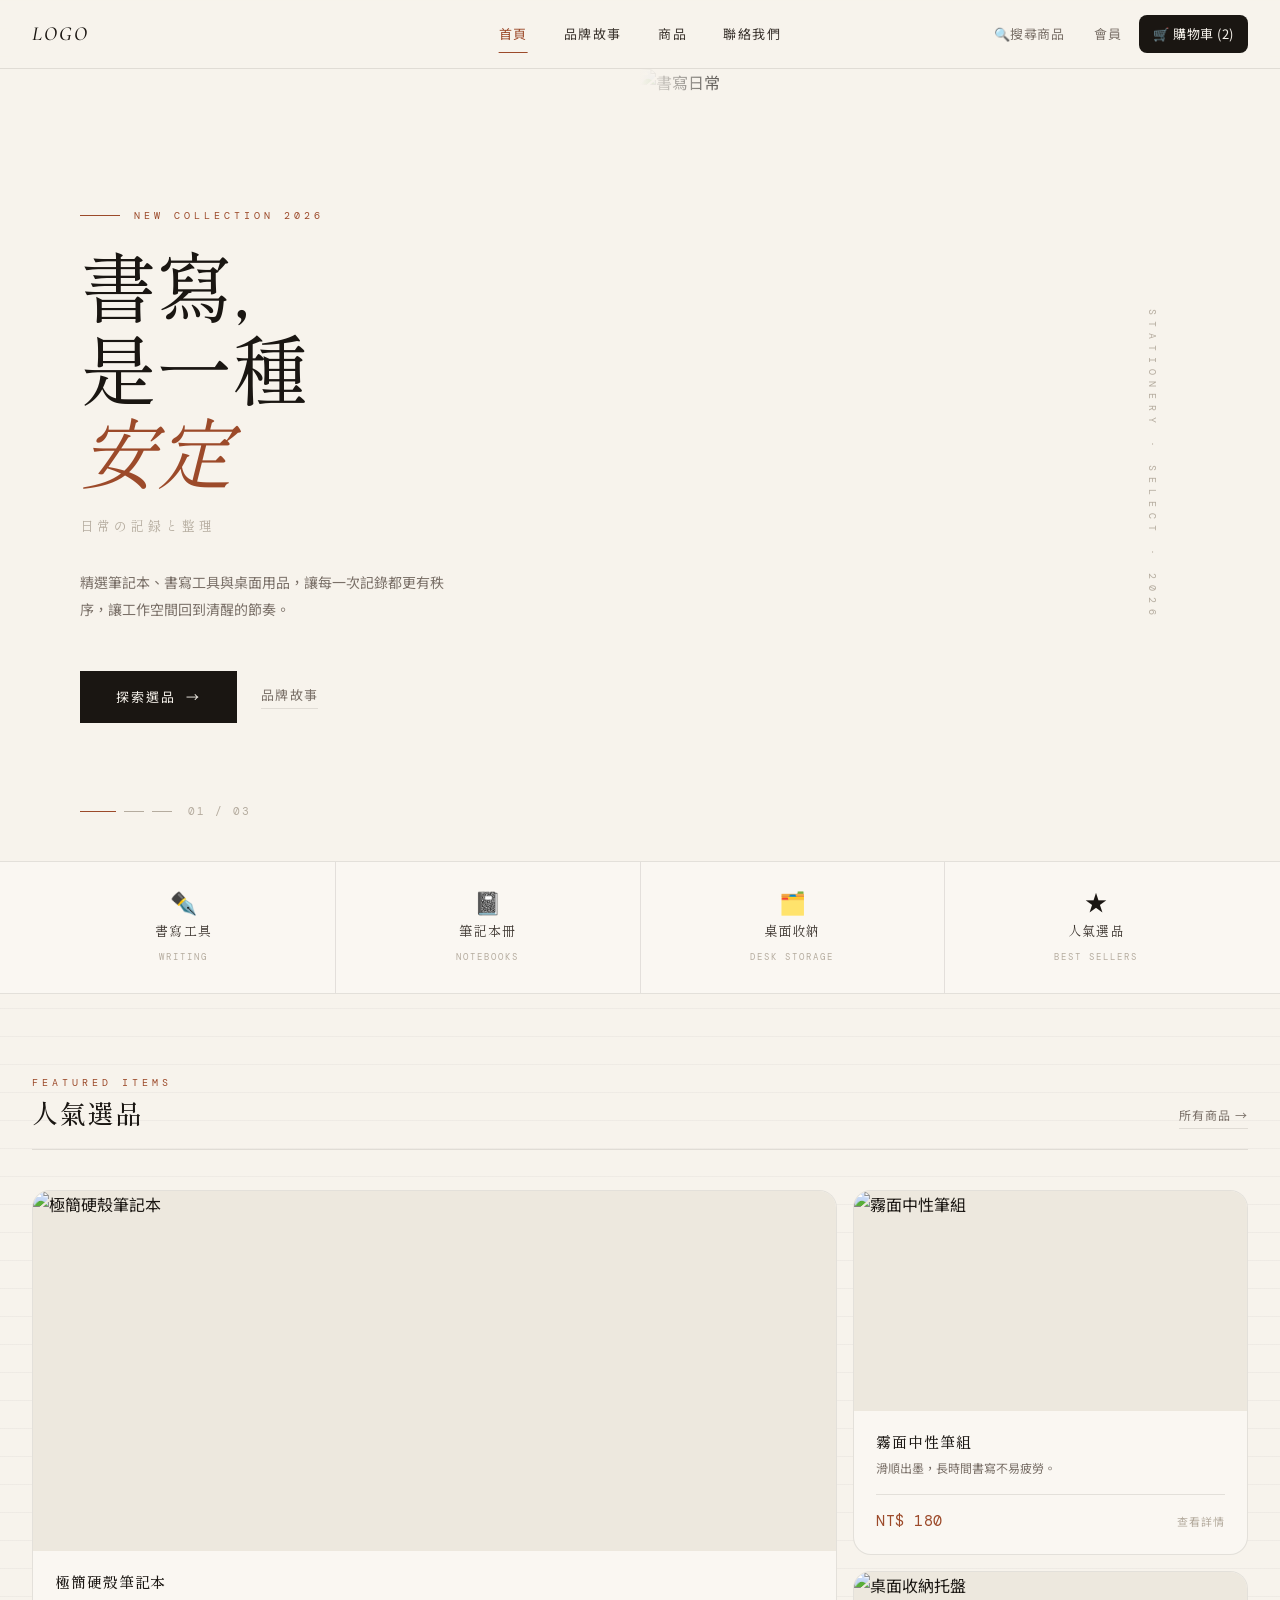
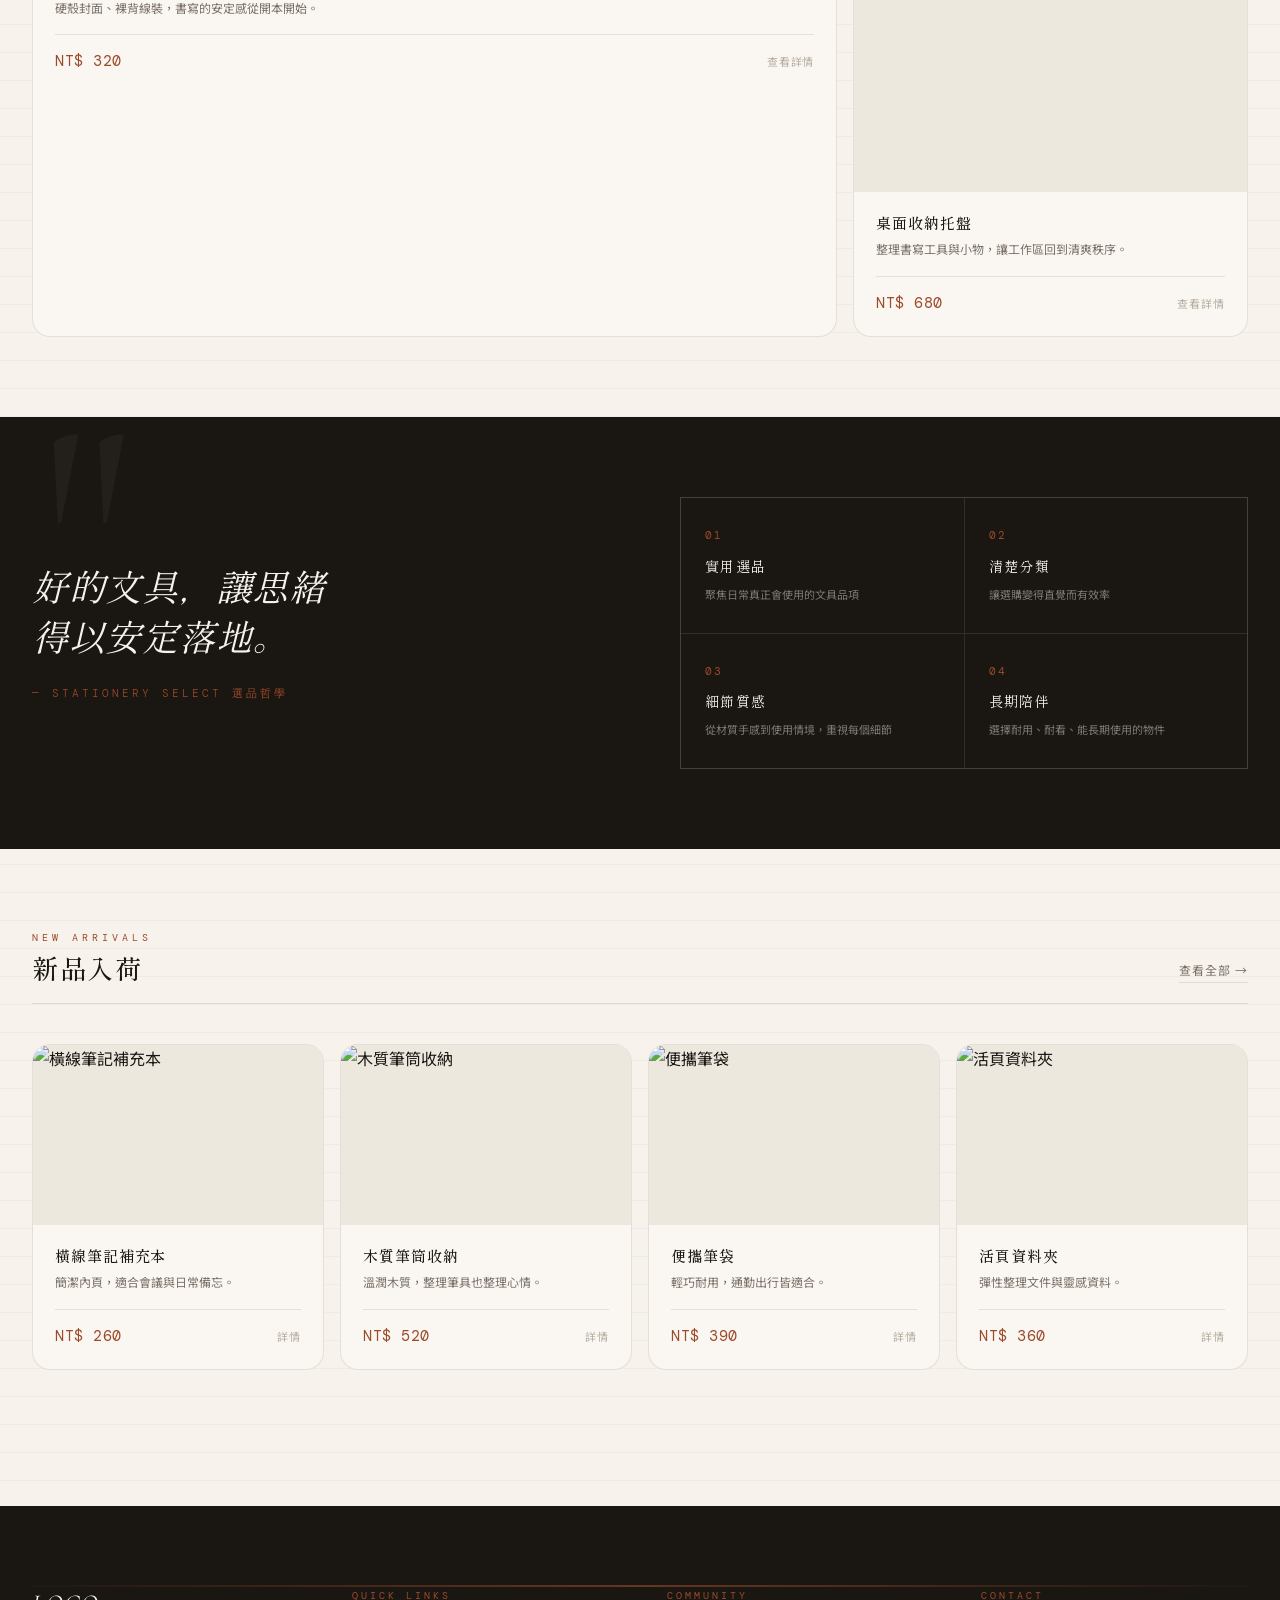
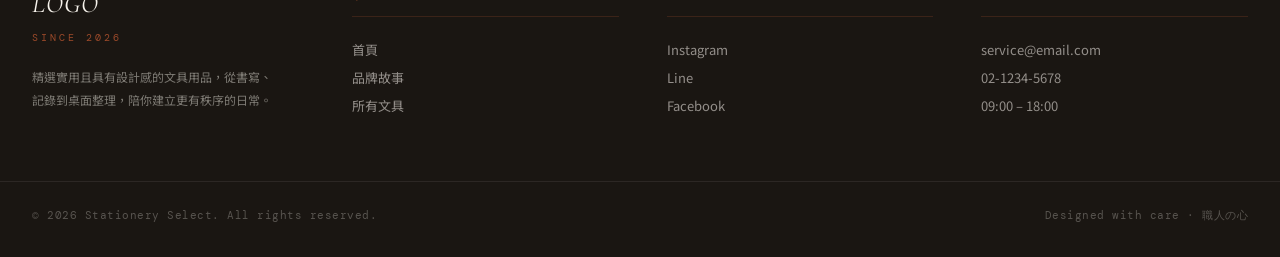
==== commit 56eeed87: "first commit" ====
--- a/index/index.html
+++ b/index/index.html
@@ -24,12 +24,12 @@
                 <a href="index.html" class="active">首頁</a>
                 <a href="../about/about.html">品牌故事</a>
                 <div class="nav-dropdown">
-                    <a href="../product/product.html" class="nav-dropdown-trigger">商品</a>
+                    <a href="../Product/product.html" class="nav-dropdown-trigger">商品</a>
                     <div class="nav-dropdown-menu">
-                        <a href="../product/product.html?category=all">所有文具</a>
-                        <a href="../product/product.html?category=3c">書寫工具</a>
-                        <a href="../product/product.html?category=smart-home">筆記本冊</a>
-                        <a href="../product/product.html?category=lifestyle">桌面收納</a>
+                        <a href="../Product/product.html?category=all">所有文具</a>
+                        <a href="../Product/product.html?category=3c">書寫工具</a>
+                        <a href="../Product/product.html?category=smart-home">筆記本冊</a>
+                        <a href="../Product/product.html?category=lifestyle">桌面收納</a>
                     </div>
                 </div>
                 <a href="#footer">聯絡我們</a>
@@ -51,10 +51,10 @@
                         商品分類 <span class="drawer-arrow">⌄</span>
                     </button>
                     <div class="drawer-submenu" id="drawerSubmenu">
-                        <a href="../product/product.html?category=all" class="drawer-sublink">所有文具</a>
-                        <a href="../product/product.html?category=3c" class="drawer-sublink">書寫工具</a>
-                        <a href="../product/product.html?category=smart-home" class="drawer-sublink">筆記本冊</a>
-                        <a href="../product/product.html?category=lifestyle" class="drawer-sublink">桌面收納</a>
+                        <a href="../Product/product.html?category=all" class="drawer-sublink">所有文具</a>
+                        <a href="../Product/product.html?category=3c" class="drawer-sublink">書寫工具</a>
+                        <a href="../Product/product.html?category=smart-home" class="drawer-sublink">筆記本冊</a>
+                        <a href="../Product/product.html?category=lifestyle" class="drawer-sublink">桌面收納</a>
                     </div>
                 </div>
                 <a href="#footer" class="drawer-link">聯絡我們</a>
@@ -80,7 +80,7 @@
             <span class="hero-title-jp" id="heroJp">日常の記録と整理</span>
             <p class="hero-subtitle" id="heroSubtitle">精選筆記本、書寫工具與桌面用品，讓每一次記錄都更有秩序，讓工作空間回到清醒的節奏。</p>
             <div class="hero-actions">
-                <a href="../product/product.html" class="btn-primary">探索選品</a>
+                <a href="../Product/product.html" class="btn-primary">探索選品</a>
                 <a href="../about/about.html" class="btn-text">品牌故事</a>
             </div>
         </div>
@@ -134,11 +134,11 @@
                 <span class="section-tag-en">Featured Items</span>
                 <span class="section-tag-jp">人氣選品</span>
             </div>
-            <a href="../product/product.html" class="section-link">所有商品 →</a>
+            <a href="../Product/product.html" class="section-link">所有商品 →</a>
         </div>
 
         <div class="featured-grid">
-            <a href="../product-detail/product-detail.html" class="product-card">
+            <a href="../Product-detail/product-detail.html" class="product-card">
                 <div class="card-img-wrapper">
                     <img src="https://images.unsplash.com/photo-1531346878377-a5be20888e57?auto=format&fit=crop&q=80" alt="極簡硬殼筆記本">
                 </div>
@@ -164,7 +164,7 @@
                     </div>
                 </div>
             </a>
-            <a href="../product-detail/product-detail.html" class="product-card">
+            <a href="../Product-detail/product-detail.html" class="product-card">
                 <div class="card-img-wrapper">
                     <img src="https://images.unsplash.com/photo-1518455027359-f3f8164ba6bd?auto=format&fit=crop&q=80" alt="桌面收納托盤">
                 </div>
@@ -221,10 +221,10 @@
                 <span class="section-tag-en">New Arrivals</span>
                 <span class="section-tag-jp">新品入荷</span>
             </div>
-            <a href="../product/product.html" class="section-link">查看全部 →</a>
+            <a href="../Product/product.html" class="section-link">查看全部 →</a>
         </div>
         <div class="featured-grid" style="grid-template-columns: repeat(4,1fr);">
-            <a href="../product-detail/product-detail.html" class="product-card" style="grid-column: auto; grid-row: auto;">
+            <a href="../Product-detail/product-detail.html" class="product-card" style="grid-column: auto; grid-row: auto;">
                 <div class="card-img-wrapper" style="height: 180px;">
                     <img src="https://images.unsplash.com/photo-1499750310107-5fef28a66643?auto=format&fit=crop&q=80" alt="橫線筆記補充本">
                 </div>
@@ -283,8 +283,8 @@
     <footer id="footer" class="footer-main">
         <div class="footer-top-container">
             <div class="footer-logo-box">
-                <div class="footer-brand-name">Stationery<br>Select</div>
-                <div class="footer-brand-en">Since 2020</div>
+                <div class="footer-brand-name">LOGO</div>
+                <div class="footer-brand-en">Since 2026</div>
                 <p class="footer-logo-desc">精選實用且具有設計感的文具用品，從書寫、記錄到桌面整理，陪你建立更有秩序的日常。</p>
             </div>
             <div class="footer-links-grid">
@@ -293,7 +293,7 @@
                     <ul>
                         <li><a href="index.html">首頁</a></li>
                         <li><a href="../about/about.html">品牌故事</a></li>
-                        <li><a href="../product/product.html">所有文具</a></li>
+                        <li><a href="../Product/product.html">所有文具</a></li>
                     </ul>
                 </div>
                 <div class="footer-column">
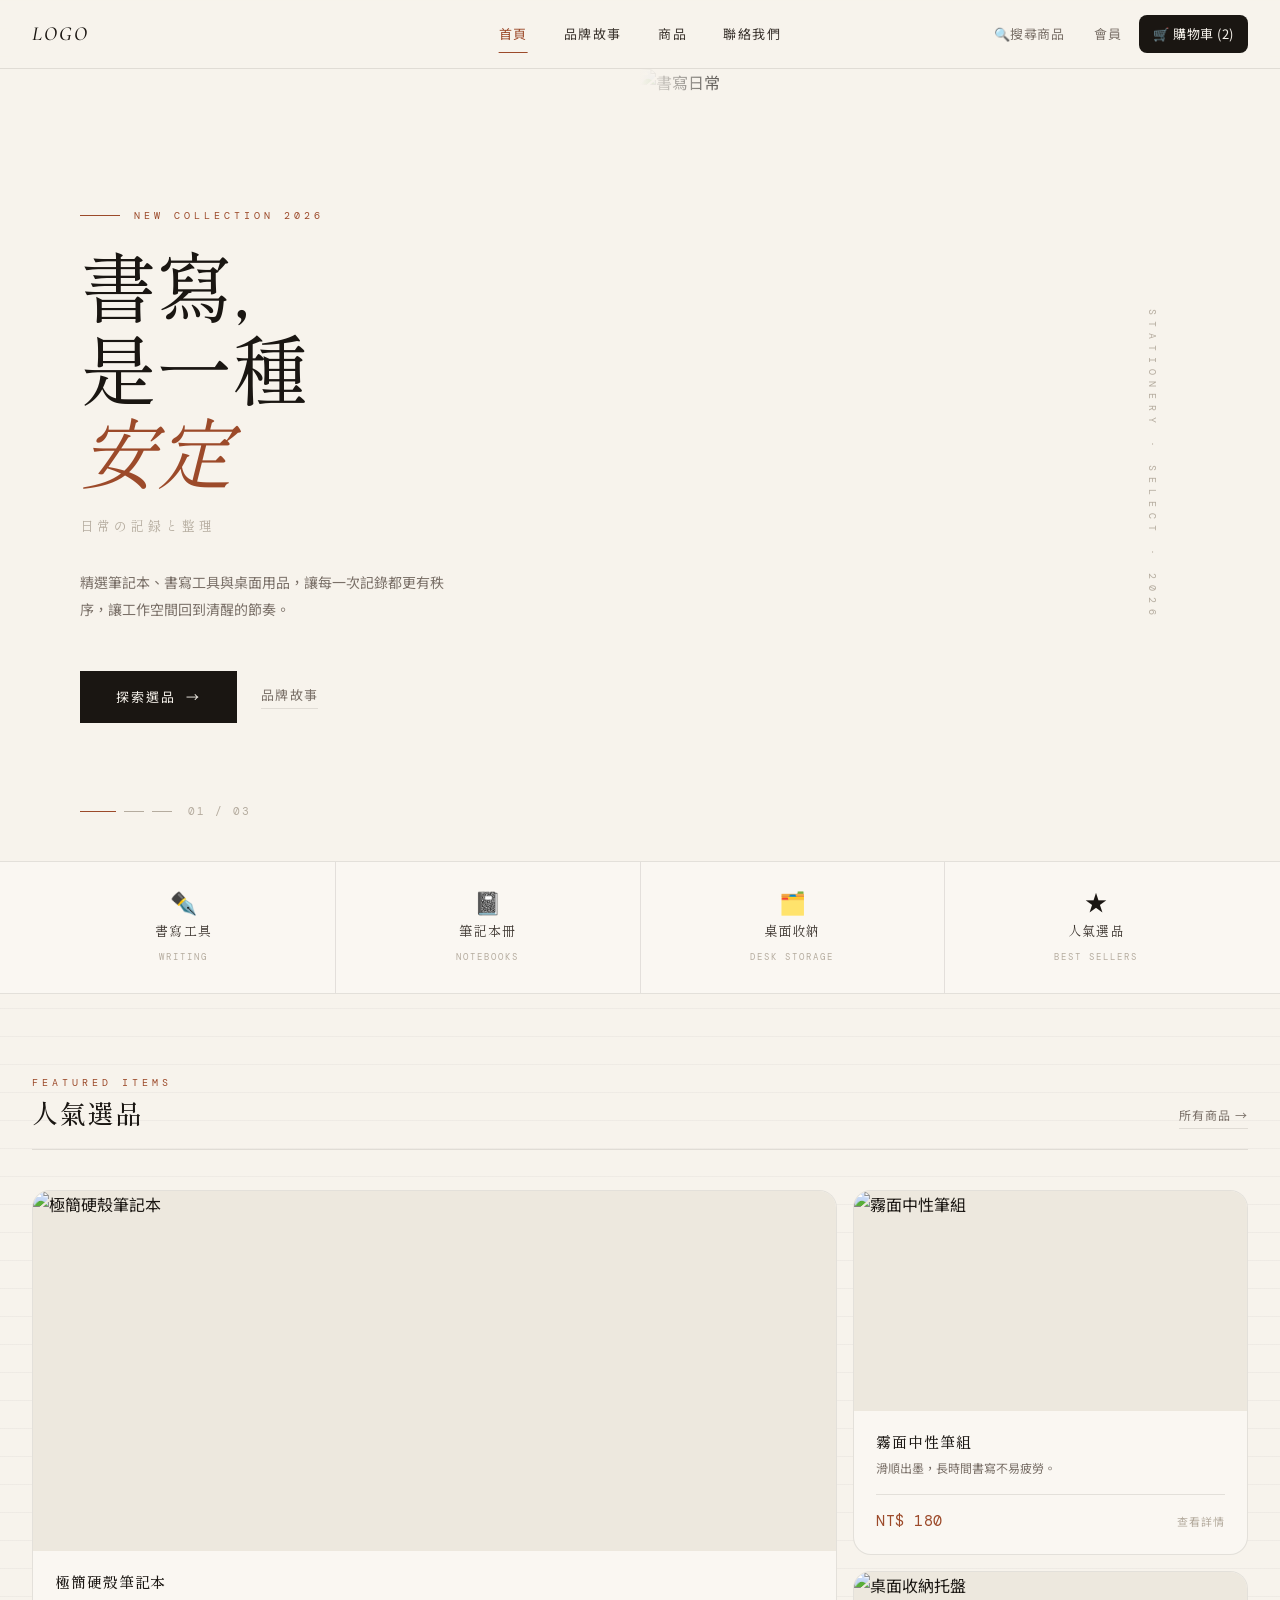
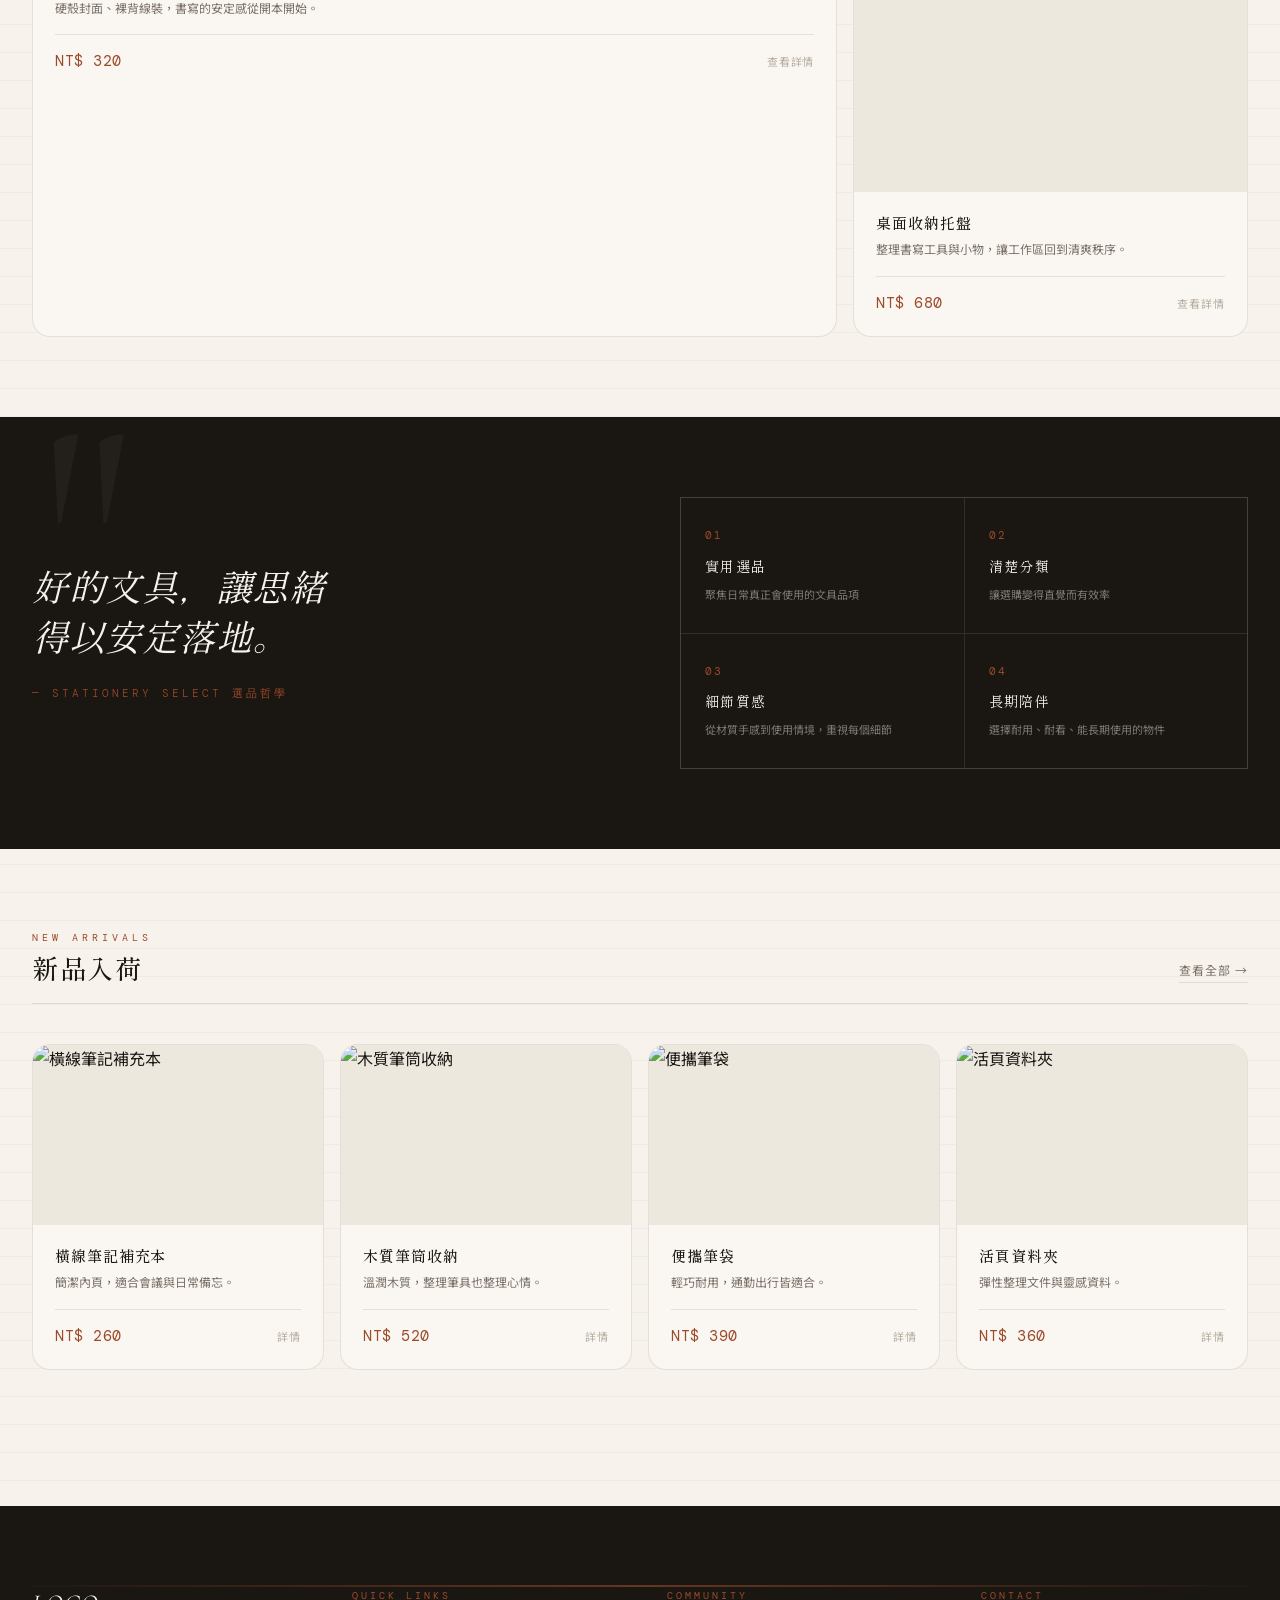
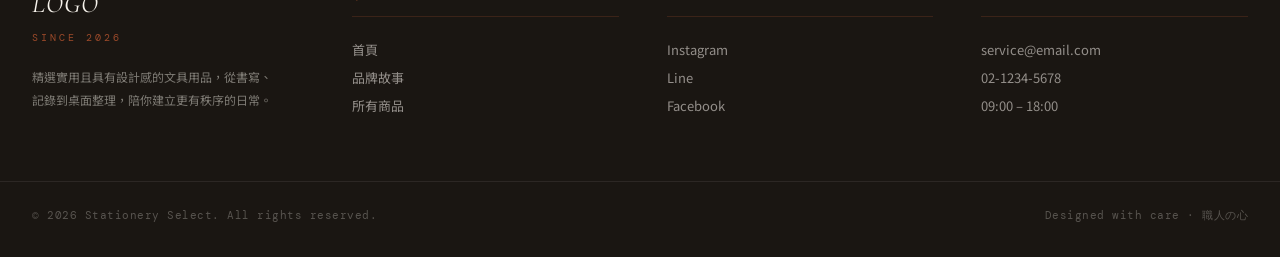
==== commit facb398f: "first commit" ====
--- a/index/index.html
+++ b/index/index.html
@@ -26,7 +26,7 @@
                 <div class="nav-dropdown">
                     <a href="../Product/product.html" class="nav-dropdown-trigger">商品</a>
                     <div class="nav-dropdown-menu">
-                        <a href="../Product/product.html?category=all">所有文具</a>
+                        <a href="../Product/product.html?category=all">所有商品</a>
                         <a href="../Product/product.html?category=3c">書寫工具</a>
                         <a href="../Product/product.html?category=smart-home">筆記本冊</a>
                         <a href="../Product/product.html?category=lifestyle">桌面收納</a>
@@ -51,7 +51,7 @@
                         商品分類 <span class="drawer-arrow">⌄</span>
                     </button>
                     <div class="drawer-submenu" id="drawerSubmenu">
-                        <a href="../Product/product.html?category=all" class="drawer-sublink">所有文具</a>
+                        <a href="../Product/product.html?category=all" class="drawer-sublink">所有商品</a>
                         <a href="../Product/product.html?category=3c" class="drawer-sublink">書寫工具</a>
                         <a href="../Product/product.html?category=smart-home" class="drawer-sublink">筆記本冊</a>
                         <a href="../Product/product.html?category=lifestyle" class="drawer-sublink">桌面收納</a>
@@ -138,7 +138,7 @@
         </div>
 
         <div class="featured-grid">
-            <a href="../Product-detail/product-detail.html" class="product-card">
+            <a href="../product-detail/product-detail.html" class="product-card">
                 <div class="card-img-wrapper">
                     <img src="https://images.unsplash.com/photo-1531346878377-a5be20888e57?auto=format&fit=crop&q=80" alt="極簡硬殼筆記本">
                 </div>
@@ -224,7 +224,7 @@
             <a href="../Product/product.html" class="section-link">查看全部 →</a>
         </div>
         <div class="featured-grid" style="grid-template-columns: repeat(4,1fr);">
-            <a href="../Product-detail/product-detail.html" class="product-card" style="grid-column: auto; grid-row: auto;">
+            <a href="../product-detail/product-detail.html" class="product-card" style="grid-column: auto; grid-row: auto;">
                 <div class="card-img-wrapper" style="height: 180px;">
                     <img src="https://images.unsplash.com/photo-1499750310107-5fef28a66643?auto=format&fit=crop&q=80" alt="橫線筆記補充本">
                 </div>
@@ -293,7 +293,7 @@
                     <ul>
                         <li><a href="index.html">首頁</a></li>
                         <li><a href="../about/about.html">品牌故事</a></li>
-                        <li><a href="../Product/product.html">所有文具</a></li>
+                        <li><a href="../Product/product.html">所有商品</a></li>
                     </ul>
                 </div>
                 <div class="footer-column">
--- a/css/base.css
+++ b/css/base.css
@@ -500,3 +500,40 @@
     .footer-links-grid { grid-template-columns: 1fr; gap: 24px; }
     .footer-bottom { padding: 16px 14px 0; }
 }
+
+/* =========================================================
+   FIX — Mobile Drawer / Browser Zoom 150% Scroll
+========================================================= */
+
+.mobile-drawer {
+  max-height: calc(100vh - 68px);
+  overflow-y: auto;
+  overscroll-behavior: contain;
+  -webkit-overflow-scrolling: touch;
+}
+
+.mobile-drawer-inner {
+  min-height: auto;
+  padding-bottom: 48px;
+}
+
+/* 平板 / 手機 header 高度不同時修正 */
+@media (max-width: 768px) {
+  .mobile-drawer {
+    max-height: calc(100vh - 56px);
+  }
+
+  .mobile-drawer-inner {
+    padding-bottom: 64px;
+  }
+}
+
+/* 避免放大時選單項目太高導致下方被吃掉 */
+.drawer-link,
+.drawer-dropdown-toggle {
+  flex-shrink: 0;
+}
+
+.drawer-submenu {
+  flex-shrink: 0;
+}
